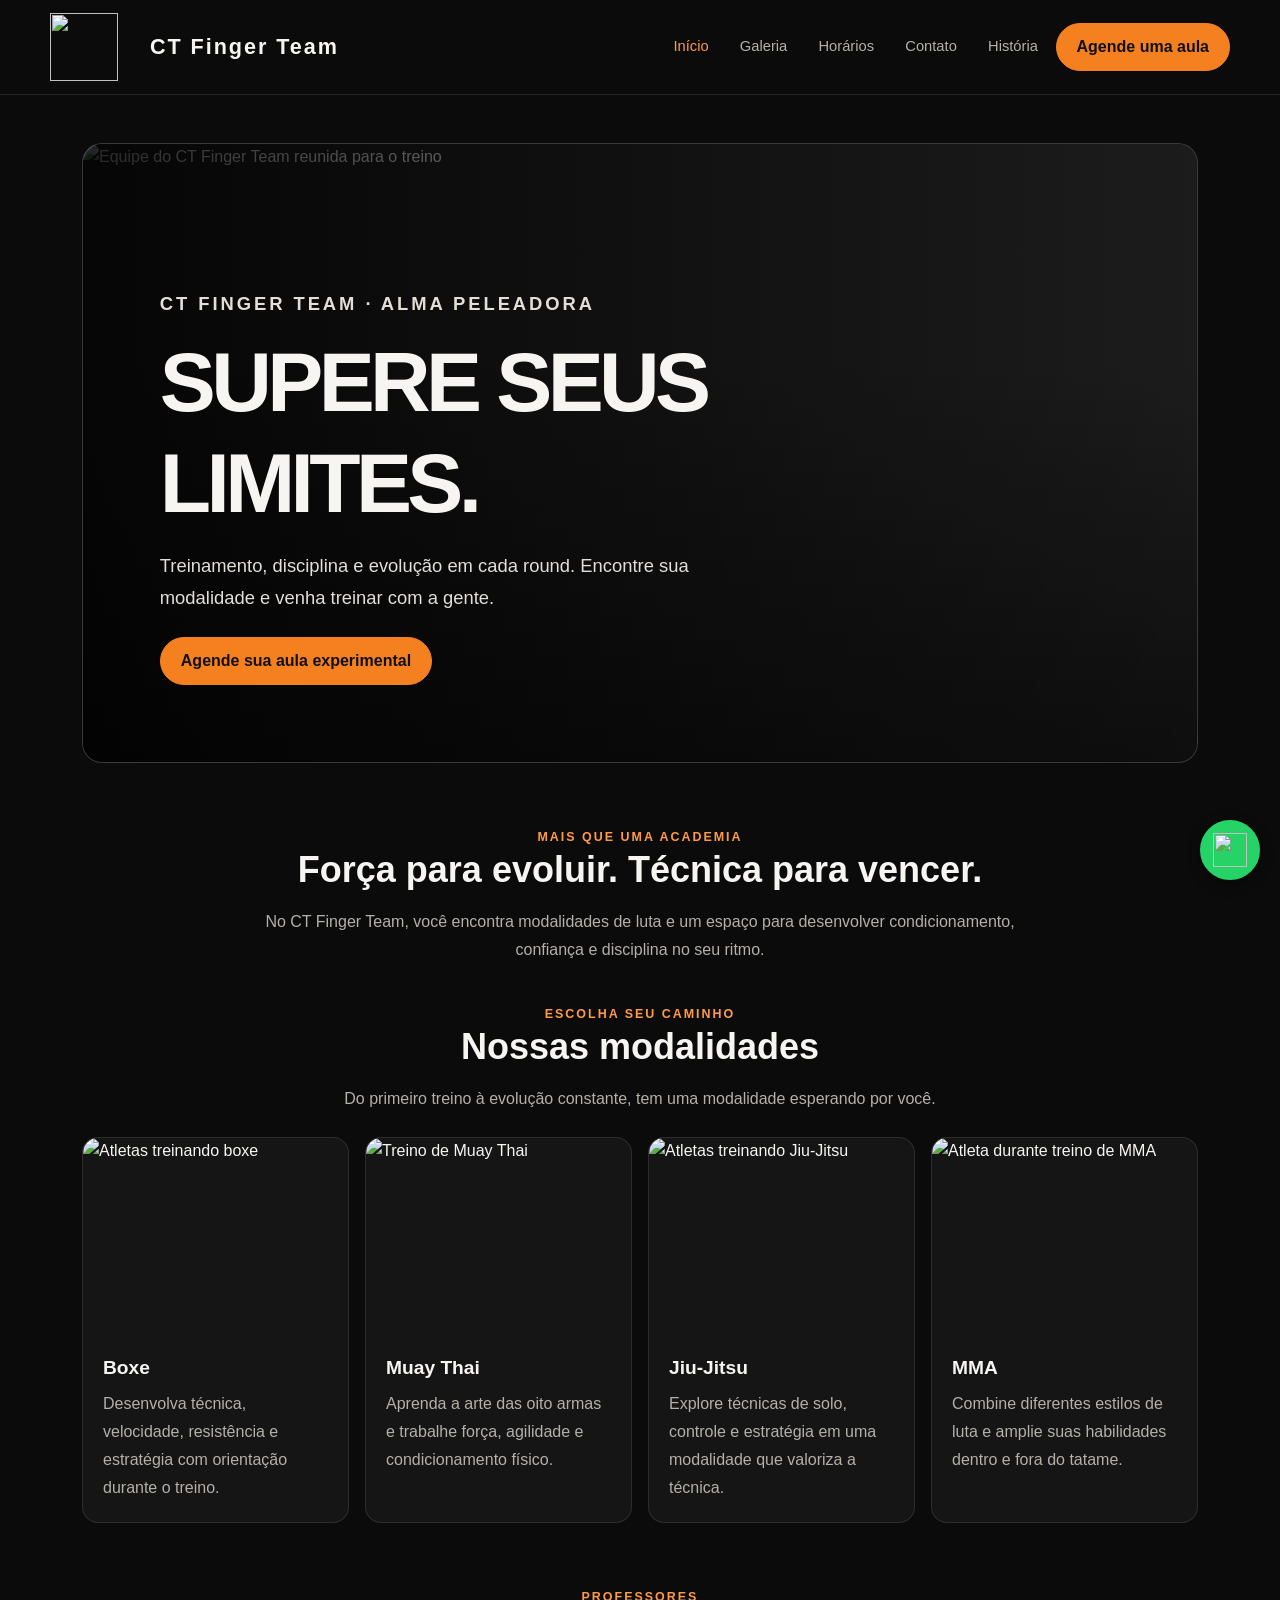
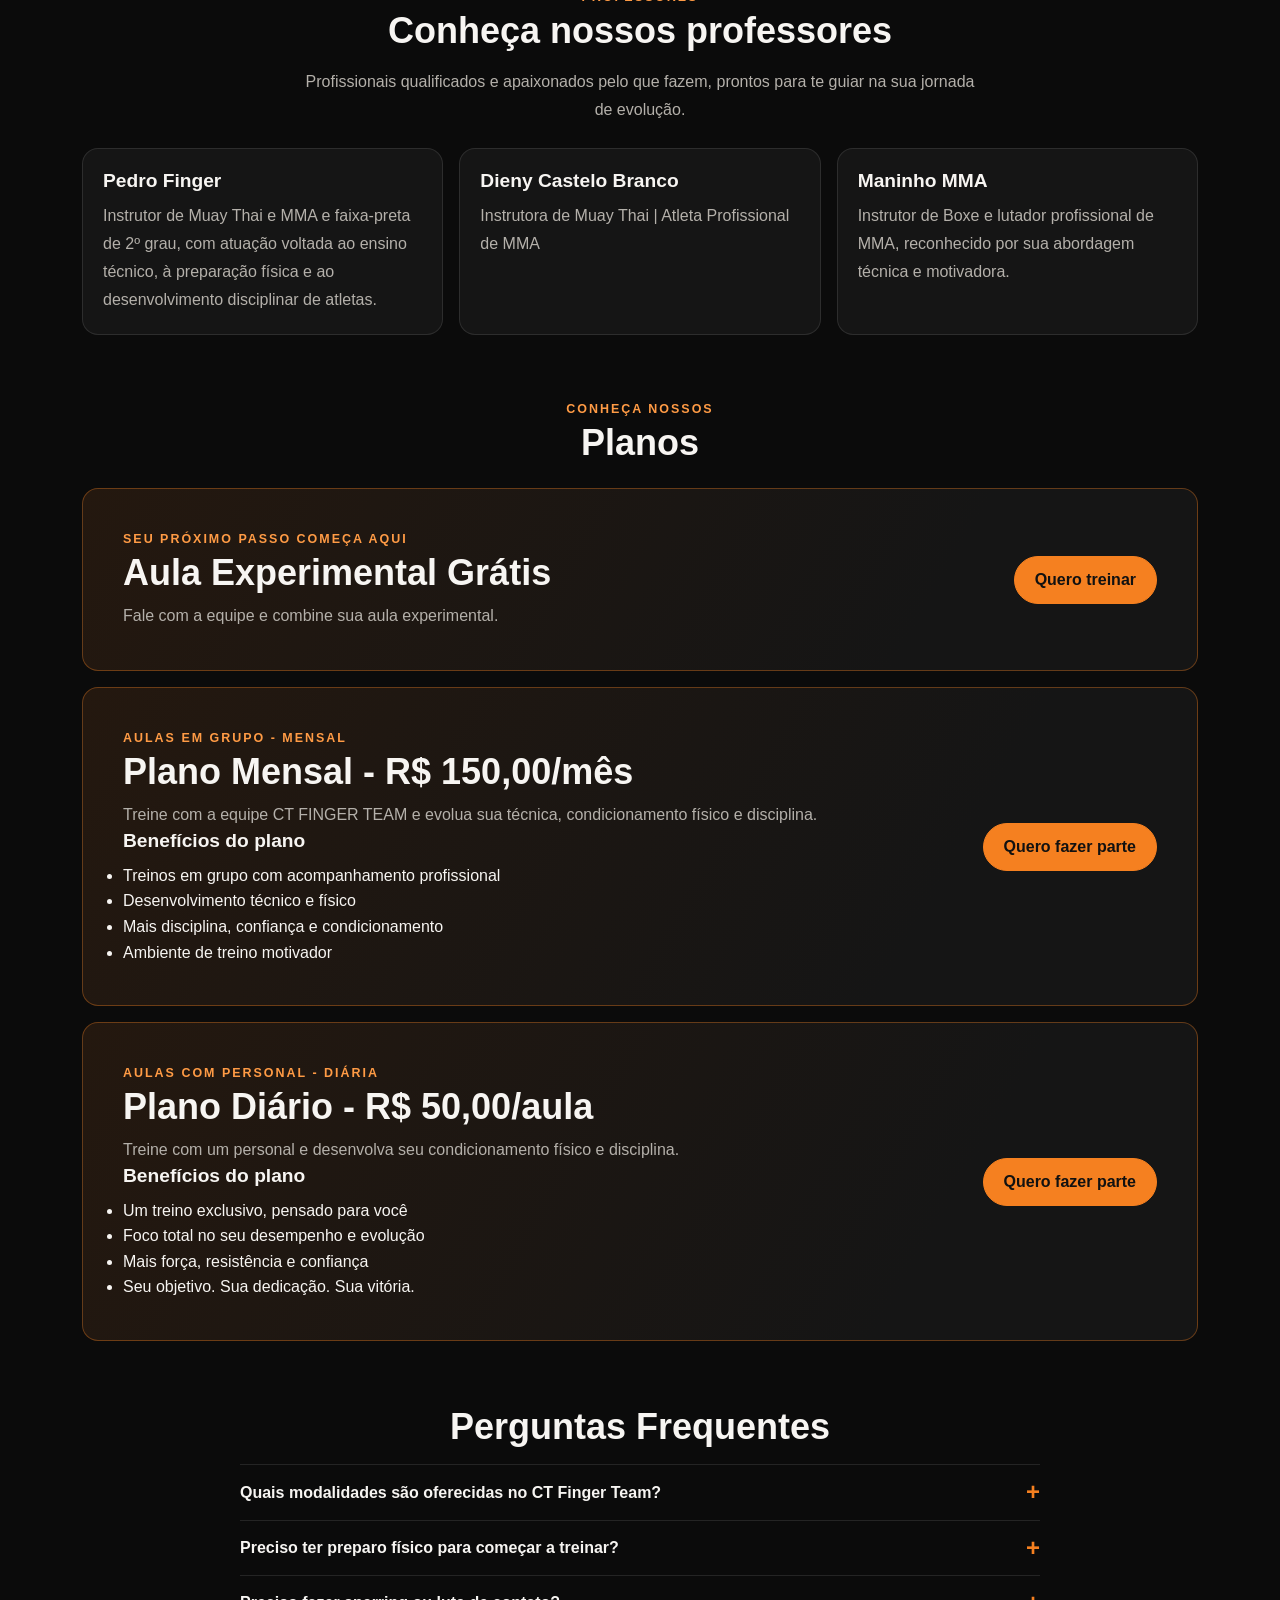
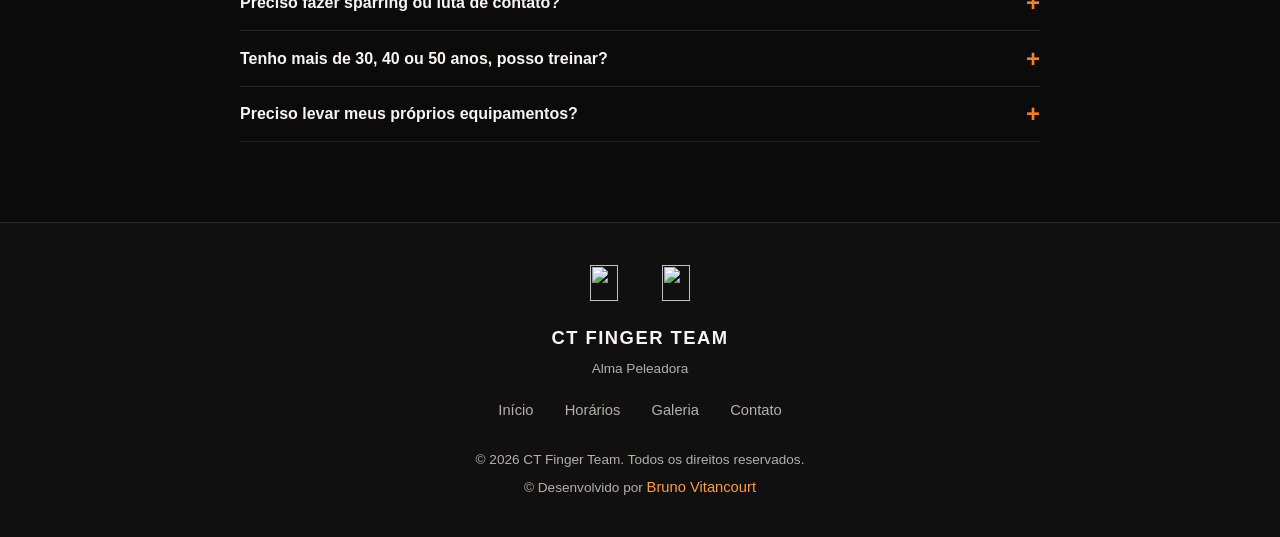
==== index.html @ 6da44959 "Add files via upload" ====
<!DOCTYPE html>
<html lang="pt-BR">
<head>
    <meta charset="UTF-8">
    <meta name="viewport" content="width=device-width, initial-scale=1.0">
    <meta name="description" content="Treine no CT Finger Team. Conheça nossas modalidades, horários e agende sua aula experimental.">
    <title>CT Finger Team | Alma Peleadora</title>
    <link rel="stylesheet" href="style.css">
    <link rel="icon" href="images/brasão_ct_finger-removebg-preview.png" type="image/png">
    <script src="script.js" defer></script>
</head>
<body>
    <header>
        <a class="header-logo" href="index.html" aria-label="CT Finger Team - Início">
            <img src="images/brasão_ct_finger-removebg-preview.png" alt="">
        </a>
        <h1>CT Finger Team</h1>
        <button class="menu-toggle" type="button" aria-expanded="false" aria-controls="menu-principal">
            <span></span>
            <span></span>
            <span></span>
            <span class="sr-only">Abrir menu</span>
        </button>
        <nav id="menu-principal" aria-label="Navegação principal">
            <ul>
                <li><a href="index.html" aria-current="page">Início</a></li>
                <li><a href="galeria.html">Galeria</a></li>
                <li><a href="horários.html">Horários</a></li>
                <li><a href="contatos.html">Contato</a></li>
                <li><a href="historia.html">História</a></li>
                <li><a class="button button--primary" href="horários.html#agendamento-experimental">Agende uma aula</a></li>
            </ul>
        </nav>
    </header>

    <main>
        <section class="hero" id="inicio" aria-labelledby="hero-title">
            <img src="images/fundo ct 2.jpg" alt="Equipe do CT Finger Team reunida para o treino">
            <div class="hero__content">
                <p class="eyebrow">CT Finger Team · Alma Peleadora</p>
                <h2 id="hero-title">Supere seus limites.</h2>
                <p>Treinamento, disciplina e evolução em cada round. Encontre sua modalidade e venha treinar com a gente.</p>
                <a class="button button--primary" href="horários.html#agendamento-experimental">Agende sua aula experimental</a>
            </div>
        </section>

        <section class="intro">
            <p class="eyebrow">Mais que uma academia</p>
            <h2>Força para evoluir. Técnica para vencer.</h2>
            <p>No CT Finger Team, você encontra modalidades de luta e um espaço para desenvolver condicionamento, confiança e disciplina no seu ritmo.</p>
        </section>

        <section aria-labelledby="modalidades-title">
            <div class="section-heading">
                <p class="eyebrow">Escolha seu caminho</p>
                <h2 id="modalidades-title">Nossas modalidades</h2>
                <p>Do primeiro treino à evolução constante, tem uma modalidade esperando por você.</p>
            </div>
            <div class="cards">
                <article class="card" id="boxe">
                    <img src="images/baixados (54).jpg" alt="Atletas treinando boxe">
                    <div class="card__content">
                        <h3>Boxe</h3>
                        <p>Desenvolva técnica, velocidade, resistência e estratégia com orientação durante o treino.</p>
                    </div>
                </article>
                <article class="card" id="muay-thai">
                    <img src="images/mtwai.jpg" alt="Treino de Muay Thai">
                    <div class="card__content">
                        <h3>Muay Thai</h3>
                        <p>Aprenda a arte das oito armas e trabalhe força, agilidade e condicionamento físico.</p>
                    </div>
                </article>
                <article class="card" id="jiu-jitsu">
                    <img src="images/jiujitsu.jpg" alt="Atletas treinando Jiu-Jitsu">
                    <div class="card__content">
                        <h3>Jiu-Jitsu</h3>
                        <p>Explore técnicas de solo, controle e estratégia em uma modalidade que valoriza a técnica.</p>
                    </div>
                </article>
                <article class="card" id="mma">
                    <img src="images/mma.jpg" alt="Atleta durante treino de MMA">
                    <div class="card__content">
                        <h3>MMA</h3>
                        <p>Combine diferentes estilos de luta e amplie suas habilidades dentro e fora do tatame.</p>
                    </div>
                </article>
            </div>
        </section>

           <section class="teachers-section" aria-labelledby="professores-title">
            <div class="section-heading">
                <p class="eyebrow">Professores</p>
                <h2 id="professores-title">Conheça nossos professores</h2>
                <p>Profissionais qualificados e apaixonados pelo que fazem, prontos para te guiar na sua jornada de evolução.</p>
            </div>
            <div class="cards">
                <article class="card" id="professor1">
                    <div class="card__content">
                        <h3>Pedro Finger</h3>
                        <p>Instrutor de Muay Thai e MMA e faixa-preta de 2º grau, com atuação voltada ao ensino técnico, à preparação física e ao desenvolvimento disciplinar de atletas.</p>
                    </div>
                </article>
                
                <article class="card" id="professor2">
                    <div class="card__content">
                        <h3>Dieny Castelo Branco</h3>
                        <p>Instrutora de Muay Thai | Atleta Profissional de MMA</p>
                    </div>
                </article>
                <article class="card" id="professor3">
                    <div class="card__content">
                        <h3>Maninho MMA</h3>
                        <p>Instrutor de Boxe e lutador profissional de MMA, reconhecido por sua abordagem técnica e motivadora.</p>
                    </div>
                </article>
            </div>
        </section>

 <section aria-labelledby="planos-title">
            <div class="section-heading">
                <p class="eyebrow">Conheça nossos</p>
                <h2 id="planos-title">Planos</h2>
            </div>
        <div class="plans-grid">
            <article class="cta-panel">
                <div>
                    <p class="eyebrow">Seu próximo passo começa aqui</p>
                    <h2>Aula Experimental Grátis</h2>
                    <p>Fale com a equipe e combine sua aula experimental.</p>
                </div>
                <a class="button button--primary" href="horários.html#agendamento-experimental">Quero treinar</a>
            </article>

            <article class="cta-panel">
                <div>
                    <p class="eyebrow">AULAS EM GRUPO - MENSAL</p>
                    <h2>Plano Mensal - R$ 150,00/mês</h2>
                    <p>
                        Treine com a equipe CT FINGER TEAM e evolua sua técnica,
                        condicionamento físico e disciplina.
                    </p>
                    <h3>Benefícios do plano</h3>
                    <ul>
                        <li>Treinos em grupo com acompanhamento profissional</li>
                        <li>Desenvolvimento técnico e físico</li>
                        <li>Mais disciplina, confiança e condicionamento</li>
                        <li>Ambiente de treino motivador</li>
                    </ul>
                </div>
                <a class="button button--primary" href="horários.html">Quero fazer parte</a>
            </article>

            <article class="cta-panel">
                <div>
                    <p class="eyebrow">AULAS COM PERSONAL - DIÁRIA</p>
                    <h2>Plano Diário - R$ 50,00/aula</h2>
                    <p>
                        Treine com um personal e desenvolva seu condicionamento físico e disciplina.
                    </p>
                    <h3>Benefícios do plano</h3>
                    <ul>
                        <li>Um treino exclusivo, pensado para você</li>
                        <li>Foco total no seu desempenho e evolução</li>
                        <li>Mais força, resistência e confiança</li>
                        <li>Seu objetivo. Sua dedicação. Sua vitória.</li>
                    </ul>
                </div>
                <a class="button button--primary" href="horários.html">Quero fazer parte</a>
            </article>
        </div>
</section>

<section class="faqs-section" aria-labelledby="faqs-title">
    <h2 id="faqs-title">Perguntas Frequentes</h2>
    <div class="faqs-list">
        <details>
            <summary>Quais modalidades são oferecidas no CT Finger Team?</summary>
            <p>Oferecemos Boxe, Muay Thai, Jiu-Jitsu e MMA, com treinos adaptados para todos os níveis de experiência.</p>
        </details>

        <details>
            <summary>Preciso ter preparo físico para começar a treinar?</summary>
            <p>Não é necessário ter preparo físico prévio. Nossos treinos são adaptados para todos os níveis de experiência, e nossos profissionais irão orientar você desde o início.</p>
        </details>

        <details>
            <summary>Preciso fazer sparring ou luta de contato?</summary>
            <p>Não, sparring é apenas uma parte do treino, e na maioria das instituições ele é totalmente opcional para iniciantes.</p>
        </details>

        <details>
            <summary>Tenho mais de 30, 40 ou 50 anos, posso treinar?</summary>
            <p>A idade não é barreira para começar a treinar lutas. O ritmo, a intensidade e os objetivos são adaptados conforme a fase da vida e o condicionamento de cada pessoa.</p>
        </details>

        <details>
            <summary>Preciso levar meus próprios equipamentos?</summary>
            <p>Não é necessário levar equipamentos, a academia fornece os equipamentos nas aulas iniciais.</p>
        </details>
    </div>
</section>

    </main>

    <footer>
        <div class="redes-sociais">
            <a href="https://wa.me/5554993515225" target="_blank" rel="noopener noreferrer" aria-label="Fale com o CT Finger Team pelo WhatsApp">
                <img src="images/whatsapp.png" alt="" class="icone-social">
            </a>
            <a href="https://www.instagram.com/ct_finger?utm_source=ig_web_button_share_sheet&vrfl=ZDNlZDc0MzIxNw==" target="_blank" rel="noopener noreferrer" aria-label="Acesse o Instagram do CT Finger Team">
                <img src="images/instagram.png" alt="" class="icone-social">
            </a>
        </div>
        <h2>CT FINGER TEAM</h2>
        <p>Alma Peleadora</p>
        <nav aria-label="Navegação do rodapé">
            <a href="index.html">Início</a>
            <a href="horários.html">Horários</a>
            <a href="galeria.html">Galeria</a>
            <a href="contatos.html">Contato</a>
        </nav>
        <p>&copy; 2026 CT Finger Team. Todos os direitos reservados.</p>
        <p>&copy; Desenvolvido por <a href="https://www.linkedin.com/in/bruno-vitancourt-160b5932a/" target="_blank" rel="noopener noreferrer">Bruno Vitancourt</a></p>
    </footer>
    <a class="whatsapp-float" href="https://wa.me/5554993515225" target="_blank" rel="noopener noreferrer" aria-label="Fale com o CT Finger Team pelo WhatsApp">
        <img src="images/whatsapp.png" alt="">
    </a>
</body>
</html>
---- style.css ----
* {
    box-sizing: border-box;
    margin: 0;
    padding: 0;
}

:root {
    color-scheme: dark;
    --orange: #f58020;
    --orange-light: #ff9b45;
    --white: #f7f5f2;
    --muted: #b4b0aa;
    --page-bg: #0b0b0b;
    --surface: #151515;
    --surface-light: #1d1d1d;
    --border: rgb(255 255 255 / 10%);
    --content-width: 1180px;
}

html {
    scroll-behavior: smooth;
    scroll-padding-top: 2rem;
}

body {
    min-width: 320px;
    min-height: 100vh;
    background: var(--page-bg);
    color: var(--white);
    font-family: Inter, "Segoe UI", Arial, sans-serif;
    line-height: 1.6;
}

a {
    color: inherit;
}

header {
    display: flex;
    flex-wrap: wrap;
    align-items: center;
    justify-content: space-between;
    gap: 1rem 2rem;
    padding: 0.8rem max(1.25rem, calc((100vw - var(--content-width)) / 2));
    border-bottom: 1px solid var(--border);
    background: rgb(11 11 11 / 94%);
}

header > .header-logo {
    display: flex;
    flex: 0 0 68px;
}

header > .header-logo img {
    width: 68px;
    height: 68px;
    object-fit: contain;
}

header > img[alt="fundo"],
header > img[alt="Imagem de fundo"] {
    display: none;
}

header h1 {
    flex: 1;
    color: var(--white);
    font-size: clamp(1rem, 2vw, 1.35rem);
    letter-spacing: 0.09em;
    text-align: left;
}

.menu-toggle,
.sr-only {
    position: absolute;
}

.menu-toggle {
    display: none;
}

.sr-only {
    width: 1px;
    height: 1px;
    overflow: hidden;
    clip: rect(0, 0, 0, 0);
    white-space: nowrap;
}

nav {
    display: flex;
    align-items: center;
    justify-content: flex-end;
    gap: 0.25rem;
}

nav ul {
    display: flex;
    flex-wrap: wrap;
    align-items: center;
    justify-content: center;
    gap: 0.25rem;
    list-style: none;
}

nav a,
footer a {
    display: inline-flex;
    align-items: center;
    justify-content: center;
    padding: 0.6rem 0.85rem;
    border-radius: 999px;
    color: var(--muted);
    font-size: 0.92rem;
    text-decoration: none;
    transition: color 0.2s ease, background-color 0.2s ease;
}

nav a:hover,
nav a:focus-visible,
footer a:hover,
footer a:focus-visible {
    background: var(--surface-light);
    color: var(--white);
}

nav a[aria-current="page"] {
    color: var(--orange-light);
}

main {
    width: min(100%, var(--content-width));
    margin: 0 auto;
    padding: clamp(1.25rem, 4vw, 3rem) clamp(1rem, 3vw, 2rem);
}

section {
    margin: 0 auto clamp(2rem, 5vw, 4rem);
}

.scroll-reveal {
    opacity: 0;
    transform: translateY(24px);
    transition: opacity 0.6s ease, transform 0.6s ease;
}

.scroll-reveal.is-visible {
    opacity: 1;
    transform: translateY(0);
}

h1,
h2,
h3,
h4 {
    line-height: 1.2;
}

h2 {
    margin-bottom: 1rem;
    color: var(--white);
    font-size: clamp(1.5rem, 3vw, 2.25rem);
}

h3 {
    margin-bottom: 0.65rem;
    color: var(--white);
    font-size: 1.2rem;
}

p {
    margin-bottom: 0.8rem;
    color: var(--muted);
    font-size: 1rem;
    line-height: 1.75;
}

.eyebrow {
    margin-bottom: 0.75rem;
    color: var(--orange-light);
    font-size: 0.78rem;
    font-weight: 800;
    letter-spacing: 0.16em;
    text-transform: uppercase;
}

.button,
button {
    display: inline-flex;
    min-height: 48px;
    align-items: center;
    justify-content: center;
    gap: 0.5rem;
    padding: 0.75rem 1.25rem;
    border: 1px solid var(--orange);
    border-radius: 999px;
    background: transparent;
    color: var(--white);
    font: inherit;
    font-weight: 700;
    line-height: 1.2;
    text-align: center;
    text-decoration: none;
    cursor: pointer;
    transition: transform 0.2s ease, background-color 0.2s ease, color 0.2s ease;
}

.button:hover,
button:hover {
    transform: translateY(-2px);
    background: var(--orange);
    color: #111;
}

.button:active,
button:active {
    transform: translateY(0);
}

.button:focus-visible,
button:focus-visible {
    outline: 3px solid var(--white);
    outline-offset: 3px;
}

.button--primary {
    border-color: var(--orange);
    background: var(--orange);
    color: #111;
}

.button--primary:hover {
    border-color: var(--orange-light);
    background: var(--orange-light);
}

.hero {
    position: relative;
    display: flex;
    min-height: clamp(420px, 55vw, 620px);
    align-items: flex-end;
    overflow: hidden;
    padding: clamp(1.5rem, 6vw, 5rem);
    border: 1px solid var(--border);
    border-radius: 1.25rem;
    background: #222;
}

.hero::before {
    position: absolute;
    inset: 0;
    z-index: 1;
    background: linear-gradient(90deg, rgb(0 0 0 / 84%), rgb(0 0 0 / 18%)),
        linear-gradient(0deg, rgb(0 0 0 / 50%), transparent 65%);
    content: "";
}

.hero > img {
    position: absolute;
    inset: 0;
    z-index: 0;
    width: 100%;
    height: 100%;
    object-fit: cover;
    object-position: center 10%;
}

.hero__content {
    position: relative;
    z-index: 2;
    width: min(100%, 650px);
}

.hero h2 {
    margin-bottom: 1rem;
    font-size: clamp(2.5rem, 7vw, 5.25rem);
    font-weight: 900;
    letter-spacing: -0.055em;
    text-align: left;
    text-transform: uppercase;
}

.hero p {
    max-width: 580px;
    color: #e2ded9;
    font-size: clamp(1rem, 2vw, 1.15rem);
}

.hero .button {
    margin-top: 0.6rem;
}

.intro {
    max-width: 780px;
    margin: 0 auto 2.5rem;
    text-align: center;
}

.intro p {
    margin: 0 auto;
}

.history-hero {
    position: relative;
    display: flex;
    min-height: clamp(360px, 42vw, 500px);
    align-items: flex-end;
    overflow: hidden;
    padding: clamp(1.5rem, 6vw, 4.5rem);
    border: 1px solid var(--border);
    border-radius: 1.25rem;
    background: var(--surface);
}

.history-hero::before {
    position: absolute;
    inset: 0;
    z-index: 1;
    background: linear-gradient(90deg, rgb(0 0 0 / 86%), rgb(0 0 0 / 22%)),
        linear-gradient(0deg, rgb(0 0 0 / 58%), transparent 70%);
    content: "";
}

.history-hero > img {
    position: absolute;
    inset: 0;
    z-index: 0;
    width: 100%;
    height: 100%;
    object-fit: cover;
    object-position: center;
}

.history-hero__content {
    position: relative;
    z-index: 2;
    max-width: 650px;
}

.history-hero h2 {
    margin-bottom: 1rem;
    font-size: clamp(2.2rem, 6vw, 4.8rem);
    letter-spacing: -0.05em;
    text-transform: uppercase;
}

.history-hero p:last-child {
    max-width: 560px;
    color: #e2ded9;
    font-size: 1.1rem;
}

.history-intro {
    margin-bottom: 2rem;
}

.history-grid {
    display: grid;
    grid-template-columns: 1fr;
    gap: 1rem;
}

.history-card {
    overflow: hidden;
    border: 1px solid var(--border);
    border-radius: 1rem;
    background: var(--surface);
}

.history-card--featured {
    display: grid;
    grid-template-columns: 0.9fr 1.1fr;
}

.history-card > img {
    width: 100%;
    height: 100%;
    min-height: 270px;
    object-fit: cover;
}

.history-card__content {
    padding: clamp(1.25rem, 3vw, 2rem);
}

.history-card h2 {
    font-size: clamp(1.35rem, 3vw, 2rem);
}

.history-card p:last-child {
    margin-bottom: 0;
}

.history-values {
    margin-top: 1rem;
}

.history-values__grid {
    display: grid;
    grid-template-columns: 1fr;
    gap: 1rem;
}

.history-value {
    padding: clamp(1.25rem, 3vw, 2rem);
    border: 1px solid var(--border);
    border-radius: 1rem;
    background: linear-gradient(145deg, var(--surface-light), var(--surface));
}

.history-value__number {
    display: block;
    margin-bottom: 1.25rem;
    color: var(--orange);
    font-size: 0.85rem;
    font-weight: 800;
    letter-spacing: 0.16em;
}

.history-value p {
    margin-bottom: 1rem;
}

.history-value ul {
    display: grid;
    gap: 0.45rem;
    padding-left: 1.15rem;
    color: var(--muted);
}

.history-value li::marker {
    color: var(--orange);
}

.history-value .button {
    margin-top: 0.5rem;
}

.section-heading {
    margin-bottom: 1.5rem;
    text-align: center;
}

.section-heading p {
    max-width: 680px;
    margin: 0 auto;
}

.cards {
    display: grid;
    grid-template-columns: repeat(4, minmax(0, 1fr));
    gap: 1rem;
}

.teachers-section .cards {
    grid-template-columns: repeat(auto-fit, minmax(min(100%, 240px), 1fr));
}

.card {
    overflow: hidden;
    border: 1px solid var(--border);
    border-radius: 1rem;
    background: var(--surface);
}

.card > img {
    display: block;
    width: 100%;
    aspect-ratio: 4 / 3;
    object-fit: cover;
}

.teachers-section .card > img {
    width: 100%;
    aspect-ratio: 3 / 4;
    object-fit: contain;
    object-position: center top;
}

.card__content {
    padding: 1.25rem;
}

.card p:last-child {
    margin-bottom: 0;
}

.benefits {
    display: grid;
    grid-template-columns: repeat(3, minmax(0, 1fr));
    gap: 1rem;
    margin-top: 1.25rem;
}

.benefit {
    padding: 1.25rem;
    border: 1px solid var(--border);
    border-radius: 0.85rem;
    background: #111;
}

.benefit__icon {
    display: block;
    margin-bottom: 0.5rem;
    font-size: 1.7rem;
}

.cta-panel {
    display: flex;
    align-items: center;
    justify-content: space-between;
    gap: 1.5rem;
    padding: clamp(1.5rem, 4vw, 2.5rem);
    border: 1px solid rgb(245 128 32 / 35%);
    border-radius: 1rem;
    background: linear-gradient(120deg, #24180f, #151515 75%);
}

.cta-panel h2 {
    margin-bottom: 0.5rem;
    text-align: left;
}

.cta-panel p {
    margin-bottom: 0;
}

.plans-grid {
    display: grid;
    gap: 1rem;
}

.schedule-grid,
.contact-grid {
    display: grid;
    grid-template-columns: repeat(2, minmax(0, 1fr));
    gap: 1rem;
}

.schedule-card,
.contact-card {
    padding: clamp(1.25rem, 3vw, 2rem);
    border: 1px solid var(--border);
    border-radius: 1rem;
    background: var(--surface);
}

.schedule-card h3 {
    color: var(--orange-light);
}

.schedule-card p {
    display: flex;
    justify-content: space-between;
    gap: 1rem;
    margin: 0;
    padding: 0.55rem 0;
    border-bottom: 1px solid var(--border);
}

.schedule-card p:last-of-type {
    border-bottom: 0;
}

.schedule-card strong {
    color: var(--white);
    font-weight: 600;
}

.gallery-grid {
    display: grid;
    grid-template-columns: repeat(6, minmax(0, 1fr));
    grid-auto-rows: clamp(4.5rem, 7vw, 7.5rem);
    gap: clamp(0.7rem, 1.4vw, 1.1rem);
}

.gallery-item {
    position: relative;
    display: block;
    min-width: 0;
    overflow: hidden;
    border: 1px solid var(--border);
    border-radius: 0.75rem;
    background: var(--surface);
    transition: transform 0.3s ease, box-shadow 0.3s ease;
}

.gallery-item:nth-child(1) {
    grid-column: 1 / span 3;
    grid-row: 1 / span 3;
}

.gallery-item:nth-child(2) {
    grid-column: 4 / span 2;
    grid-row: 1 / span 2;
}

.gallery-item:nth-child(3) {
    grid-column: 6;
    grid-row: 1 / span 2;
}

.gallery-item:nth-child(4) {
    grid-column: 4 / span 3;
    grid-row: 3 / span 2;
}

.gallery-item:nth-child(5) {
    grid-column: 1 / span 2;
    grid-row: 4 / span 3;
}

.gallery-item:nth-child(6) {
    grid-column: 3;
    grid-row: 4 / span 3;
}

.gallery-item:nth-child(7) {
    grid-column: 4 / span 2;
    grid-row: 5 / span 2;
}

.gallery-item:nth-child(8) {
    grid-column: 6;
    grid-row: 5 / span 2;
}

.gallery-item img {
    display: block;
    width: 100%;
    height: 100%;
    object-fit: cover;
    transition: transform 0.5s ease;
}

.gallery-item:focus-visible {
    z-index: 1;
    outline: 3px solid var(--orange-light);
    outline-offset: 3px;
}

@media (hover: hover) {
    .gallery-item:hover,
    .gallery-item:focus-visible {
        z-index: 1;
        transform: scale(1.035);
        box-shadow: 0 1rem 2.5rem rgb(0 0 0 / 45%);
    }

    .gallery-item:hover img,
    .gallery-item:focus-visible img {
        transform: scale(1.08);
    }
}

.gallery-lightbox {
    position: fixed;
    width: min(94vw, 1100px);
    max-width: none;
    max-height: 92vh;
    margin: auto;
    padding: 3.5rem 1rem 1rem;
    overflow: visible;
    border: 1px solid var(--border);
    border-radius: 1rem;
    background: #111;
    color: var(--white);
}

.gallery-lightbox::backdrop {
    background: rgb(0 0 0 / 88%);
    backdrop-filter: blur(6px);
}

.gallery-lightbox > img {
    display: block;
    width: 100%;
    max-height: calc(92vh - 5rem);
    border-radius: 0.5rem;
    object-fit: contain;
}

.gallery-lightbox__close {
    position: absolute;
    top: 0.65rem;
    right: 0.75rem;
    display: grid;
    width: 2.5rem;
    height: 2.5rem;
    place-items: center;
    border: 1px solid var(--border);
    border-radius: 50%;
    background: var(--surface-light);
    color: var(--white);
    cursor: pointer;
    font: inherit;
    font-size: 1.5rem;
    line-height: 1;
}

.gallery-lightbox__close:hover,
.gallery-lightbox__close:focus-visible {
    border-color: var(--orange);
    background: var(--orange);
    color: #111;
}

.gallery-lightbox__close:focus-visible {
    outline: 3px solid var(--white);
    outline-offset: 3px;
}

.contact-card address {
    color: var(--muted);
    font-style: normal;
    line-height: 1.8;
}

.contact-card .button {
    margin: 0.4rem 0.4rem 0 0;
}

.botao-whatsapp {
    border-color: #25d366;
    background: #25d366;
    color: #07150c;
}

.botao-whatsapp:hover,
.botao-whatsapp:focus-visible {
    border-color: #52e889;
    background: #52e889;
    color: #07150c;
}

.whatsapp-icon-link {
    width: 48px;
    height: 48px;
    padding: 0.7rem;
    border-radius: 50%;
}

.social-action-icon {
    display: block;
    width: 24px;
    height: 24px;
    object-fit: contain;
}

.whatsapp-float {
    position: fixed;
    right: max(1.25rem, env(safe-area-inset-right));
    bottom: max(1.25rem, env(safe-area-inset-bottom));
    z-index: 10;
    display: flex;
    width: 60px;
    height: 60px;
    align-items: center;
    justify-content: center;
    border: 2px solid #25d366;
    border-radius: 50%;
    background: #25d366;
    box-shadow: 0 4px 14px rgb(0 0 0 / 35%);
    transition: transform 0.2s ease, background-color 0.2s ease;
}

.whatsapp-float img {
    display: block;
    width: 34px;
    height: 34px;
    object-fit: contain;
}

.whatsapp-float:hover {
    transform: translateY(-3px);
    background: #52e889;
}

.whatsapp-float:focus-visible {
    outline: 3px solid var(--white);
    outline-offset: 3px;
}

.botao-instagram {
    border-color: #dd552e;
    background: #dd552e;
    color: var(--white);
}

.botao-instagram:hover,
.botao-instagram:focus-visible {
    border-color: #f2764e;
    background: #f2764e;
    color: #111;
}

footer {
    padding: 2rem max(1rem, calc((100vw - var(--content-width)) / 2));
    border-top: 1px solid var(--border);
    background: #101010;
    text-align: center;
}

.faqs-section {
    max-width: 800px;
    margin: 0 auto 2rem;
    text-align: left;
}

.faqs-section h2 {
    text-align: center;
}

.faqs-list details {
    padding: 0.9rem 0;
    border-bottom: 1px solid var(--border);
}

.faqs-list details:first-child {
    border-top: 1px solid var(--border);
}

.faqs-list summary {
    display: flex;
    align-items: center;
    justify-content: space-between;
    gap: 1rem;
    list-style: none;
    color: var(--white);
    font-weight: 700;
    cursor: pointer;
}

.faqs-list summary::-webkit-details-marker {
    display: none;
}

.faqs-list summary::after {
    flex: 0 0 auto;
    color: var(--orange);
    content: "+";
    font-size: 1.5rem;
    line-height: 1;
    transition: transform 0.25s ease;
}

.faqs-list details[open] summary::after {
    transform: rotate(45deg);
}

.faqs-list details p {
    margin: 0.75rem 0 0;
    text-align: left;
}

@keyframes faq-answer-in {
    from {
        opacity: 0;
        transform: translateY(-0.4rem);
    }

    to {
        opacity: 1;
        transform: translateY(0);
    }
}

.faqs-list details[open] p {
    animation: faq-answer-in 0.3s ease both;
}

.redes-sociais {
    display: flex;
    justify-content: center;
    gap: 1rem;
    margin-bottom: 1rem;
}

.redes-sociais a {
    display: inline-flex;
    width: 56px;
    height: 56px;
    align-items: center;
    justify-content: center;
    border-radius: 50%;
    transition: transform 0.2s ease;
}

.redes-sociais a:hover,
.redes-sociais a:focus-visible {
    transform: translateY(-3px);
}

.redes-sociais a:focus-visible {
    outline: 3px solid var(--orange-light);
    outline-offset: 3px;
}

.icone-social {
    display: block;
    width: 100%;
    height: 100%;
    object-fit: contain;
}

footer h2 {
    margin-bottom: 0.5rem;
    font-size: 1.15rem;
    letter-spacing: 0.08em;
}

footer nav {
    justify-content: center;
    margin: 0.5rem 0 1rem;
}

footer p {
    margin: 0.25rem 0;
    font-size: 0.85rem;
    text-align: center;
}

footer p a {
    display: inline;
    padding: 0;
    color: var(--orange-light);
}

@media (max-width: 800px) {
    header {
        justify-content: space-between;
    }

    header h1 {
        flex: 1;
        text-align: left;
    }

    header nav {
        flex-basis: 100%;
        justify-content: center;
    }

    .cards {
        grid-template-columns: repeat(2, minmax(0, 1fr));
    }

    main img {
        max-width: 100%;
    }

    .hero {
        display: block;
        min-height: 0;
        padding: 0 0 1.5rem;
    }

    .hero::before {
        display: none;
    }

    .hero > img {
        position: static;
        height: auto;
        object-fit: contain;
    }

    .hero__content {
        padding: 1.5rem;
    }

    .history-hero {
        min-height: 0;
        padding: 0;
    }

    .history-hero::before {
        display: none;
    }

    .history-hero > img {
        position: static;
        height: auto;
        max-height: 360px;
        object-fit: cover;
    }

    .history-hero__content {
        order: 2;
        padding: 1.5rem;
    }

    .history-grid,
    .history-card--featured {
        grid-template-columns: 1fr;
    }

    .gallery-grid {
        grid-template-columns: repeat(4, minmax(0, 1fr));
        grid-auto-rows: clamp(5rem, 14vw, 8rem);
    }

    .gallery-item:nth-child(1) {
        grid-column: 1 / span 3;
        grid-row: 1 / span 3;
    }

    .gallery-item:nth-child(2) {
        grid-column: 4;
        grid-row: 1 / span 2;
    }

    .gallery-item:nth-child(3) {
        grid-column: 4;
        grid-row: 3 / span 2;
    }

    .gallery-item:nth-child(4) {
        grid-column: 1 / span 2;
        grid-row: 4 / span 2;
    }

    .gallery-item:nth-child(5) {
        grid-column: 3 / span 2;
        grid-row: 5 / span 2;
    }

    .gallery-item:nth-child(6) {
        grid-column: 1;
        grid-row: 6 / span 2;
    }

    .gallery-item:nth-child(7) {
        grid-column: 2;
        grid-row: 6 / span 2;
    }

    .gallery-item:nth-child(8) {
        grid-column: 3 / span 2;
        grid-row: 7 / span 2;
    }

    .gallery-item img {
        object-fit: cover;
    }
}

@media (max-width: 560px) {
    header {
        position: relative;
        gap: 0.5rem;
        padding: 0.75rem 1rem;
    }

    .menu-toggle {
        position: relative;
        z-index: 3;
        display: inline-flex;
        width: 48px;
        height: 48px;
        flex: 0 0 48px;
        flex-direction: column;
        align-items: center;
        justify-content: center;
        gap: 5px;
        padding: 0;
        border: 1px solid var(--border);
        border-radius: 0.65rem;
        background: var(--surface);
    }

    .menu-toggle span:not(.sr-only) {
        display: block;
        width: 22px;
        height: 2px;
        border-radius: 2px;
        background: var(--white);
        transition: transform 0.2s ease, opacity 0.2s ease;
    }

    .menu-toggle[aria-expanded="true"] span:nth-child(1) {
        transform: translateY(7px) rotate(45deg);
    }

    .menu-toggle[aria-expanded="true"] span:nth-child(2) {
        opacity: 0;
    }

    .menu-toggle[aria-expanded="true"] span:nth-child(3) {
        transform: translateY(-7px) rotate(-45deg);
    }

    header nav {
        display: none;
        position: absolute;
        top: 100%;
        right: 1rem;
        left: 1rem;
        z-index: 5;
        width: auto;
        padding: 0.5rem;
        border: 1px solid var(--border);
        border-radius: 0.85rem;
        background: rgb(21 21 21 / 98%);
        box-shadow: 0 1rem 2rem rgb(0 0 0 / 45%);
    }

    header nav.is-open {
        display: block;
    }

    header nav ul {
        display: grid;
        gap: 0.25rem;
        width: 100%;
    }

    header nav a {
        width: 100%;
        min-height: 44px;
    }

    header nav li:last-child .button {
        margin-top: 0.25rem;
    }

    header > .header-logo {
        flex-basis: 52px;
    }

    header > .header-logo img {
        width: 52px;
        height: 52px;
    }

    nav ul {
        gap: 0.1rem;
    }

    nav a {
        padding: 0.5rem 0.6rem;
        font-size: 0.85rem;
    }

    .cards,
    .benefits,
    .schedule-grid,
    .contact-grid,
    .history-values__grid {
        grid-template-columns: 1fr;
    }

    .card__content,
    .schedule-card,
    .contact-card {
        padding: 1rem;
    }

    .schedule-card p {
        align-items: flex-start;
        flex-direction: column;
        gap: 0.15rem;
    }

    .cta-panel .button {
        width: 100%;
    }

    .gallery-grid {
        grid-template-columns: repeat(2, minmax(0, 1fr));
        grid-auto-rows: clamp(6.5rem, 42vw, 12rem);
        gap: 0.75rem;
    }

    .gallery-item:nth-child(1) {
        grid-column: 1 / span 2;
        grid-row: 1 / span 2;
    }

    .gallery-item:nth-child(2) {
        grid-column: 1;
        grid-row: 3;
    }

    .gallery-item:nth-child(3) {
        grid-column: 2;
        grid-row: 3;
    }

    .gallery-item:nth-child(4) {
        grid-column: 1 / span 2;
        grid-row: 4;
    }

    .gallery-item:nth-child(5) {
        grid-column: 1;
        grid-row: 5 / span 2;
    }

    .gallery-item:nth-child(6) {
        grid-column: 2;
        grid-row: 5;
    }

    .gallery-item:nth-child(7) {
        grid-column: 2;
        grid-row: 6;
    }

    .gallery-item:nth-child(8) {
        grid-column: 1 / span 2;
        grid-row: 7;
    }

    .gallery-lightbox {
        width: 96vw;
        padding: 3.25rem 0.65rem 0.65rem;
    }

    .cta-panel {
        align-items: flex-start;
        flex-direction: column;
    }

    .whatsapp-float {
        right: max(1rem, env(safe-area-inset-right));
        bottom: max(1rem, env(safe-area-inset-bottom));
        width: 54px;
        height: 54px;
    }

    .whatsapp-float img {
        width: 30px;
        height: 30px;
    }
}

@media (prefers-reduced-motion: reduce) {
    *,
    *::before,
    *::after {
        scroll-behavior: auto !important;
        transition-duration: 0.01ms !important;
    }

    .scroll-reveal {
        opacity: 1;
        transform: none;
    }

    .faqs-list details[open] p {
        animation: none;
    }
}


/* Campos do formulário de agendamento */
#form-agendamento {
    display: grid;
    gap: 0.75rem;
}

#form-agendamento label,
.horarios-container > label {
    color: var(--white);
    font-weight: 700;
}

#form-agendamento select {
    width: 100%;
    min-height: 48px;
    padding: 0.75rem;
    border: 1px solid var(--border);
    border-radius: 0.65rem;
    background: var(--surface-light);
    color: var(--white);
    font: inherit;
}

/* Área dos horários */
.horarios-container {
    margin-top: 1.5rem;
}

.horarios-disponiveis {
    display: grid;
    grid-template-columns: repeat(3, minmax(0, 1fr));
    gap: 0.75rem;
    margin-top: 1rem;
}

.horario-btn {
    width: 100%;
    min-height: 48px;
    padding: 0.75rem;
    border: 1px solid var(--orange);
    border-radius: 0.65rem;
    background: var(--surface);
    color: var(--white);
    cursor: pointer;
}

.horario-btn:hover,
.horario-btn.selecionado {
    background: var(--orange);
    color: #111;
}

@media (max-width: 560px) {
    .horarios-disponiveis {
        grid-template-columns: repeat(2, minmax(0, 1fr));
    }
}


/* FORMULÁRIO DE AGENDAMENTO */

#dados-aluno {
    max-width: 600px;
    margin: 40px auto;
    padding: 30px;
}

#form-agendamento {
    display: flex;
    flex-direction: column;
    gap: 20px;
}

.form-group {
    display: flex;
    flex-direction: column;
    gap: 8px;
}

.form-group label {
    font-weight: bold;
    color: #fff;
}

.form-group input {
    width: 100%;
    padding: 12px;
    border: 1px solid #555;
    border-radius: 6px;
    background-color: #222;
    color: #fff;
    font-size: 16px;
    box-sizing: border-box;
}

.form-group input:focus {
    outline: 2px solid darkorange;
    border-color: darkorange;
}

#form-agendamento button {
    cursor: pointer;
    border: none;
}

/* Requisitos: estilizar o novo formulário e a lista aproveitando os cartões e botões existentes. */
.agendamento-form {
    display: grid;
    gap: 1rem;
    margin-top: 1rem;
}

.agendamento-form .form-group {
    gap: 0.4rem;
}

.agendamento-form label {
    color: var(--white);
    font-weight: 700;
}

.agendamento-form input,
.agendamento-form select {
    width: 100%;
    min-height: 48px;
    padding: 0.7rem 0.8rem;
    border: 1px solid var(--border);
    border-radius: 0.65rem;
    background: var(--surface-light);
    color: var(--white);
    font: inherit;
}

.agendamento-form input:focus-visible,
.agendamento-form select:focus-visible {
    outline: 3px solid var(--orange-light);
    outline-offset: 2px;
}

.agendamento-form__actions,
.agendamento-item__actions {
    display: flex;
    flex-wrap: wrap;
    gap: 0.6rem;
}

.agendamento-form__actions [hidden] {
    display: none;
}

.agendamento-form__actions .button,
.agendamento-item__actions .button {
    margin: 0;
}

.agendamento-cancel {
    border-color: var(--border);
}

.agendamento-status {
    min-height: 1.5rem;
    margin: 0.75rem 0 0;
    color: var(--orange-light);
    font-size: 0.9rem;
}

.agendamento-vazio {
    margin: 1rem 0 0;
}

.agendamento-list {
    display: grid;
    gap: 0.75rem;
    margin-top: 1rem;
    list-style: none;
}

.agendamento-item {
    padding: 1rem;
    border: 1px solid var(--border);
    border-radius: 0.85rem;
    background: var(--surface-light);
}

.agendamento-item h4 {
    margin-bottom: 0.35rem;
    color: var(--white);
    font-size: 1.05rem;
}

.agendamento-item p {
    margin-bottom: 0.25rem;
    font-size: 0.92rem;
}

.agendamento-item__actions {
    margin-top: 0.75rem;
}

.agendamento-item__actions .button {
    min-height: 40px;
    padding: 0.55rem 0.9rem;
}

.agendamento-item__actions .agendamento-delete {
    border-color: #d75c50;
}

.agendamento-item__actions .agendamento-delete:hover {
    border-color: #ed786c;
    background: #d75c50;
    color: var(--white);
}
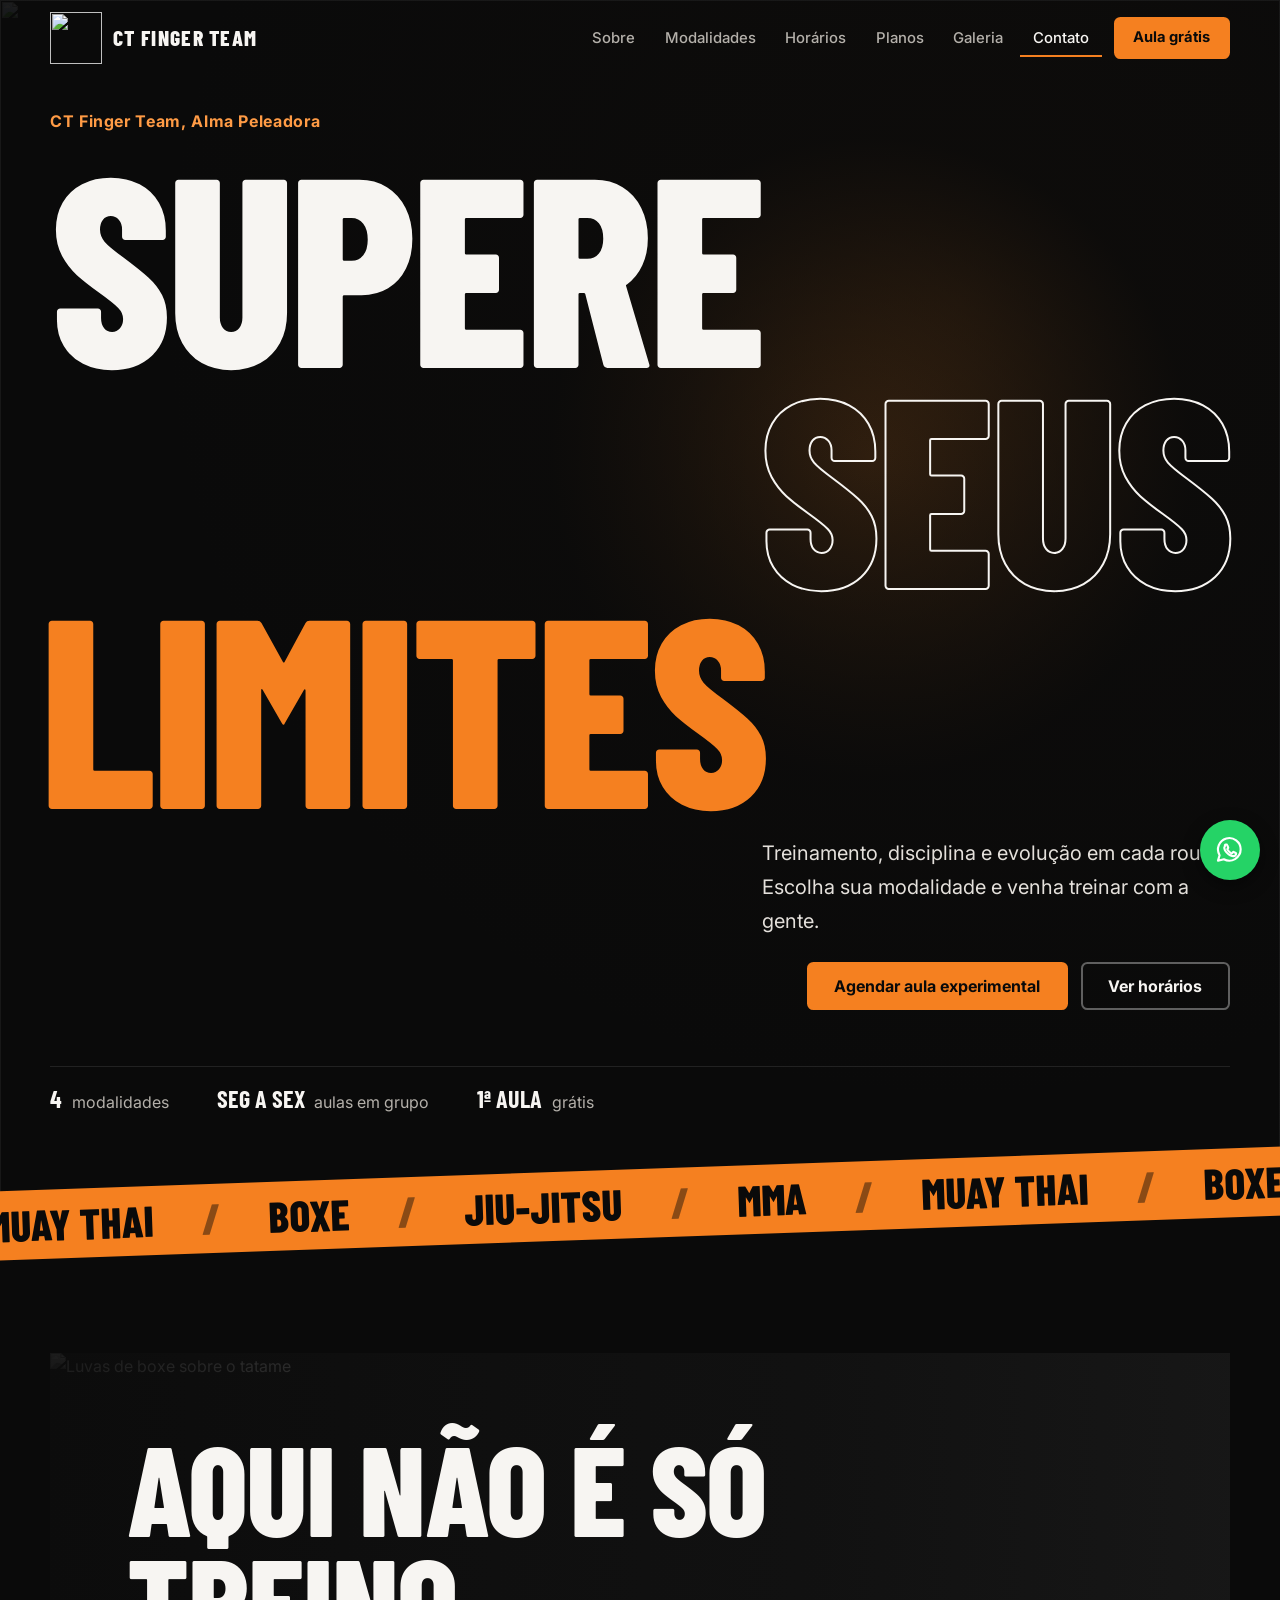
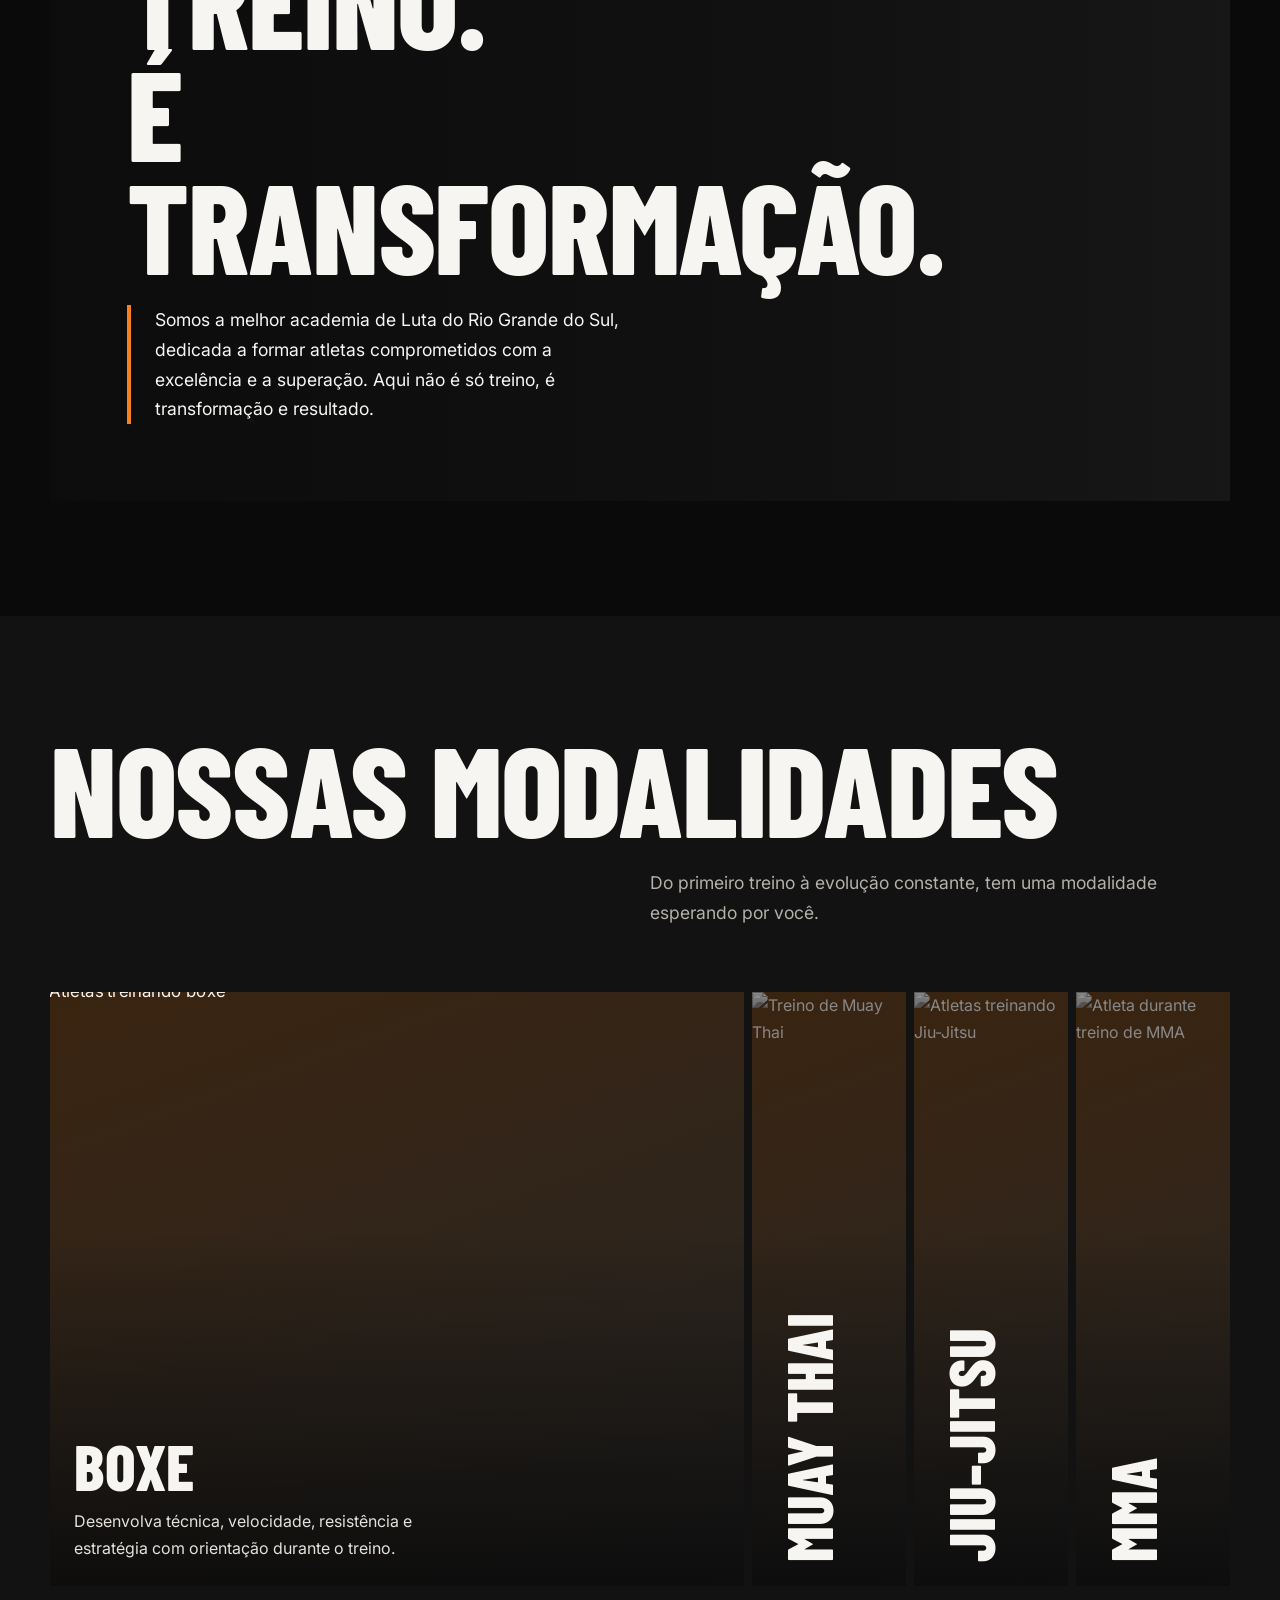
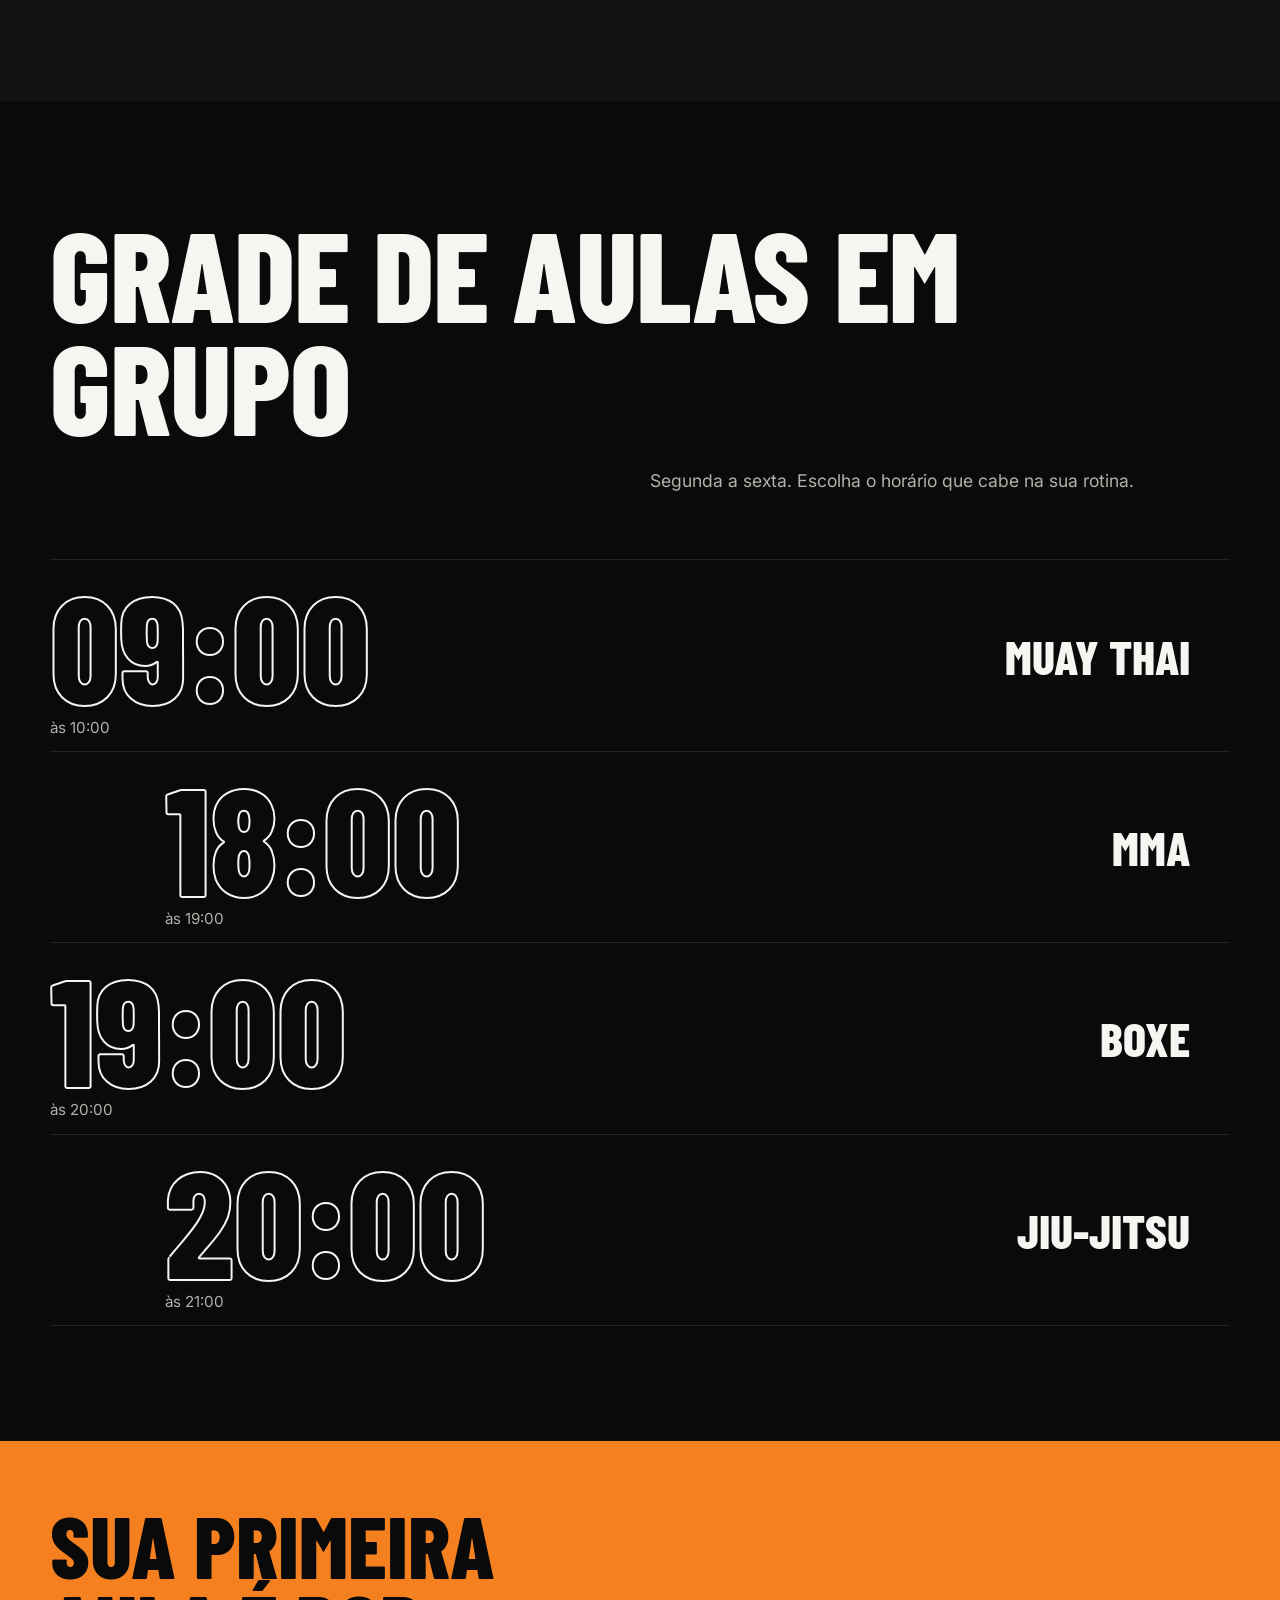
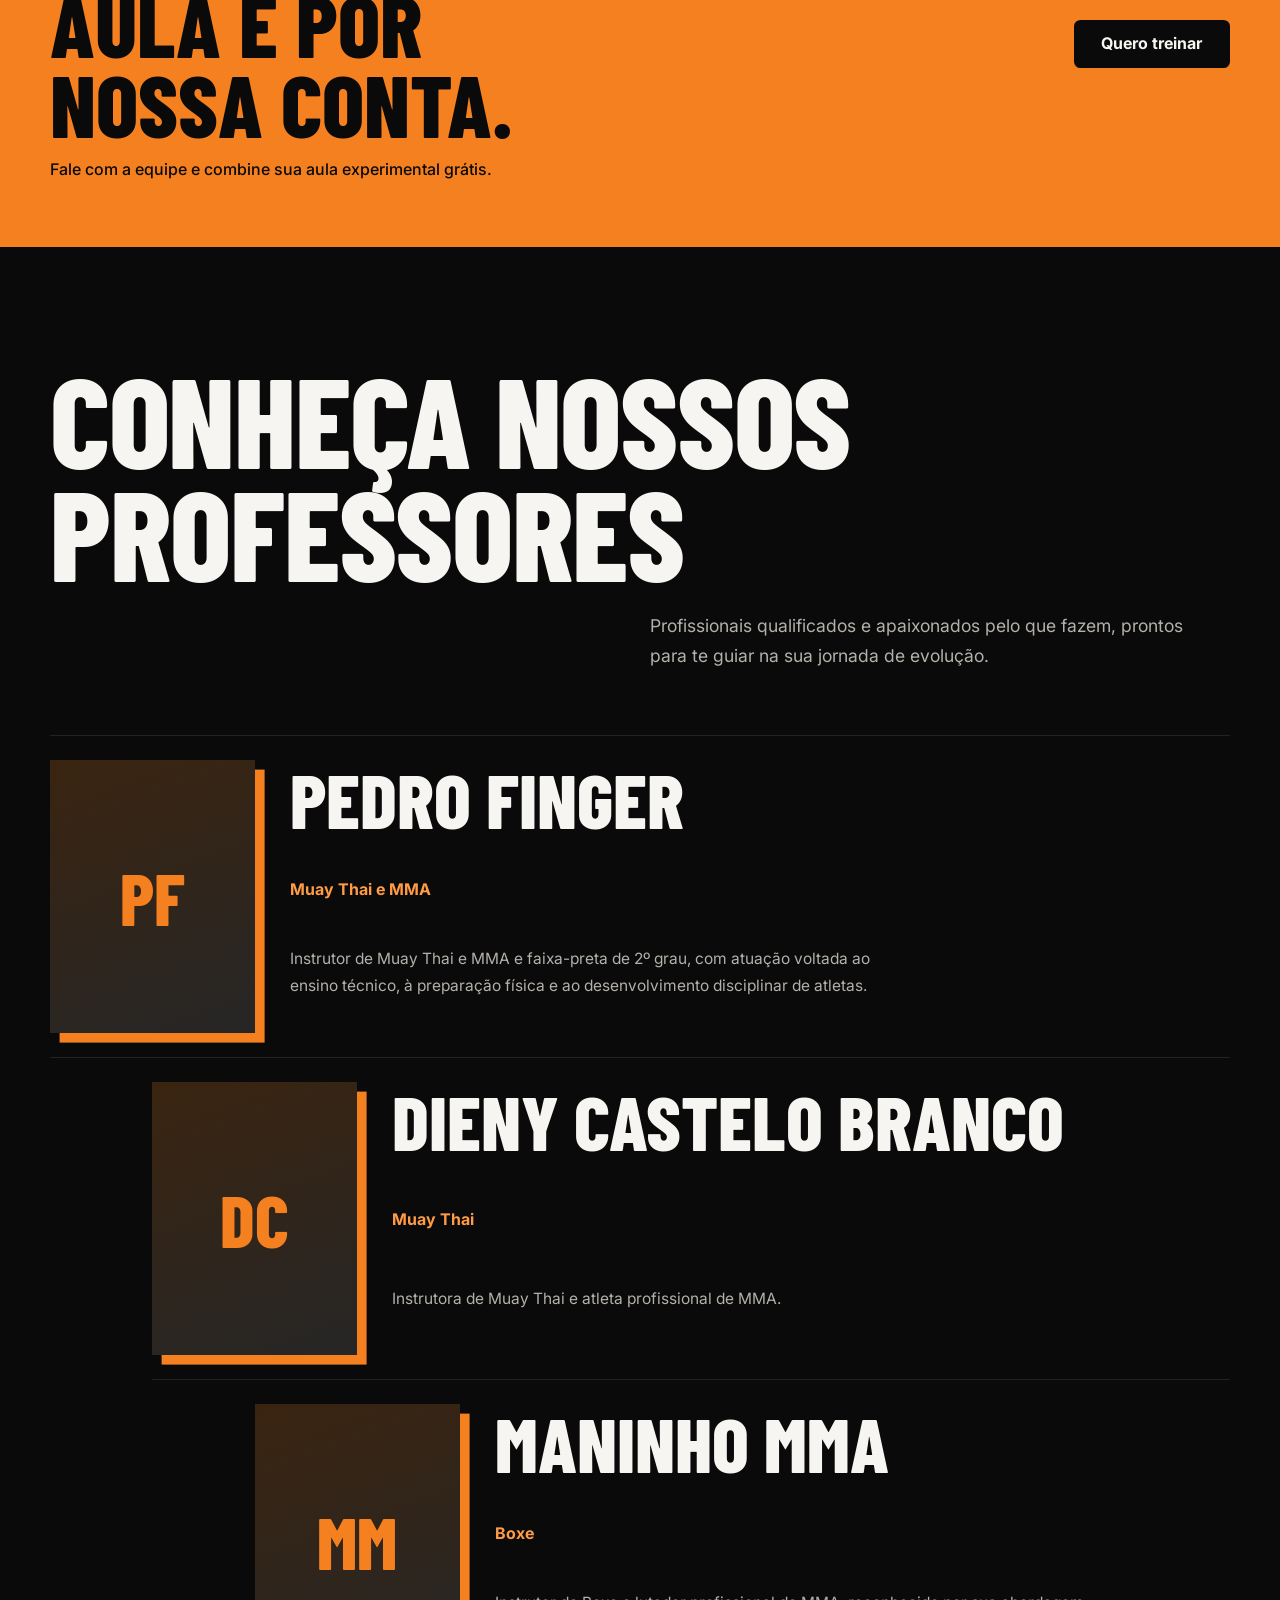
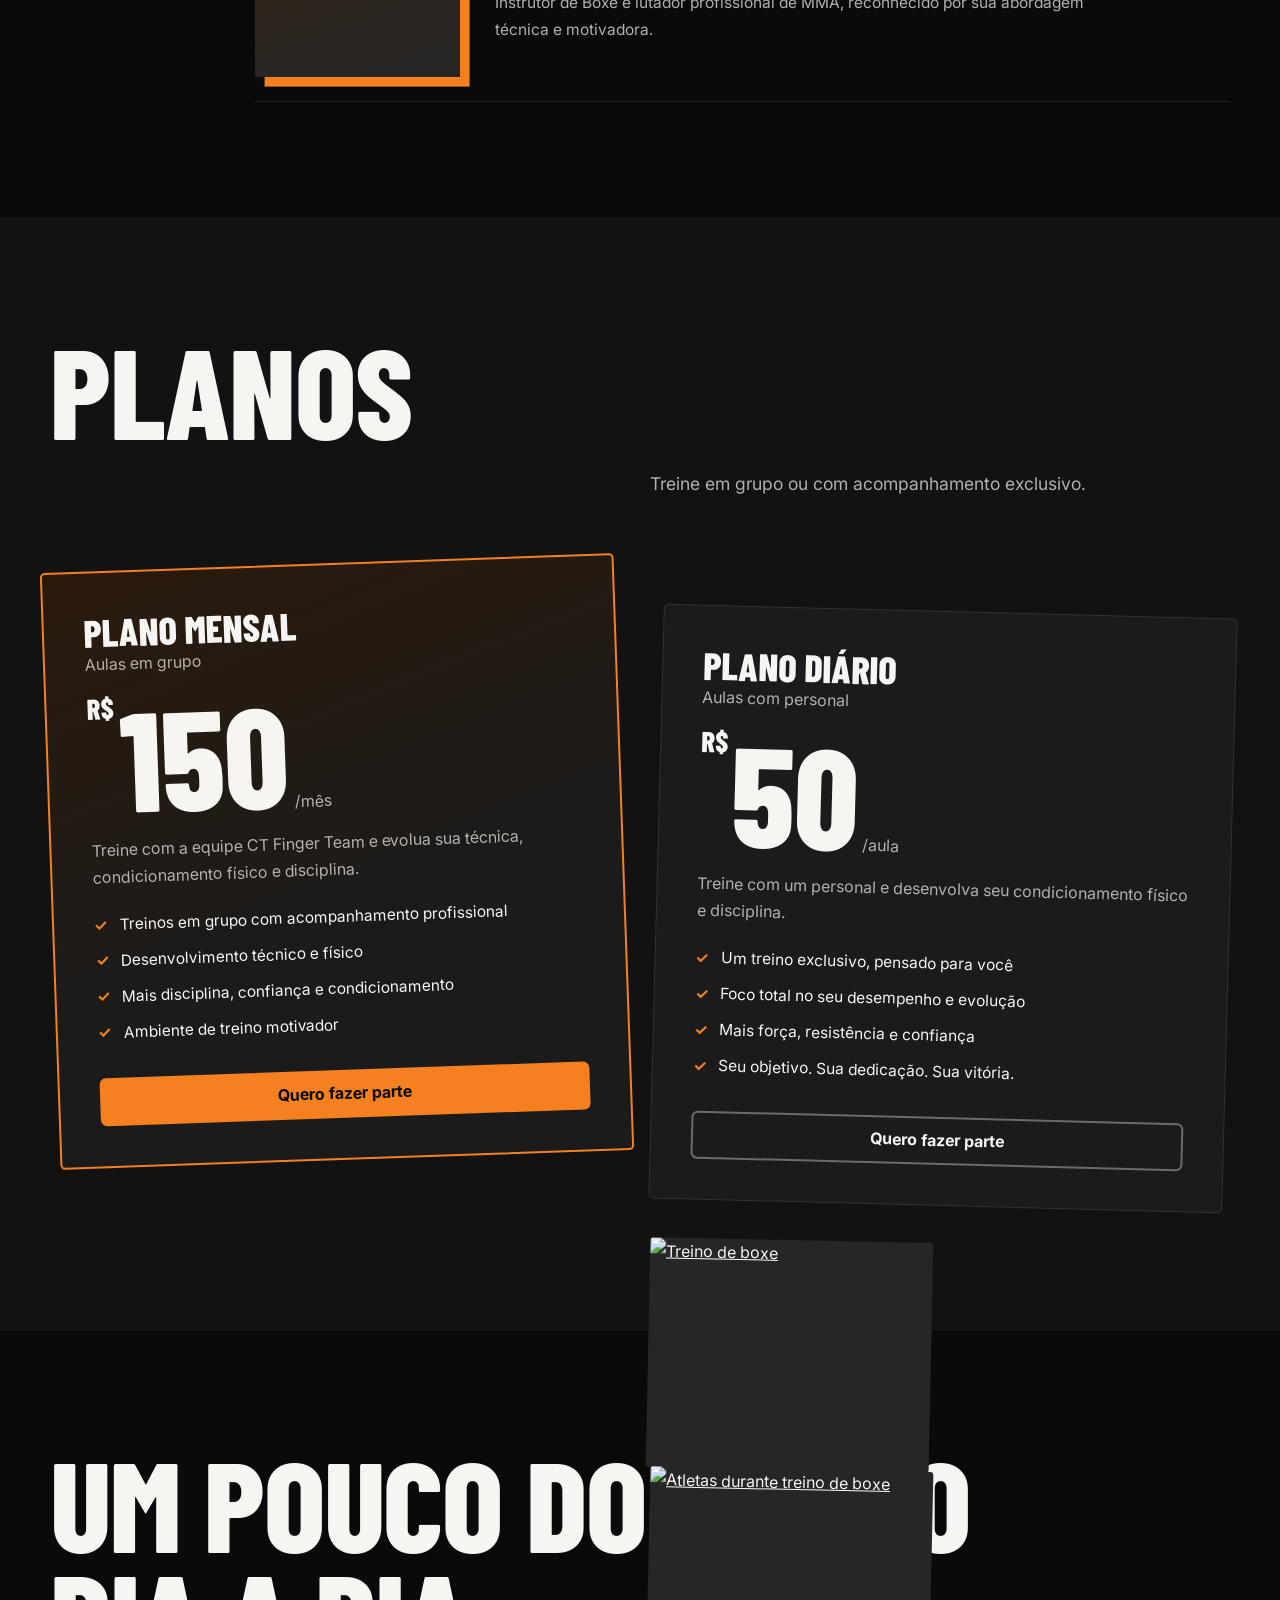
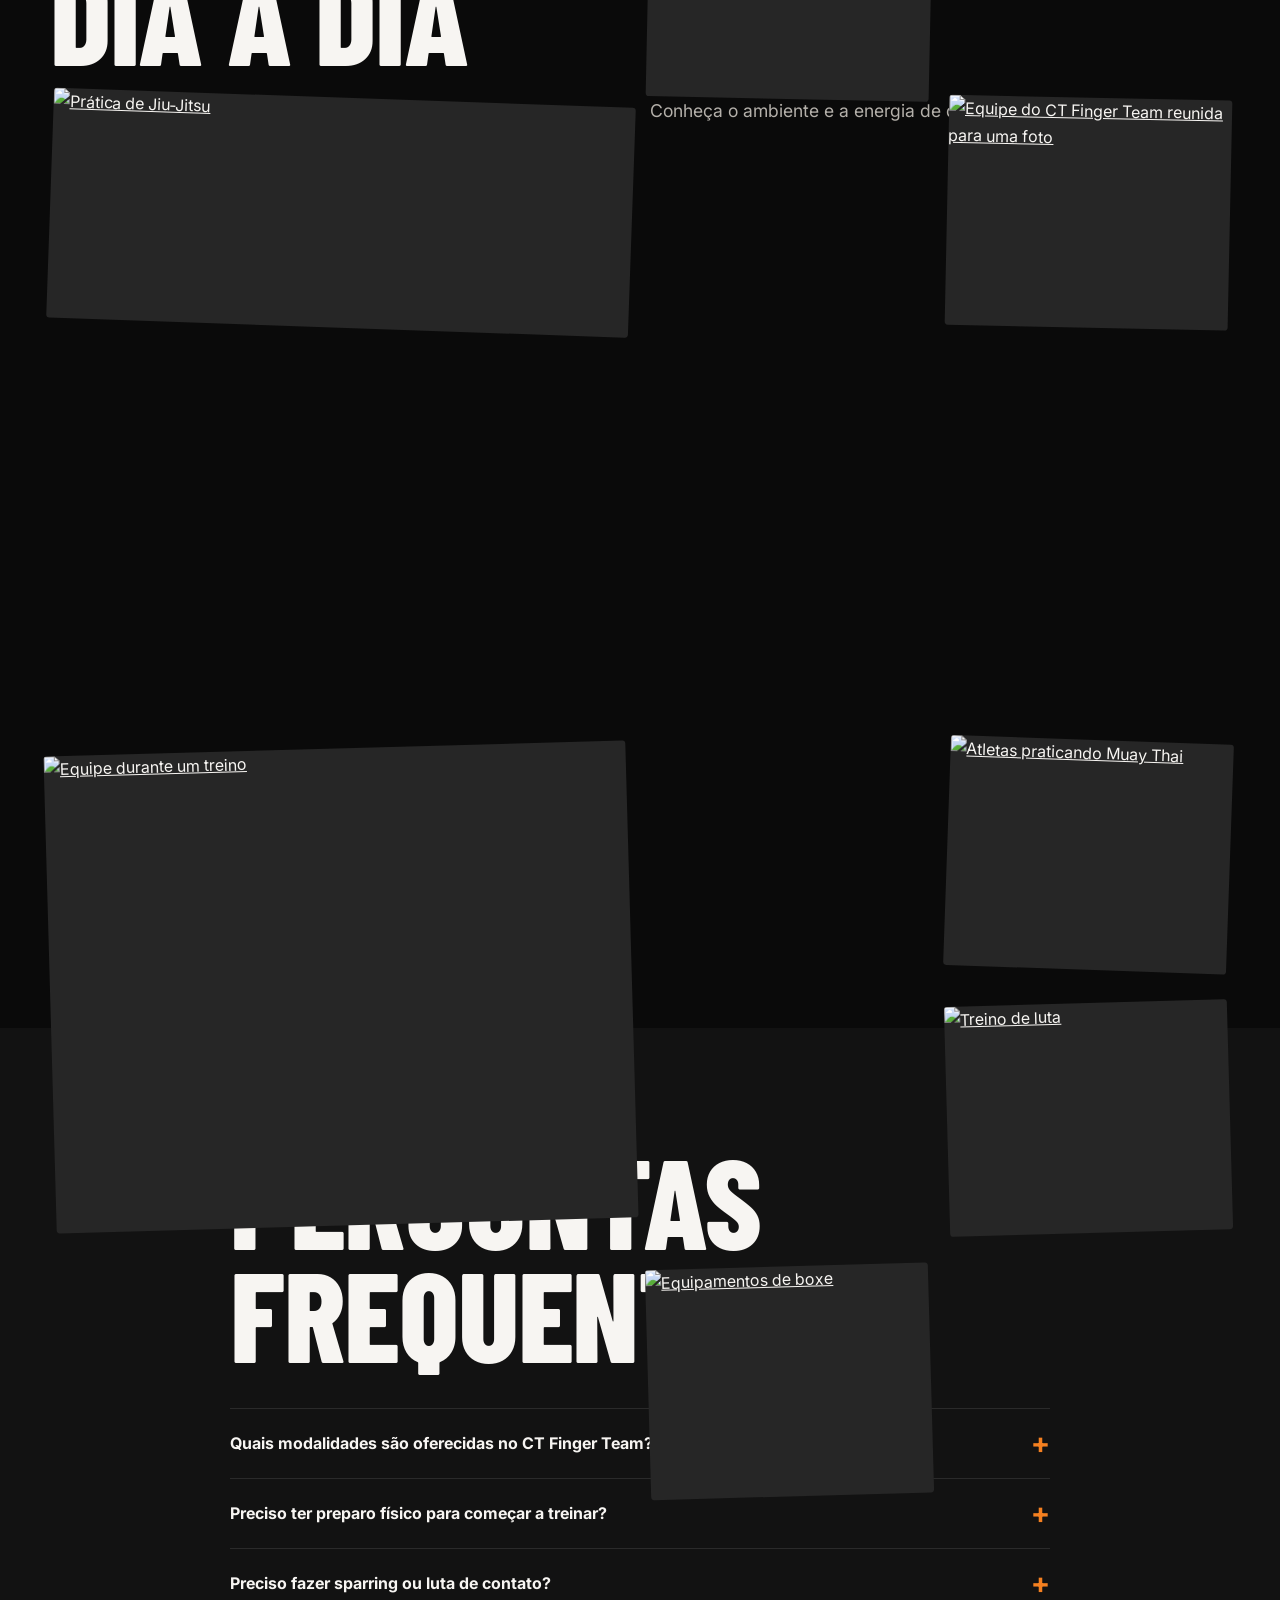
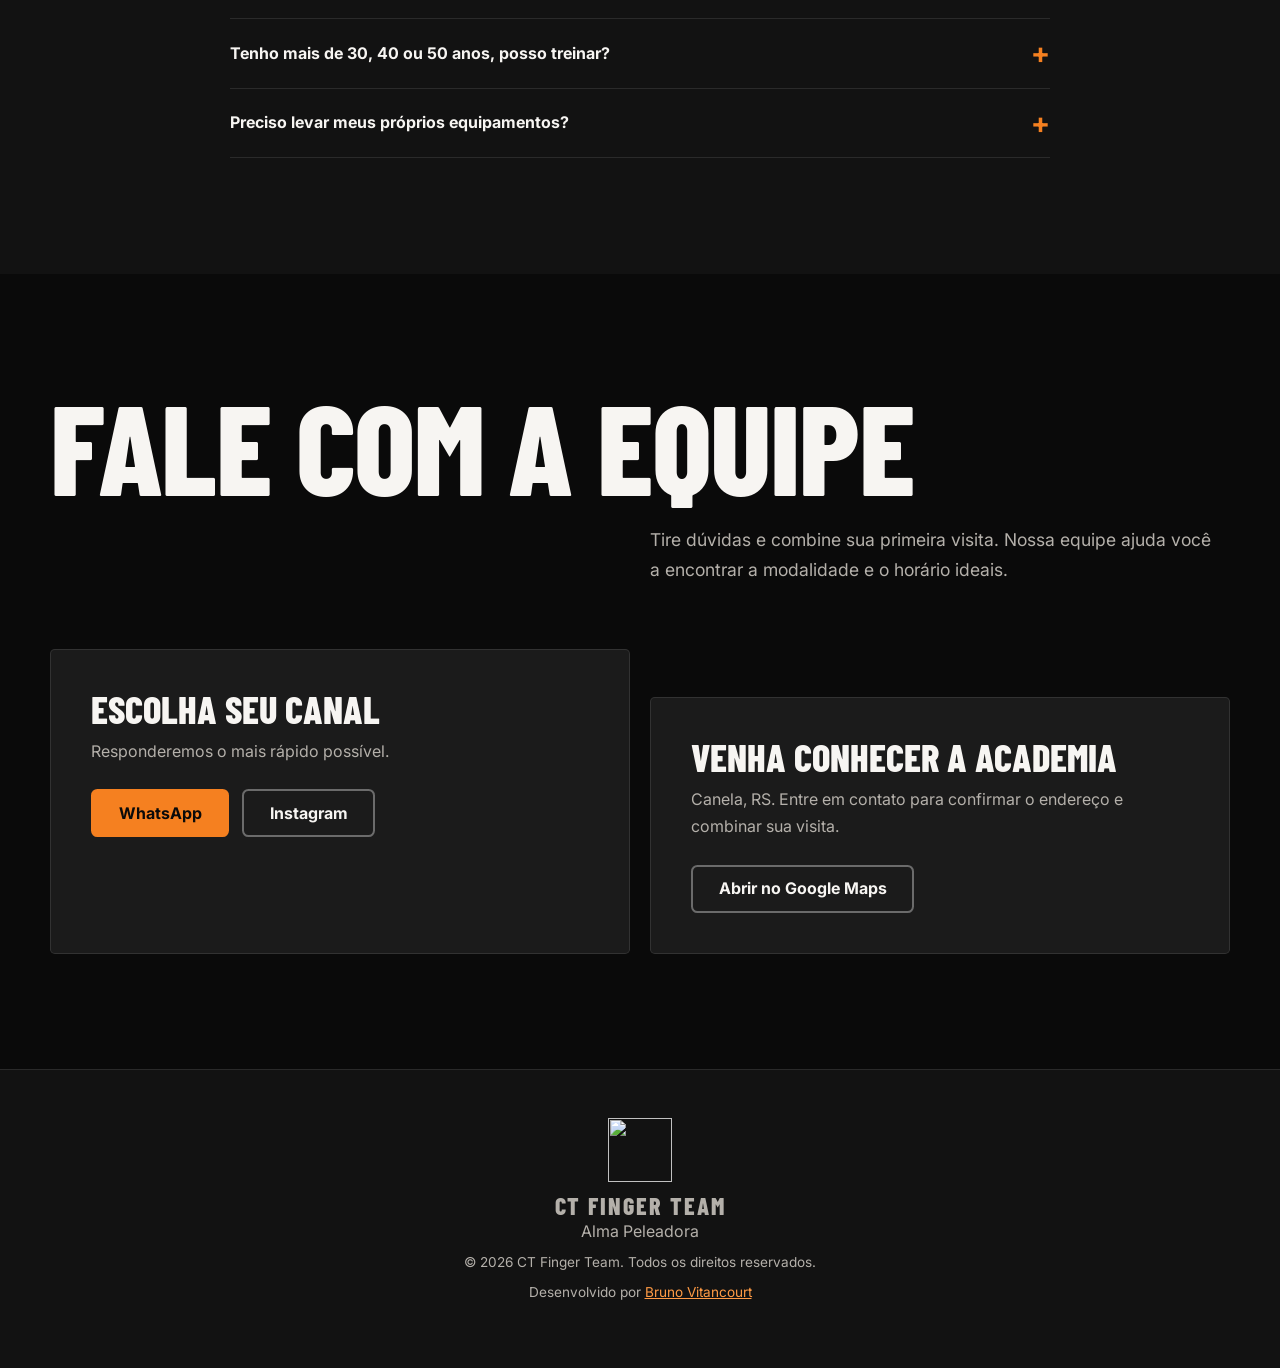
==== commit 02c3ce43: "Add files via upload" ====
--- a/index.html
+++ b/index.html
@@ -1,230 +1,263 @@
-<!DOCTYPE html>
-<html lang="pt-BR">
-<head>
-    <meta charset="UTF-8">
-    <meta name="viewport" content="width=device-width, initial-scale=1.0">
-    <meta name="description" content="Treine no CT Finger Team. Conheça nossas modalidades, horários e agende sua aula experimental.">
-    <title>CT Finger Team | Alma Peleadora</title>
-    <link rel="stylesheet" href="style.css">
-    <link rel="icon" href="images/brasão_ct_finger-removebg-preview.png" type="image/png">
-    <script src="script.js" defer></script>
-</head>
-<body>
-    <header>
-        <a class="header-logo" href="index.html" aria-label="CT Finger Team - Início">
-            <img src="images/brasão_ct_finger-removebg-preview.png" alt="">
-        </a>
-        <h1>CT Finger Team</h1>
-        <button class="menu-toggle" type="button" aria-expanded="false" aria-controls="menu-principal">
-            <span></span>
-            <span></span>
-            <span></span>
-            <span class="sr-only">Abrir menu</span>
-        </button>
-        <nav id="menu-principal" aria-label="Navegação principal">
-            <ul>
-                <li><a href="index.html" aria-current="page">Início</a></li>
-                <li><a href="galeria.html">Galeria</a></li>
-                <li><a href="horários.html">Horários</a></li>
-                <li><a href="contatos.html">Contato</a></li>
-                <li><a href="historia.html">História</a></li>
-                <li><a class="button button--primary" href="horários.html#agendamento-experimental">Agende uma aula</a></li>
-            </ul>
-        </nav>
-    </header>
-
-    <main>
-        <section class="hero" id="inicio" aria-labelledby="hero-title">
-            <img src="images/fundo ct 2.jpg" alt="Equipe do CT Finger Team reunida para o treino">
-            <div class="hero__content">
-                <p class="eyebrow">CT Finger Team · Alma Peleadora</p>
-                <h2 id="hero-title">Supere seus limites.</h2>
-                <p>Treinamento, disciplina e evolução em cada round. Encontre sua modalidade e venha treinar com a gente.</p>
-                <a class="button button--primary" href="horários.html#agendamento-experimental">Agende sua aula experimental</a>
-            </div>
-        </section>
-
-        <section class="intro">
-            <p class="eyebrow">Mais que uma academia</p>
-            <h2>Força para evoluir. Técnica para vencer.</h2>
-            <p>No CT Finger Team, você encontra modalidades de luta e um espaço para desenvolver condicionamento, confiança e disciplina no seu ritmo.</p>
-        </section>
-
-        <section aria-labelledby="modalidades-title">
-            <div class="section-heading">
-                <p class="eyebrow">Escolha seu caminho</p>
-                <h2 id="modalidades-title">Nossas modalidades</h2>
-                <p>Do primeiro treino à evolução constante, tem uma modalidade esperando por você.</p>
-            </div>
-            <div class="cards">
-                <article class="card" id="boxe">
-                    <img src="images/baixados (54).jpg" alt="Atletas treinando boxe">
-                    <div class="card__content">
-                        <h3>Boxe</h3>
-                        <p>Desenvolva técnica, velocidade, resistência e estratégia com orientação durante o treino.</p>
-                    </div>
-                </article>
-                <article class="card" id="muay-thai">
-                    <img src="images/mtwai.jpg" alt="Treino de Muay Thai">
-                    <div class="card__content">
-                        <h3>Muay Thai</h3>
-                        <p>Aprenda a arte das oito armas e trabalhe força, agilidade e condicionamento físico.</p>
-                    </div>
-                </article>
-                <article class="card" id="jiu-jitsu">
-                    <img src="images/jiujitsu.jpg" alt="Atletas treinando Jiu-Jitsu">
-                    <div class="card__content">
-                        <h3>Jiu-Jitsu</h3>
-                        <p>Explore técnicas de solo, controle e estratégia em uma modalidade que valoriza a técnica.</p>
-                    </div>
-                </article>
-                <article class="card" id="mma">
-                    <img src="images/mma.jpg" alt="Atleta durante treino de MMA">
-                    <div class="card__content">
-                        <h3>MMA</h3>
-                        <p>Combine diferentes estilos de luta e amplie suas habilidades dentro e fora do tatame.</p>
-                    </div>
-                </article>
-            </div>
-        </section>
-
-           <section class="teachers-section" aria-labelledby="professores-title">
-            <div class="section-heading">
-                <p class="eyebrow">Professores</p>
-                <h2 id="professores-title">Conheça nossos professores</h2>
-                <p>Profissionais qualificados e apaixonados pelo que fazem, prontos para te guiar na sua jornada de evolução.</p>
-            </div>
-            <div class="cards">
-                <article class="card" id="professor1">
-                    <div class="card__content">
-                        <h3>Pedro Finger</h3>
-                        <p>Instrutor de Muay Thai e MMA e faixa-preta de 2º grau, com atuação voltada ao ensino técnico, à preparação física e ao desenvolvimento disciplinar de atletas.</p>
-                    </div>
-                </article>
-                
-                <article class="card" id="professor2">
-                    <div class="card__content">
-                        <h3>Dieny Castelo Branco</h3>
-                        <p>Instrutora de Muay Thai | Atleta Profissional de MMA</p>
-                    </div>
-                </article>
-                <article class="card" id="professor3">
-                    <div class="card__content">
-                        <h3>Maninho MMA</h3>
-                        <p>Instrutor de Boxe e lutador profissional de MMA, reconhecido por sua abordagem técnica e motivadora.</p>
-                    </div>
-                </article>
-            </div>
-        </section>
-
- <section aria-labelledby="planos-title">
-            <div class="section-heading">
-                <p class="eyebrow">Conheça nossos</p>
-                <h2 id="planos-title">Planos</h2>
-            </div>
-        <div class="plans-grid">
-            <article class="cta-panel">
-                <div>
-                    <p class="eyebrow">Seu próximo passo começa aqui</p>
-                    <h2>Aula Experimental Grátis</h2>
-                    <p>Fale com a equipe e combine sua aula experimental.</p>
-                </div>
-                <a class="button button--primary" href="horários.html#agendamento-experimental">Quero treinar</a>
-            </article>
-
-            <article class="cta-panel">
-                <div>
-                    <p class="eyebrow">AULAS EM GRUPO - MENSAL</p>
-                    <h2>Plano Mensal - R$ 150,00/mês</h2>
-                    <p>
-                        Treine com a equipe CT FINGER TEAM e evolua sua técnica,
-                        condicionamento físico e disciplina.
-                    </p>
-                    <h3>Benefícios do plano</h3>
-                    <ul>
-                        <li>Treinos em grupo com acompanhamento profissional</li>
-                        <li>Desenvolvimento técnico e físico</li>
-                        <li>Mais disciplina, confiança e condicionamento</li>
-                        <li>Ambiente de treino motivador</li>
-                    </ul>
-                </div>
-                <a class="button button--primary" href="horários.html">Quero fazer parte</a>
-            </article>
-
-            <article class="cta-panel">
-                <div>
-                    <p class="eyebrow">AULAS COM PERSONAL - DIÁRIA</p>
-                    <h2>Plano Diário - R$ 50,00/aula</h2>
-                    <p>
-                        Treine com um personal e desenvolva seu condicionamento físico e disciplina.
-                    </p>
-                    <h3>Benefícios do plano</h3>
-                    <ul>
-                        <li>Um treino exclusivo, pensado para você</li>
-                        <li>Foco total no seu desempenho e evolução</li>
-                        <li>Mais força, resistência e confiança</li>
-                        <li>Seu objetivo. Sua dedicação. Sua vitória.</li>
-                    </ul>
-                </div>
-                <a class="button button--primary" href="horários.html">Quero fazer parte</a>
-            </article>
-        </div>
-</section>
-
-<section class="faqs-section" aria-labelledby="faqs-title">
-    <h2 id="faqs-title">Perguntas Frequentes</h2>
-    <div class="faqs-list">
-        <details>
-            <summary>Quais modalidades são oferecidas no CT Finger Team?</summary>
-            <p>Oferecemos Boxe, Muay Thai, Jiu-Jitsu e MMA, com treinos adaptados para todos os níveis de experiência.</p>
-        </details>
-
-        <details>
-            <summary>Preciso ter preparo físico para começar a treinar?</summary>
-            <p>Não é necessário ter preparo físico prévio. Nossos treinos são adaptados para todos os níveis de experiência, e nossos profissionais irão orientar você desde o início.</p>
-        </details>
-
-        <details>
-            <summary>Preciso fazer sparring ou luta de contato?</summary>
-            <p>Não, sparring é apenas uma parte do treino, e na maioria das instituições ele é totalmente opcional para iniciantes.</p>
-        </details>
-
-        <details>
-            <summary>Tenho mais de 30, 40 ou 50 anos, posso treinar?</summary>
-            <p>A idade não é barreira para começar a treinar lutas. O ritmo, a intensidade e os objetivos são adaptados conforme a fase da vida e o condicionamento de cada pessoa.</p>
-        </details>
-
-        <details>
-            <summary>Preciso levar meus próprios equipamentos?</summary>
-            <p>Não é necessário levar equipamentos, a academia fornece os equipamentos nas aulas iniciais.</p>
-        </details>
-    </div>
-</section>
-
-    </main>
-
-    <footer>
-        <div class="redes-sociais">
-            <a href="https://wa.me/5554993515225" target="_blank" rel="noopener noreferrer" aria-label="Fale com o CT Finger Team pelo WhatsApp">
-                <img src="images/whatsapp.png" alt="" class="icone-social">
-            </a>
-            <a href="https://www.instagram.com/ct_finger?utm_source=ig_web_button_share_sheet&vrfl=ZDNlZDc0MzIxNw==" target="_blank" rel="noopener noreferrer" aria-label="Acesse o Instagram do CT Finger Team">
-                <img src="images/instagram.png" alt="" class="icone-social">
-            </a>
-        </div>
-        <h2>CT FINGER TEAM</h2>
-        <p>Alma Peleadora</p>
-        <nav aria-label="Navegação do rodapé">
-            <a href="index.html">Início</a>
-            <a href="horários.html">Horários</a>
-            <a href="galeria.html">Galeria</a>
-            <a href="contatos.html">Contato</a>
-        </nav>
-        <p>&copy; 2026 CT Finger Team. Todos os direitos reservados.</p>
-        <p>&copy; Desenvolvido por <a href="https://www.linkedin.com/in/bruno-vitancourt-160b5932a/" target="_blank" rel="noopener noreferrer">Bruno Vitancourt</a></p>
-    </footer>
-    <a class="whatsapp-float" href="https://wa.me/5554993515225" target="_blank" rel="noopener noreferrer" aria-label="Fale com o CT Finger Team pelo WhatsApp">
-        <img src="images/whatsapp.png" alt="">
-    </a>
-</body>
-</html>
+<!DOCTYPE html>
+<html lang="pt-BR">
+<head>
+    <meta charset="UTF-8">
+    <meta name="viewport" content="width=device-width, initial-scale=1.0, viewport-fit=cover">
+    <title>CT Finger Team | Alma Peleadora</title>
+    <meta name="description" content="CT Finger Team: Muay Thai, Boxe, Jiu-Jitsu e MMA. Conheça os horários, os planos e agende sua aula experimental grátis.">
+    <meta name="theme-color" content="#0a0a0a">
+    <meta property="og:type" content="website">
+    <meta property="og:title" content="CT Finger Team | Alma Peleadora">
+    <meta property="og:description" content="Muay Thai, Boxe, Jiu-Jitsu e MMA. Agende sua aula experimental grátis.">
+    <meta property="og:image" content="assets/image/foto equipe teste.jpeg">
+    <link rel="icon" href="assets/image/brasão_ct_finger-removebg-preview.png" type="image/png">
+    <link rel="preconnect" href="https://fonts.googleapis.com">
+    <link rel="preconnect" href="https://fonts.gstatic.com" crossorigin>
+    <link href="https://fonts.googleapis.com/css2?family=Barlow+Condensed:wght@600;700;800&family=Inter:wght@400;500;700&display=swap" rel="stylesheet">
+    <link rel="stylesheet" href="style.css">
+    <script src="script.js" defer></script>
+</head>
+<body>
+    <header class="site-header">
+        <div class="wrap site-header__inner">
+            <a class="brand" href="#inicio" aria-label="CT Finger Team, voltar ao início">
+                <img src="assets/image/brasão_ct_finger-removebg-preview.png" alt="" width="52" height="52">
+                <span>CT Finger Team</span>
+            </a>
+            <button class="menu-toggle" type="button" aria-expanded="false" aria-controls="menu-principal" aria-label="Abrir menu">
+                <span></span><span></span><span></span>
+            </button>
+            <nav id="menu-principal" aria-label="Navegação principal">
+                <ul>
+                    <li><a href="#sobre">Sobre</a></li>
+                    <li><a href="#modalidades">Modalidades</a></li>
+                    <li><a href="#horarios">Horários</a></li>
+                    <li><a href="#planos">Planos</a></li>
+                    <li><a href="#galeria">Galeria</a></li>
+                    <li><a href="#contato">Contato</a></li>
+                    <li><a class="btn btn--primary btn--sm" href="https://wa.me/5554993515225" data-wa="Olá! Quero agendar minha aula experimental no CT Finger Team." target="_blank" rel="noopener noreferrer">Aula grátis</a></li>
+                </ul>
+            </nav>
+        </div>
+    </header>
+
+    <main>
+        <section class="hero" id="inicio" aria-labelledby="hero-title">
+            <img class="hero__bg" src="assets/image/foto equipe teste.jpeg" alt="" fetchpriority="high">
+            <div class="wrap hero__content">
+                <p class="hero__tag">CT Finger Team, Alma Peleadora</p>
+                <h1 id="hero-title"><span>Supere</span><span>seus</span><span>limites</span></h1>
+                <p class="hero__text">Treinamento, disciplina e evolução em cada round. Escolha sua modalidade e venha treinar com a gente.</p>
+                <div class="hero__actions">
+                    <a class="btn btn--primary" href="https://wa.me/5554993515225" data-wa="Olá! Quero agendar minha aula experimental no CT Finger Team." target="_blank" rel="noopener noreferrer">Agendar aula experimental</a>
+                    <a class="btn btn--ghost" href="#horarios">Ver horários</a>
+                </div>
+            </div>
+            <ul class="wrap hero__facts" aria-label="Resumo">
+                <li><strong>4</strong> modalidades</li>
+                <li><strong>Seg a sex</strong> aulas em grupo</li>
+                <li><strong>1ª aula</strong> grátis</li>
+            </ul>
+        </section>
+
+        <div class="marquee" aria-hidden="true"><div class="marquee__track"><span>Muay Thai</span><span>Boxe</span><span>Jiu-Jitsu</span><span>MMA</span><span>Muay Thai</span><span>Boxe</span><span>Jiu-Jitsu</span><span>MMA</span></div></div>
+
+        <section class="section" id="sobre" aria-labelledby="sobre-title">
+            <div class="wrap about">
+                <img class="about__image" src="assets/image/fundo de treino.jpg" alt="Luvas de boxe sobre o tatame" loading="lazy">
+                <div class="about__content">
+                    <h2 class="title" id="sobre-title">Aqui não é só treino.<br>É transformação.</h2>
+                    <p class="lead">Somos a melhor academia de Luta do Rio Grande do Sul, dedicada a formar atletas comprometidos com a excelência e a superação. Aqui não é só treino, é transformação e resultado.</p>
+                </div>
+            </div>
+        </section>
+
+        <section class="section section--alt" id="modalidades" aria-labelledby="modalidades-title">
+            <div class="wrap">
+                <h2 class="title" id="modalidades-title">Nossas modalidades</h2>
+                <p class="lead">Do primeiro treino à evolução constante, tem uma modalidade esperando por você.</p>
+                <div class="grid grid--4">
+                    <article class="card">
+                        <div class="card__media"><img src="assets/image/Boxe treino.jpg" alt="Atletas treinando boxe" loading="lazy"></div>
+                        <div class="card__body"><h3>Boxe</h3><p>Desenvolva técnica, velocidade, resistência e estratégia com orientação durante o treino.</p></div>
+                    </article>
+                    <article class="card">
+                        <div class="card__media"><img src="assets/image/muay thai treino (2).jpg" alt="Treino de Muay Thai" loading="lazy"></div>
+                        <div class="card__body"><h3>Muay Thai</h3><p>Aprenda a arte das oito armas e trabalhe força, agilidade e condicionamento físico.</p></div>
+                    </article>
+                    <article class="card">
+                        <div class="card__media"><img src="assets/image/jiu jitsu treino.jpg" alt="Atletas treinando Jiu-Jitsu" loading="lazy"></div>
+                        <div class="card__body"><h3>Jiu-Jitsu</h3><p>Explore técnicas de solo, controle e estratégia em uma modalidade que valoriza a técnica.</p></div>
+                    </article>
+                    <article class="card">
+                        <div class="card__media"><img src="assets/image/MMA treino.jpg" alt="Atleta durante treino de MMA" loading="lazy"></div>
+                        <div class="card__body"><h3>MMA</h3><p>Combine diferentes estilos de luta e amplie suas habilidades dentro e fora do tatame.</p></div>
+                    </article>
+                </div>
+            </div>
+        </section>
+
+        <section class="section" id="horarios" aria-labelledby="horarios-title">
+            <div class="wrap">
+                <h2 class="title" id="horarios-title">Grade de aulas em grupo</h2>
+                <p class="lead">Segunda a sexta. Escolha o horário que cabe na sua rotina.</p>
+                <ul class="schedule">
+                    <li data-start="09:00" data-end="10:00"><span class="schedule__time">09:00<small>às 10:00</small></span><span class="schedule__name">Muay Thai</span></li>
+                    <li data-start="18:00" data-end="19:00"><span class="schedule__time">18:00<small>às 19:00</small></span><span class="schedule__name">MMA</span></li>
+                    <li data-start="19:00" data-end="20:00"><span class="schedule__time">19:00<small>às 20:00</small></span><span class="schedule__name">Boxe</span></li>
+                    <li data-start="20:00" data-end="21:00"><span class="schedule__time">20:00<small>às 21:00</small></span><span class="schedule__name">Jiu-Jitsu</span></li>
+                </ul>
+            </div>
+        </section>
+
+        <section class="band" aria-labelledby="band-title">
+            <div class="wrap band__inner">
+                <div>
+                    <h2 id="band-title">Sua primeira aula é por nossa conta.</h2>
+                    <p>Fale com a equipe e combine sua aula experimental grátis.</p>
+                </div>
+                <a class="btn btn--dark" href="https://wa.me/5554993515225" data-wa="Olá! Quero agendar minha aula experimental no CT Finger Team." target="_blank" rel="noopener noreferrer">Quero treinar</a>
+            </div>
+        </section>
+
+        <section class="section" id="professores" aria-labelledby="professores-title">
+            <div class="wrap">
+                <h2 class="title" id="professores-title">Conheça nossos professores</h2>
+                <p class="lead">Profissionais qualificados e apaixonados pelo que fazem, prontos para te guiar na sua jornada de evolução.</p>
+                <div class="grid grid--3">
+                    <article class="teacher">
+                        <figure class="teacher__photo"><span aria-hidden="true">PF</span><img src="assets/image/Pedro.jpeg" alt="Pedro Finger, instrutor de Muay Thai e MMA" loading="lazy"></figure>
+                        <h3>Pedro Finger</h3>
+                        <p class="teacher__role">Muay Thai e MMA</p>
+                        <p>Instrutor de Muay Thai e MMA e faixa-preta de 2º grau, com atuação voltada ao ensino técnico, à preparação física e ao desenvolvimento disciplinar de atletas.</p>
+                    </article>
+                    <article class="teacher">
+                        <figure class="teacher__photo"><span aria-hidden="true">DC</span><img src="assets/image/Dieny.jpeg" alt="Dieny Castelo Branco, instrutora de Muay Thai" loading="lazy"></figure>
+                        <h3>Dieny Castelo Branco</h3>
+                        <p class="teacher__role">Muay Thai</p>
+                        <p>Instrutora de Muay Thai e atleta profissional de MMA.</p>
+                    </article>
+                    <article class="teacher">
+                        <figure class="teacher__photo"><span aria-hidden="true">MM</span><img src="assets/image/Maninho.jpeg" alt="Maninho MMA, instrutor de Boxe" loading="lazy"></figure>
+                        <h3>Maninho MMA</h3>
+                        <p class="teacher__role">Boxe</p>
+                        <p>Instrutor de Boxe e lutador profissional de MMA, reconhecido por sua abordagem técnica e motivadora.</p>
+                    </article>
+                </div>
+            </div>
+        </section>
+
+        <section class="section section--alt" id="planos" aria-labelledby="planos-title">
+            <div class="wrap">
+                <h2 class="title" id="planos-title">Planos</h2>
+                <p class="lead">Treine em grupo ou com acompanhamento exclusivo.</p>
+                <div class="plans">
+                    <article class="plan plan--featured">
+                        <h3>Plano mensal</h3>
+                        <p class="plan__kind">Aulas em grupo</p>
+                        <p class="plan__price"><span>R$</span>150<small>/mês</small></p>
+                        <p>Treine com a equipe CT Finger Team e evolua sua técnica, condicionamento físico e disciplina.</p>
+                        <ul>
+                            <li>Treinos em grupo com acompanhamento profissional</li>
+                            <li>Desenvolvimento técnico e físico</li>
+                            <li>Mais disciplina, confiança e condicionamento</li>
+                            <li>Ambiente de treino motivador</li>
+                        </ul>
+                        <a class="btn btn--primary" href="https://wa.me/5554993515225" data-wa="Olá! Tenho interesse no Plano Mensal (aulas em grupo) do CT Finger Team." target="_blank" rel="noopener noreferrer">Quero fazer parte</a>
+                    </article>
+                    <article class="plan">
+                        <h3>Plano diário</h3>
+                        <p class="plan__kind">Aulas com personal</p>
+                        <p class="plan__price"><span>R$</span>50<small>/aula</small></p>
+                        <p>Treine com um personal e desenvolva seu condicionamento físico e disciplina.</p>
+                        <ul>
+                            <li>Um treino exclusivo, pensado para você</li>
+                            <li>Foco total no seu desempenho e evolução</li>
+                            <li>Mais força, resistência e confiança</li>
+                            <li>Seu objetivo. Sua dedicação. Sua vitória.</li>
+                        </ul>
+                        <a class="btn btn--ghost" href="https://wa.me/5554993515225" data-wa="Olá! Tenho interesse no Plano Diário (aula com personal) do CT Finger Team." target="_blank" rel="noopener noreferrer">Quero fazer parte</a>
+                    </article>
+                </div>
+            </div>
+        </section>
+
+        <section class="section" id="galeria" aria-labelledby="galeria-title">
+            <div class="wrap">
+                <h2 class="title" id="galeria-title">Um pouco do nosso dia a dia</h2>
+                <p class="lead">Conheça o ambiente e a energia de quem treina no CT Finger Team.</p>
+                <div class="gallery">
+                    <a class="gallery__item gallery__item--big" href="assets/image/equipe.jpeg"><img src="assets/image/equipe.jpeg" alt="Equipe durante um treino" loading="lazy"></a>
+                    <a class="gallery__item" href="assets/image/Boxe brirck (1).jpeg"><img src="assets/image/Boxe brirck (1).jpeg" alt="Treino de boxe" loading="lazy"></a>
+                    <a class="gallery__item" href="assets/image/Dener.jpeg"><img src="assets/image/Dener.jpeg" alt="Atletas praticando Muay Thai" loading="lazy"></a>
+                    <a class="gallery__item" href="assets/image/Donato.jpeg"><img src="assets/image/Donato.jpeg" alt="Atletas durante treino de boxe" loading="lazy"></a>
+                    <a class="gallery__item" href="assets/image/Dieny luta.jpeg"><img src="assets/image/Dieny luta.jpeg" alt="Treino de luta" loading="lazy"></a>
+                    <a class="gallery__item gallery__item--wide" href="assets/image/celso.jpeg"><img src="assets/image/celso.jpeg" alt="Prática de Jiu-Jitsu" loading="lazy"></a>
+                    <a class="gallery__item" href="assets/image/Boxe brirck (5).jpeg"><img src="assets/image/Boxe brirck (5).jpeg" alt="Equipamentos de boxe" loading="lazy"></a>
+                    <a class="gallery__item" href="assets/image/foto equipe teste.jpeg"><img src="assets/image/foto equipe teste.jpeg" alt="Equipe do CT Finger Team reunida para uma foto" loading="lazy"></a>
+                </div>
+                <dialog class="lightbox" id="lightbox" aria-label="Foto ampliada">
+                    <button class="lightbox__btn lightbox__close" type="button" aria-label="Fechar">&times;</button>
+                    <button class="lightbox__btn lightbox__prev" type="button" aria-label="Foto anterior">&#8249;</button>
+                    <img alt="">
+                    <button class="lightbox__btn lightbox__next" type="button" aria-label="Próxima foto">&#8250;</button>
+                </dialog>
+            </div>
+        </section>
+
+        <section class="section section--alt" id="faq" aria-labelledby="faq-title">
+            <div class="wrap wrap--narrow">
+                <h2 class="title" id="faq-title">Perguntas frequentes</h2>
+                <div class="faq">
+                    <details><summary>Quais modalidades são oferecidas no CT Finger Team?</summary><p>Oferecemos Boxe, Muay Thai, Jiu-Jitsu e MMA, com treinos adaptados para todos os níveis de experiência.</p></details>
+                    <details><summary>Preciso ter preparo físico para começar a treinar?</summary><p>Não é necessário ter preparo físico prévio. Nossos treinos são adaptados para todos os níveis de experiência, e nossos profissionais irão orientar você desde o início.</p></details>
+                    <details><summary>Preciso fazer sparring ou luta de contato?</summary><p>Não. O sparring é apenas uma parte do treino, ele é totalmente opcional para iniciantes.</p></details>
+                    <details><summary>Tenho mais de 30, 40 ou 50 anos, posso treinar?</summary><p>A idade não é barreira para começar a treinar lutas. O ritmo, a intensidade e os objetivos são adaptados conforme a fase da vida e o condicionamento de cada pessoa.</p></details>
+                    <details><summary>Preciso levar meus próprios equipamentos?</summary><p>Não é necessário. A academia fornece os equipamentos nas aulas iniciais.</p></details>
+                </div>
+            </div>
+        </section>
+
+        <section class="section" id="contato" aria-labelledby="contato-title">
+            <div class="wrap">
+                <h2 class="title" id="contato-title">Fale com a equipe</h2>
+                <p class="lead">Tire dúvidas e combine sua primeira visita. Nossa equipe ajuda você a encontrar a modalidade e o horário ideais.</p>
+                <div class="grid grid--2">
+                    <article class="contact">
+                        <h3>Escolha seu canal</h3>
+                        <p>Responderemos o mais rápido possível.</p>
+                        <div class="contact__actions">
+                            <a class="btn btn--primary" href="https://wa.me/5554993515225" target="_blank" rel="noopener noreferrer">WhatsApp</a>
+                            <a class="btn btn--ghost" href="https://www.instagram.com/ct_finger/" target="_blank" rel="noopener noreferrer">Instagram</a>
+                        </div>
+                    </article>
+                    <article class="contact">
+                        <h3>Venha conhecer a academia</h3>
+                        <p>Canela, RS. Entre em contato para confirmar o endereço e combinar sua visita.</p>
+                        <div class="contact__actions">
+                            <a class="btn btn--ghost" href="https://www.google.com/maps/search/?api=1&amp;query=CT+Finger+Team+Canela+RS" target="_blank" rel="noopener noreferrer">Abrir no Google Maps</a>
+                        </div>
+                    </article>
+                </div>
+            </div>
+        </section>
+    </main>
+
+    <footer class="site-footer">
+        <div class="wrap">
+            <img src="assets/image/brasão_ct_finger-removebg-preview.png" alt="" width="64" height="64">
+            <p class="site-footer__name">CT Finger Team</p>
+            <p>Alma Peleadora</p>
+            <p class="site-footer__small">&copy; 2026 CT Finger Team. Todos os direitos reservados.</p>
+            <p class="site-footer__small">Desenvolvido por <a href="https://www.linkedin.com/in/bruno-vitancourt-160b5932a/" target="_blank" rel="noopener noreferrer">Bruno Vitancourt</a></p>
+        </div>
+    </footer>
+
+    <a class="whatsapp-float" href="https://wa.me/5554993515225" target="_blank" rel="noopener noreferrer" aria-label="Fale com o CT Finger Team pelo WhatsApp">
+        <svg viewBox="0 0 24 24" aria-hidden="true" focusable="false">
+            <path d="M20 11.5a8.5 8.5 0 0 1-12.6 7.4L3 20l1.2-4.1A8.5 8.5 0 1 1 20 11.5Z"></path>
+            <path d="M8.2 8.4c.2-.5.4-.5.7-.5h.5c.2 0 .4.1.5.4l.7 1.6c.1.2.1.4 0 .6l-.5.6c-.2.2-.1.4 0 .6a6.6 6.6 0 0 0 2.9 2.8c.2.1.4.1.5-.1l.7-.8c.2-.2.4-.2.6-.1l1.5.7c.2.1.3.3.3.5 0 .4-.2 1.1-.6 1.4-.4.4-1 .6-1.6.5-.6 0-1.4-.3-2.3-.7-1.1-.5-2.1-1.4-2.9-2.3-.8-.9-1.3-1.9-1.4-2.6-.2-.7 0-1.4.4-1.9Z"></path>
+        </svg>
+    </a>
+</body>
+</html>
--- a/style.css
+++ b/style.css
@@ -1,1469 +1,428 @@
-* {
-    box-sizing: border-box;
-    margin: 0;
-    padding: 0;
-}
-
-:root {
-    color-scheme: dark;
-    --orange: #f58020;
-    --orange-light: #ff9b45;
-    --white: #f7f5f2;
-    --muted: #b4b0aa;
-    --page-bg: #0b0b0b;
-    --surface: #151515;
-    --surface-light: #1d1d1d;
-    --border: rgb(255 255 255 / 10%);
-    --content-width: 1180px;
-}
-
-html {
-    scroll-behavior: smooth;
-    scroll-padding-top: 2rem;
-}
-
-body {
-    min-width: 320px;
-    min-height: 100vh;
-    background: var(--page-bg);
-    color: var(--white);
-    font-family: Inter, "Segoe UI", Arial, sans-serif;
-    line-height: 1.6;
-}
-
-a {
-    color: inherit;
-}
-
-header {
-    display: flex;
-    flex-wrap: wrap;
-    align-items: center;
-    justify-content: space-between;
-    gap: 1rem 2rem;
-    padding: 0.8rem max(1.25rem, calc((100vw - var(--content-width)) / 2));
-    border-bottom: 1px solid var(--border);
-    background: rgb(11 11 11 / 94%);
-}
-
-header > .header-logo {
-    display: flex;
-    flex: 0 0 68px;
-}
-
-header > .header-logo img {
-    width: 68px;
-    height: 68px;
-    object-fit: contain;
-}
-
-header > img[alt="fundo"],
-header > img[alt="Imagem de fundo"] {
-    display: none;
-}
-
-header h1 {
-    flex: 1;
-    color: var(--white);
-    font-size: clamp(1rem, 2vw, 1.35rem);
-    letter-spacing: 0.09em;
-    text-align: left;
-}
-
-.menu-toggle,
-.sr-only {
-    position: absolute;
-}
-
-.menu-toggle {
-    display: none;
-}
-
-.sr-only {
-    width: 1px;
-    height: 1px;
-    overflow: hidden;
-    clip: rect(0, 0, 0, 0);
-    white-space: nowrap;
-}
-
-nav {
-    display: flex;
-    align-items: center;
-    justify-content: flex-end;
-    gap: 0.25rem;
-}
-
-nav ul {
-    display: flex;
-    flex-wrap: wrap;
-    align-items: center;
-    justify-content: center;
-    gap: 0.25rem;
-    list-style: none;
-}
-
-nav a,
-footer a {
-    display: inline-flex;
-    align-items: center;
-    justify-content: center;
-    padding: 0.6rem 0.85rem;
-    border-radius: 999px;
-    color: var(--muted);
-    font-size: 0.92rem;
-    text-decoration: none;
-    transition: color 0.2s ease, background-color 0.2s ease;
-}
-
-nav a:hover,
-nav a:focus-visible,
-footer a:hover,
-footer a:focus-visible {
-    background: var(--surface-light);
-    color: var(--white);
-}
-
-nav a[aria-current="page"] {
-    color: var(--orange-light);
-}
-
-main {
-    width: min(100%, var(--content-width));
-    margin: 0 auto;
-    padding: clamp(1.25rem, 4vw, 3rem) clamp(1rem, 3vw, 2rem);
-}
-
-section {
-    margin: 0 auto clamp(2rem, 5vw, 4rem);
-}
-
-.scroll-reveal {
-    opacity: 0;
-    transform: translateY(24px);
-    transition: opacity 0.6s ease, transform 0.6s ease;
-}
-
-.scroll-reveal.is-visible {
-    opacity: 1;
-    transform: translateY(0);
-}
-
-h1,
-h2,
-h3,
-h4 {
-    line-height: 1.2;
-}
-
-h2 {
-    margin-bottom: 1rem;
-    color: var(--white);
-    font-size: clamp(1.5rem, 3vw, 2.25rem);
-}
-
-h3 {
-    margin-bottom: 0.65rem;
-    color: var(--white);
-    font-size: 1.2rem;
-}
-
-p {
-    margin-bottom: 0.8rem;
-    color: var(--muted);
-    font-size: 1rem;
-    line-height: 1.75;
-}
-
-.eyebrow {
-    margin-bottom: 0.75rem;
-    color: var(--orange-light);
-    font-size: 0.78rem;
-    font-weight: 800;
-    letter-spacing: 0.16em;
-    text-transform: uppercase;
-}
-
-.button,
-button {
-    display: inline-flex;
-    min-height: 48px;
-    align-items: center;
-    justify-content: center;
-    gap: 0.5rem;
-    padding: 0.75rem 1.25rem;
-    border: 1px solid var(--orange);
-    border-radius: 999px;
-    background: transparent;
-    color: var(--white);
-    font: inherit;
-    font-weight: 700;
-    line-height: 1.2;
-    text-align: center;
-    text-decoration: none;
-    cursor: pointer;
-    transition: transform 0.2s ease, background-color 0.2s ease, color 0.2s ease;
-}
-
-.button:hover,
-button:hover {
-    transform: translateY(-2px);
-    background: var(--orange);
-    color: #111;
-}
-
-.button:active,
-button:active {
-    transform: translateY(0);
-}
-
-.button:focus-visible,
-button:focus-visible {
-    outline: 3px solid var(--white);
-    outline-offset: 3px;
-}
-
-.button--primary {
-    border-color: var(--orange);
-    background: var(--orange);
-    color: #111;
-}
-
-.button--primary:hover {
-    border-color: var(--orange-light);
-    background: var(--orange-light);
-}
-
-.hero {
-    position: relative;
-    display: flex;
-    min-height: clamp(420px, 55vw, 620px);
-    align-items: flex-end;
-    overflow: hidden;
-    padding: clamp(1.5rem, 6vw, 5rem);
-    border: 1px solid var(--border);
-    border-radius: 1.25rem;
-    background: #222;
-}
-
-.hero::before {
-    position: absolute;
-    inset: 0;
-    z-index: 1;
-    background: linear-gradient(90deg, rgb(0 0 0 / 84%), rgb(0 0 0 / 18%)),
-        linear-gradient(0deg, rgb(0 0 0 / 50%), transparent 65%);
-    content: "";
-}
-
-.hero > img {
-    position: absolute;
-    inset: 0;
-    z-index: 0;
-    width: 100%;
-    height: 100%;
-    object-fit: cover;
-    object-position: center 10%;
-}
-
-.hero__content {
-    position: relative;
-    z-index: 2;
-    width: min(100%, 650px);
-}
-
-.hero h2 {
-    margin-bottom: 1rem;
-    font-size: clamp(2.5rem, 7vw, 5.25rem);
-    font-weight: 900;
-    letter-spacing: -0.055em;
-    text-align: left;
-    text-transform: uppercase;
-}
-
-.hero p {
-    max-width: 580px;
-    color: #e2ded9;
-    font-size: clamp(1rem, 2vw, 1.15rem);
-}
-
-.hero .button {
-    margin-top: 0.6rem;
-}
-
-.intro {
-    max-width: 780px;
-    margin: 0 auto 2.5rem;
-    text-align: center;
-}
-
-.intro p {
-    margin: 0 auto;
-}
-
-.history-hero {
-    position: relative;
-    display: flex;
-    min-height: clamp(360px, 42vw, 500px);
-    align-items: flex-end;
-    overflow: hidden;
-    padding: clamp(1.5rem, 6vw, 4.5rem);
-    border: 1px solid var(--border);
-    border-radius: 1.25rem;
-    background: var(--surface);
-}
-
-.history-hero::before {
-    position: absolute;
-    inset: 0;
-    z-index: 1;
-    background: linear-gradient(90deg, rgb(0 0 0 / 86%), rgb(0 0 0 / 22%)),
-        linear-gradient(0deg, rgb(0 0 0 / 58%), transparent 70%);
-    content: "";
-}
-
-.history-hero > img {
-    position: absolute;
-    inset: 0;
-    z-index: 0;
-    width: 100%;
-    height: 100%;
-    object-fit: cover;
-    object-position: center;
-}
-
-.history-hero__content {
-    position: relative;
-    z-index: 2;
-    max-width: 650px;
-}
-
-.history-hero h2 {
-    margin-bottom: 1rem;
-    font-size: clamp(2.2rem, 6vw, 4.8rem);
-    letter-spacing: -0.05em;
-    text-transform: uppercase;
-}
-
-.history-hero p:last-child {
-    max-width: 560px;
-    color: #e2ded9;
-    font-size: 1.1rem;
-}
-
-.history-intro {
-    margin-bottom: 2rem;
-}
-
-.history-grid {
-    display: grid;
-    grid-template-columns: 1fr;
-    gap: 1rem;
-}
-
-.history-card {
-    overflow: hidden;
-    border: 1px solid var(--border);
-    border-radius: 1rem;
-    background: var(--surface);
-}
-
-.history-card--featured {
-    display: grid;
-    grid-template-columns: 0.9fr 1.1fr;
-}
-
-.history-card > img {
-    width: 100%;
-    height: 100%;
-    min-height: 270px;
-    object-fit: cover;
-}
-
-.history-card__content {
-    padding: clamp(1.25rem, 3vw, 2rem);
-}
-
-.history-card h2 {
-    font-size: clamp(1.35rem, 3vw, 2rem);
-}
-
-.history-card p:last-child {
-    margin-bottom: 0;
-}
-
-.history-values {
-    margin-top: 1rem;
-}
-
-.history-values__grid {
-    display: grid;
-    grid-template-columns: 1fr;
-    gap: 1rem;
-}
-
-.history-value {
-    padding: clamp(1.25rem, 3vw, 2rem);
-    border: 1px solid var(--border);
-    border-radius: 1rem;
-    background: linear-gradient(145deg, var(--surface-light), var(--surface));
-}
-
-.history-value__number {
-    display: block;
-    margin-bottom: 1.25rem;
-    color: var(--orange);
-    font-size: 0.85rem;
-    font-weight: 800;
-    letter-spacing: 0.16em;
-}
-
-.history-value p {
-    margin-bottom: 1rem;
-}
-
-.history-value ul {
-    display: grid;
-    gap: 0.45rem;
-    padding-left: 1.15rem;
-    color: var(--muted);
-}
-
-.history-value li::marker {
-    color: var(--orange);
-}
-
-.history-value .button {
-    margin-top: 0.5rem;
-}
-
-.section-heading {
-    margin-bottom: 1.5rem;
-    text-align: center;
-}
-
-.section-heading p {
-    max-width: 680px;
-    margin: 0 auto;
-}
-
-.cards {
-    display: grid;
-    grid-template-columns: repeat(4, minmax(0, 1fr));
-    gap: 1rem;
-}
-
-.teachers-section .cards {
-    grid-template-columns: repeat(auto-fit, minmax(min(100%, 240px), 1fr));
-}
-
-.card {
-    overflow: hidden;
-    border: 1px solid var(--border);
-    border-radius: 1rem;
-    background: var(--surface);
-}
-
-.card > img {
-    display: block;
-    width: 100%;
-    aspect-ratio: 4 / 3;
-    object-fit: cover;
-}
-
-.teachers-section .card > img {
-    width: 100%;
-    aspect-ratio: 3 / 4;
-    object-fit: contain;
-    object-position: center top;
-}
-
-.card__content {
-    padding: 1.25rem;
-}
-
-.card p:last-child {
-    margin-bottom: 0;
-}
-
-.benefits {
-    display: grid;
-    grid-template-columns: repeat(3, minmax(0, 1fr));
-    gap: 1rem;
-    margin-top: 1.25rem;
-}
-
-.benefit {
-    padding: 1.25rem;
-    border: 1px solid var(--border);
-    border-radius: 0.85rem;
-    background: #111;
-}
-
-.benefit__icon {
-    display: block;
-    margin-bottom: 0.5rem;
-    font-size: 1.7rem;
-}
-
-.cta-panel {
-    display: flex;
-    align-items: center;
-    justify-content: space-between;
-    gap: 1.5rem;
-    padding: clamp(1.5rem, 4vw, 2.5rem);
-    border: 1px solid rgb(245 128 32 / 35%);
-    border-radius: 1rem;
-    background: linear-gradient(120deg, #24180f, #151515 75%);
-}
-
-.cta-panel h2 {
-    margin-bottom: 0.5rem;
-    text-align: left;
-}
-
-.cta-panel p {
-    margin-bottom: 0;
-}
-
-.plans-grid {
-    display: grid;
-    gap: 1rem;
-}
-
-.schedule-grid,
-.contact-grid {
-    display: grid;
-    grid-template-columns: repeat(2, minmax(0, 1fr));
-    gap: 1rem;
-}
-
-.schedule-card,
-.contact-card {
-    padding: clamp(1.25rem, 3vw, 2rem);
-    border: 1px solid var(--border);
-    border-radius: 1rem;
-    background: var(--surface);
-}
-
-.schedule-card h3 {
-    color: var(--orange-light);
-}
-
-.schedule-card p {
-    display: flex;
-    justify-content: space-between;
-    gap: 1rem;
-    margin: 0;
-    padding: 0.55rem 0;
-    border-bottom: 1px solid var(--border);
-}
-
-.schedule-card p:last-of-type {
-    border-bottom: 0;
-}
-
-.schedule-card strong {
-    color: var(--white);
-    font-weight: 600;
-}
-
-.gallery-grid {
-    display: grid;
-    grid-template-columns: repeat(6, minmax(0, 1fr));
-    grid-auto-rows: clamp(4.5rem, 7vw, 7.5rem);
-    gap: clamp(0.7rem, 1.4vw, 1.1rem);
-}
-
-.gallery-item {
-    position: relative;
-    display: block;
-    min-width: 0;
-    overflow: hidden;
-    border: 1px solid var(--border);
-    border-radius: 0.75rem;
-    background: var(--surface);
-    transition: transform 0.3s ease, box-shadow 0.3s ease;
-}
-
-.gallery-item:nth-child(1) {
-    grid-column: 1 / span 3;
-    grid-row: 1 / span 3;
-}
-
-.gallery-item:nth-child(2) {
-    grid-column: 4 / span 2;
-    grid-row: 1 / span 2;
-}
-
-.gallery-item:nth-child(3) {
-    grid-column: 6;
-    grid-row: 1 / span 2;
-}
-
-.gallery-item:nth-child(4) {
-    grid-column: 4 / span 3;
-    grid-row: 3 / span 2;
-}
-
-.gallery-item:nth-child(5) {
-    grid-column: 1 / span 2;
-    grid-row: 4 / span 3;
-}
-
-.gallery-item:nth-child(6) {
-    grid-column: 3;
-    grid-row: 4 / span 3;
-}
-
-.gallery-item:nth-child(7) {
-    grid-column: 4 / span 2;
-    grid-row: 5 / span 2;
-}
-
-.gallery-item:nth-child(8) {
-    grid-column: 6;
-    grid-row: 5 / span 2;
-}
-
-.gallery-item img {
-    display: block;
-    width: 100%;
-    height: 100%;
-    object-fit: cover;
-    transition: transform 0.5s ease;
-}
-
-.gallery-item:focus-visible {
-    z-index: 1;
-    outline: 3px solid var(--orange-light);
-    outline-offset: 3px;
-}
-
-@media (hover: hover) {
-    .gallery-item:hover,
-    .gallery-item:focus-visible {
-        z-index: 1;
-        transform: scale(1.035);
-        box-shadow: 0 1rem 2.5rem rgb(0 0 0 / 45%);
-    }
-
-    .gallery-item:hover img,
-    .gallery-item:focus-visible img {
-        transform: scale(1.08);
-    }
-}
-
-.gallery-lightbox {
-    position: fixed;
-    width: min(94vw, 1100px);
-    max-width: none;
-    max-height: 92vh;
-    margin: auto;
-    padding: 3.5rem 1rem 1rem;
-    overflow: visible;
-    border: 1px solid var(--border);
-    border-radius: 1rem;
-    background: #111;
-    color: var(--white);
-}
-
-.gallery-lightbox::backdrop {
-    background: rgb(0 0 0 / 88%);
-    backdrop-filter: blur(6px);
-}
-
-.gallery-lightbox > img {
-    display: block;
-    width: 100%;
-    max-height: calc(92vh - 5rem);
-    border-radius: 0.5rem;
-    object-fit: contain;
-}
-
-.gallery-lightbox__close {
-    position: absolute;
-    top: 0.65rem;
-    right: 0.75rem;
-    display: grid;
-    width: 2.5rem;
-    height: 2.5rem;
-    place-items: center;
-    border: 1px solid var(--border);
-    border-radius: 50%;
-    background: var(--surface-light);
-    color: var(--white);
-    cursor: pointer;
-    font: inherit;
-    font-size: 1.5rem;
-    line-height: 1;
-}
-
-.gallery-lightbox__close:hover,
-.gallery-lightbox__close:focus-visible {
-    border-color: var(--orange);
-    background: var(--orange);
-    color: #111;
-}
-
-.gallery-lightbox__close:focus-visible {
-    outline: 3px solid var(--white);
-    outline-offset: 3px;
-}
-
-.contact-card address {
-    color: var(--muted);
-    font-style: normal;
-    line-height: 1.8;
-}
-
-.contact-card .button {
-    margin: 0.4rem 0.4rem 0 0;
-}
-
-.botao-whatsapp {
-    border-color: #25d366;
-    background: #25d366;
-    color: #07150c;
-}
-
-.botao-whatsapp:hover,
-.botao-whatsapp:focus-visible {
-    border-color: #52e889;
-    background: #52e889;
-    color: #07150c;
-}
-
-.whatsapp-icon-link {
-    width: 48px;
-    height: 48px;
-    padding: 0.7rem;
-    border-radius: 50%;
-}
-
-.social-action-icon {
-    display: block;
-    width: 24px;
-    height: 24px;
-    object-fit: contain;
-}
-
-.whatsapp-float {
-    position: fixed;
-    right: max(1.25rem, env(safe-area-inset-right));
-    bottom: max(1.25rem, env(safe-area-inset-bottom));
-    z-index: 10;
-    display: flex;
-    width: 60px;
-    height: 60px;
-    align-items: center;
-    justify-content: center;
-    border: 2px solid #25d366;
-    border-radius: 50%;
-    background: #25d366;
-    box-shadow: 0 4px 14px rgb(0 0 0 / 35%);
-    transition: transform 0.2s ease, background-color 0.2s ease;
-}
-
-.whatsapp-float img {
-    display: block;
-    width: 34px;
-    height: 34px;
-    object-fit: contain;
-}
-
-.whatsapp-float:hover {
-    transform: translateY(-3px);
-    background: #52e889;
-}
-
-.whatsapp-float:focus-visible {
-    outline: 3px solid var(--white);
-    outline-offset: 3px;
-}
-
-.botao-instagram {
-    border-color: #dd552e;
-    background: #dd552e;
-    color: var(--white);
-}
-
-.botao-instagram:hover,
-.botao-instagram:focus-visible {
-    border-color: #f2764e;
-    background: #f2764e;
-    color: #111;
-}
-
-footer {
-    padding: 2rem max(1rem, calc((100vw - var(--content-width)) / 2));
-    border-top: 1px solid var(--border);
-    background: #101010;
-    text-align: center;
-}
-
-.faqs-section {
-    max-width: 800px;
-    margin: 0 auto 2rem;
-    text-align: left;
-}
-
-.faqs-section h2 {
-    text-align: center;
-}
-
-.faqs-list details {
-    padding: 0.9rem 0;
-    border-bottom: 1px solid var(--border);
-}
-
-.faqs-list details:first-child {
-    border-top: 1px solid var(--border);
-}
-
-.faqs-list summary {
-    display: flex;
-    align-items: center;
-    justify-content: space-between;
-    gap: 1rem;
-    list-style: none;
-    color: var(--white);
-    font-weight: 700;
-    cursor: pointer;
-}
-
-.faqs-list summary::-webkit-details-marker {
-    display: none;
-}
-
-.faqs-list summary::after {
-    flex: 0 0 auto;
-    color: var(--orange);
-    content: "+";
-    font-size: 1.5rem;
-    line-height: 1;
-    transition: transform 0.25s ease;
-}
-
-.faqs-list details[open] summary::after {
-    transform: rotate(45deg);
-}
-
-.faqs-list details p {
-    margin: 0.75rem 0 0;
-    text-align: left;
-}
-
-@keyframes faq-answer-in {
-    from {
-        opacity: 0;
-        transform: translateY(-0.4rem);
-    }
-
-    to {
-        opacity: 1;
-        transform: translateY(0);
-    }
-}
-
-.faqs-list details[open] p {
-    animation: faq-answer-in 0.3s ease both;
-}
-
-.redes-sociais {
-    display: flex;
-    justify-content: center;
-    gap: 1rem;
-    margin-bottom: 1rem;
-}
-
-.redes-sociais a {
-    display: inline-flex;
-    width: 56px;
-    height: 56px;
-    align-items: center;
-    justify-content: center;
-    border-radius: 50%;
-    transition: transform 0.2s ease;
-}
-
-.redes-sociais a:hover,
-.redes-sociais a:focus-visible {
-    transform: translateY(-3px);
-}
-
-.redes-sociais a:focus-visible {
-    outline: 3px solid var(--orange-light);
-    outline-offset: 3px;
-}
-
-.icone-social {
-    display: block;
-    width: 100%;
-    height: 100%;
-    object-fit: contain;
-}
-
-footer h2 {
-    margin-bottom: 0.5rem;
-    font-size: 1.15rem;
-    letter-spacing: 0.08em;
-}
-
-footer nav {
-    justify-content: center;
-    margin: 0.5rem 0 1rem;
-}
-
-footer p {
-    margin: 0.25rem 0;
-    font-size: 0.85rem;
-    text-align: center;
-}
-
-footer p a {
-    display: inline;
-    padding: 0;
-    color: var(--orange-light);
-}
-
-@media (max-width: 800px) {
-    header {
-        justify-content: space-between;
-    }
-
-    header h1 {
-        flex: 1;
-        text-align: left;
-    }
-
-    header nav {
-        flex-basis: 100%;
-        justify-content: center;
-    }
-
-    .cards {
-        grid-template-columns: repeat(2, minmax(0, 1fr));
-    }
-
-    main img {
-        max-width: 100%;
-    }
-
-    .hero {
-        display: block;
-        min-height: 0;
-        padding: 0 0 1.5rem;
-    }
-
-    .hero::before {
-        display: none;
-    }
-
-    .hero > img {
-        position: static;
-        height: auto;
-        object-fit: contain;
-    }
-
-    .hero__content {
-        padding: 1.5rem;
-    }
-
-    .history-hero {
-        min-height: 0;
-        padding: 0;
-    }
-
-    .history-hero::before {
-        display: none;
-    }
-
-    .history-hero > img {
-        position: static;
-        height: auto;
-        max-height: 360px;
-        object-fit: cover;
-    }
-
-    .history-hero__content {
-        order: 2;
-        padding: 1.5rem;
-    }
-
-    .history-grid,
-    .history-card--featured {
-        grid-template-columns: 1fr;
-    }
-
-    .gallery-grid {
-        grid-template-columns: repeat(4, minmax(0, 1fr));
-        grid-auto-rows: clamp(5rem, 14vw, 8rem);
-    }
-
-    .gallery-item:nth-child(1) {
-        grid-column: 1 / span 3;
-        grid-row: 1 / span 3;
-    }
-
-    .gallery-item:nth-child(2) {
-        grid-column: 4;
-        grid-row: 1 / span 2;
-    }
-
-    .gallery-item:nth-child(3) {
-        grid-column: 4;
-        grid-row: 3 / span 2;
-    }
-
-    .gallery-item:nth-child(4) {
-        grid-column: 1 / span 2;
-        grid-row: 4 / span 2;
-    }
-
-    .gallery-item:nth-child(5) {
-        grid-column: 3 / span 2;
-        grid-row: 5 / span 2;
-    }
-
-    .gallery-item:nth-child(6) {
-        grid-column: 1;
-        grid-row: 6 / span 2;
-    }
-
-    .gallery-item:nth-child(7) {
-        grid-column: 2;
-        grid-row: 6 / span 2;
-    }
-
-    .gallery-item:nth-child(8) {
-        grid-column: 3 / span 2;
-        grid-row: 7 / span 2;
-    }
-
-    .gallery-item img {
-        object-fit: cover;
-    }
-}
-
-@media (max-width: 560px) {
-    header {
-        position: relative;
-        gap: 0.5rem;
-        padding: 0.75rem 1rem;
-    }
-
-    .menu-toggle {
-        position: relative;
-        z-index: 3;
-        display: inline-flex;
-        width: 48px;
-        height: 48px;
-        flex: 0 0 48px;
-        flex-direction: column;
-        align-items: center;
-        justify-content: center;
-        gap: 5px;
-        padding: 0;
-        border: 1px solid var(--border);
-        border-radius: 0.65rem;
-        background: var(--surface);
-    }
-
-    .menu-toggle span:not(.sr-only) {
-        display: block;
-        width: 22px;
-        height: 2px;
-        border-radius: 2px;
-        background: var(--white);
-        transition: transform 0.2s ease, opacity 0.2s ease;
-    }
-
-    .menu-toggle[aria-expanded="true"] span:nth-child(1) {
-        transform: translateY(7px) rotate(45deg);
-    }
-
-    .menu-toggle[aria-expanded="true"] span:nth-child(2) {
-        opacity: 0;
-    }
-
-    .menu-toggle[aria-expanded="true"] span:nth-child(3) {
-        transform: translateY(-7px) rotate(-45deg);
-    }
-
-    header nav {
-        display: none;
-        position: absolute;
-        top: 100%;
-        right: 1rem;
-        left: 1rem;
-        z-index: 5;
-        width: auto;
-        padding: 0.5rem;
-        border: 1px solid var(--border);
-        border-radius: 0.85rem;
-        background: rgb(21 21 21 / 98%);
-        box-shadow: 0 1rem 2rem rgb(0 0 0 / 45%);
-    }
-
-    header nav.is-open {
-        display: block;
-    }
-
-    header nav ul {
-        display: grid;
-        gap: 0.25rem;
-        width: 100%;
-    }
-
-    header nav a {
-        width: 100%;
-        min-height: 44px;
-    }
-
-    header nav li:last-child .button {
-        margin-top: 0.25rem;
-    }
-
-    header > .header-logo {
-        flex-basis: 52px;
-    }
-
-    header > .header-logo img {
-        width: 52px;
-        height: 52px;
-    }
-
-    nav ul {
-        gap: 0.1rem;
-    }
-
-    nav a {
-        padding: 0.5rem 0.6rem;
-        font-size: 0.85rem;
-    }
-
-    .cards,
-    .benefits,
-    .schedule-grid,
-    .contact-grid,
-    .history-values__grid {
-        grid-template-columns: 1fr;
-    }
-
-    .card__content,
-    .schedule-card,
-    .contact-card {
-        padding: 1rem;
-    }
-
-    .schedule-card p {
-        align-items: flex-start;
-        flex-direction: column;
-        gap: 0.15rem;
-    }
-
-    .cta-panel .button {
-        width: 100%;
-    }
-
-    .gallery-grid {
-        grid-template-columns: repeat(2, minmax(0, 1fr));
-        grid-auto-rows: clamp(6.5rem, 42vw, 12rem);
-        gap: 0.75rem;
-    }
-
-    .gallery-item:nth-child(1) {
-        grid-column: 1 / span 2;
-        grid-row: 1 / span 2;
-    }
-
-    .gallery-item:nth-child(2) {
-        grid-column: 1;
-        grid-row: 3;
-    }
-
-    .gallery-item:nth-child(3) {
-        grid-column: 2;
-        grid-row: 3;
-    }
-
-    .gallery-item:nth-child(4) {
-        grid-column: 1 / span 2;
-        grid-row: 4;
-    }
-
-    .gallery-item:nth-child(5) {
-        grid-column: 1;
-        grid-row: 5 / span 2;
-    }
-
-    .gallery-item:nth-child(6) {
-        grid-column: 2;
-        grid-row: 5;
-    }
-
-    .gallery-item:nth-child(7) {
-        grid-column: 2;
-        grid-row: 6;
-    }
-
-    .gallery-item:nth-child(8) {
-        grid-column: 1 / span 2;
-        grid-row: 7;
-    }
-
-    .gallery-lightbox {
-        width: 96vw;
-        padding: 3.25rem 0.65rem 0.65rem;
-    }
-
-    .cta-panel {
-        align-items: flex-start;
-        flex-direction: column;
-    }
-
-    .whatsapp-float {
-        right: max(1rem, env(safe-area-inset-right));
-        bottom: max(1rem, env(safe-area-inset-bottom));
-        width: 54px;
-        height: 54px;
-    }
-
-    .whatsapp-float img {
-        width: 30px;
-        height: 30px;
-    }
-}
-
-@media (prefers-reduced-motion: reduce) {
-    *,
-    *::before,
-    *::after {
-        scroll-behavior: auto !important;
-        transition-duration: 0.01ms !important;
-    }
-
-    .scroll-reveal {
-        opacity: 1;
-        transform: none;
-    }
-
-    .faqs-list details[open] p {
-        animation: none;
-    }
-}
-
-
-/* Campos do formulário de agendamento */
-#form-agendamento {
-    display: grid;
-    gap: 0.75rem;
-}
-
-#form-agendamento label,
-.horarios-container > label {
-    color: var(--white);
-    font-weight: 700;
-}
-
-#form-agendamento select {
-    width: 100%;
-    min-height: 48px;
-    padding: 0.75rem;
-    border: 1px solid var(--border);
-    border-radius: 0.65rem;
-    background: var(--surface-light);
-    color: var(--white);
-    font: inherit;
-}
-
-/* Área dos horários */
-.horarios-container {
-    margin-top: 1.5rem;
-}
-
-.horarios-disponiveis {
-    display: grid;
-    grid-template-columns: repeat(3, minmax(0, 1fr));
-    gap: 0.75rem;
-    margin-top: 1rem;
-}
-
-.horario-btn {
-    width: 100%;
-    min-height: 48px;
-    padding: 0.75rem;
-    border: 1px solid var(--orange);
-    border-radius: 0.65rem;
-    background: var(--surface);
-    color: var(--white);
-    cursor: pointer;
-}
-
-.horario-btn:hover,
-.horario-btn.selecionado {
-    background: var(--orange);
-    color: #111;
-}
-
-@media (max-width: 560px) {
-    .horarios-disponiveis {
-        grid-template-columns: repeat(2, minmax(0, 1fr));
-    }
-}
-
-
-/* FORMULÁRIO DE AGENDAMENTO */
-
-#dados-aluno {
-    max-width: 600px;
-    margin: 40px auto;
-    padding: 30px;
-}
-
-#form-agendamento {
-    display: flex;
-    flex-direction: column;
-    gap: 20px;
-}
-
-.form-group {
-    display: flex;
-    flex-direction: column;
-    gap: 8px;
-}
-
-.form-group label {
-    font-weight: bold;
-    color: #fff;
-}
-
-.form-group input {
-    width: 100%;
-    padding: 12px;
-    border: 1px solid #555;
-    border-radius: 6px;
-    background-color: #222;
-    color: #fff;
-    font-size: 16px;
-    box-sizing: border-box;
-}
-
-.form-group input:focus {
-    outline: 2px solid darkorange;
-    border-color: darkorange;
-}
-
-#form-agendamento button {
-    cursor: pointer;
-    border: none;
-}
-
-/* Requisitos: estilizar o novo formulário e a lista aproveitando os cartões e botões existentes. */
-.agendamento-form {
-    display: grid;
-    gap: 1rem;
-    margin-top: 1rem;
-}
-
-.agendamento-form .form-group {
-    gap: 0.4rem;
-}
-
-.agendamento-form label {
-    color: var(--white);
-    font-weight: 700;
-}
-
-.agendamento-form input,
-.agendamento-form select {
-    width: 100%;
-    min-height: 48px;
-    padding: 0.7rem 0.8rem;
-    border: 1px solid var(--border);
-    border-radius: 0.65rem;
-    background: var(--surface-light);
-    color: var(--white);
-    font: inherit;
-}
-
-.agendamento-form input:focus-visible,
-.agendamento-form select:focus-visible {
-    outline: 3px solid var(--orange-light);
-    outline-offset: 2px;
-}
-
-.agendamento-form__actions,
-.agendamento-item__actions {
-    display: flex;
-    flex-wrap: wrap;
-    gap: 0.6rem;
-}
-
-.agendamento-form__actions [hidden] {
-    display: none;
-}
-
-.agendamento-form__actions .button,
-.agendamento-item__actions .button {
-    margin: 0;
-}
-
-.agendamento-cancel {
-    border-color: var(--border);
-}
-
-.agendamento-status {
-    min-height: 1.5rem;
-    margin: 0.75rem 0 0;
-    color: var(--orange-light);
-    font-size: 0.9rem;
-}
-
-.agendamento-vazio {
-    margin: 1rem 0 0;
-}
-
-.agendamento-list {
-    display: grid;
-    gap: 0.75rem;
-    margin-top: 1rem;
-    list-style: none;
-}
-
-.agendamento-item {
-    padding: 1rem;
-    border: 1px solid var(--border);
-    border-radius: 0.85rem;
-    background: var(--surface-light);
-}
-
-.agendamento-item h4 {
-    margin-bottom: 0.35rem;
-    color: var(--white);
-    font-size: 1.05rem;
-}
-
-.agendamento-item p {
-    margin-bottom: 0.25rem;
-    font-size: 0.92rem;
-}
-
-.agendamento-item__actions {
-    margin-top: 0.75rem;
-}
-
-.agendamento-item__actions .button {
-    min-height: 40px;
-    padding: 0.55rem 0.9rem;
-}
-
-.agendamento-item__actions .agendamento-delete {
-    border-color: #d75c50;
-}
-
-.agendamento-item__actions .agendamento-delete:hover {
-    border-color: #ed786c;
-    background: #d75c50;
-    color: var(--white);
-}
+:root {
+    color-scheme: dark;
+    --orange: #f58020;
+    --orange-light: #ff9b45;
+    --black: #0a0a0a;
+    --gray-900: #121212;
+    --gray-800: #1b1b1b;
+    --gray-700: #262626;
+    --white: #f7f5f2;
+    --muted: #b4b0aa;
+    --border: rgb(255 255 255 / 10%);
+
+    --font-display: "Barlow Condensed", "Arial Narrow", Impact, sans-serif;
+    --font-body: Inter, "Segoe UI", Arial, sans-serif;
+
+    --wrap: 1180px;
+    --header-h: 76px;
+    --radius: 0.3rem;
+    --ease: cubic-bezier(0.2, 0.7, 0.2, 1);
+}
+
+/* 2. BASE */
+*, *::before, *::after { box-sizing: border-box; }
+
+html { scroll-behavior: smooth; scroll-padding-top: var(--header-h); }
+
+body {
+    min-width: 320px;
+    margin: 0;
+    background: var(--black);
+    color: var(--white);
+    font: 400 1rem/1.7 var(--font-body);
+    -webkit-font-smoothing: antialiased;
+}
+
+h1, h2, h3, p, ul { margin: 0; }
+ul { padding: 0; list-style: none; }
+img { display: block; max-width: 100%; }
+a { color: inherit; }
+:focus-visible { outline: 3px solid var(--orange-light); outline-offset: 3px; }
+
+h1, h2, h3 {
+    font-family: var(--font-display);
+    font-weight: 800;
+    line-height: 1;
+    text-transform: uppercase;
+}
+
+/* 3. LAYOUT */
+.wrap { width: min(100% - 2.5rem, var(--wrap)); margin-inline: auto; }
+.wrap--narrow { width: min(100% - 2.5rem, 820px); }
+
+.section { padding-block: clamp(4rem, 9vw, 7.5rem); }
+.section--alt { background: var(--gray-900); }
+
+.title { font-size: clamp(3rem, 10vw, 8.5rem); line-height: 0.88; letter-spacing: -0.01em; }
+.lead { max-width: 52ch; color: var(--muted); font-size: 1.1rem; }
+
+/* Cada seção: título enorme à esquerda, texto deslocado à direita, conteúdo embaixo (grade de 12 colunas) */
+.section > .wrap:not(.about) { display: grid; grid-template-columns: repeat(12, minmax(0, 1fr)); column-gap: 1.25rem; }
+.section > .wrap:not(.about) > * { grid-column: 1 / -1; }
+.section > .wrap:not(.about) > .title { grid-column: 1 / 12; }
+.section > .wrap:not(.about) > .lead { grid-column: 7 / 13; margin: 1.5rem 0 clamp(2.5rem, 5vw, 4rem); }
+
+.grid { display: grid; gap: 1.25rem; }
+.grid--4 { grid-template-columns: repeat(4, minmax(0, 1fr)); }
+.grid--3 { grid-template-columns: repeat(3, minmax(0, 1fr)); }
+.grid--2 { grid-template-columns: repeat(2, minmax(0, 1fr)); }
+
+/* 4. BOTÕES */
+.btn {
+    display: inline-flex;
+    min-height: 48px;
+    align-items: center;
+    justify-content: center;
+    padding: 0.7rem 1.6rem;
+    border: 2px solid var(--orange);
+    border-radius: 0.4rem;
+    background: transparent;
+    color: var(--white);
+    font: 700 1rem/1.2 var(--font-body);
+    text-decoration: none;
+    cursor: pointer;
+    transform: translate(var(--tx, 0px), var(--ty, 0px));
+    transition: background-color 0.2s, color 0.2s, transform 0.25s var(--ease);
+}
+.btn:hover { background: var(--orange); color: var(--black); }
+.btn--primary { background: var(--orange); color: var(--black); }
+.btn--primary:hover { background: var(--orange-light); border-color: var(--orange-light); }
+.btn--ghost { border-color: rgb(255 255 255 / 35%); }
+.btn--ghost:hover { border-color: var(--orange); }
+.btn--dark { border-color: var(--black); background: var(--black); color: var(--white); }
+.btn--dark:hover { background: var(--white); border-color: var(--white); color: var(--black); }
+.btn--sm { min-height: 42px; padding: 0.45rem 1.1rem; font-size: 0.92rem; }
+
+/* 5. HEADER */
+.site-header {
+    position: fixed;
+    inset: 0 0 auto;
+    z-index: 20;
+    padding-top: env(safe-area-inset-top, 0px);
+    transition: background-color 0.3s, box-shadow 0.3s;
+}
+.site-header__inner {
+    display: flex;
+    height: var(--header-h);
+    align-items: center;
+    justify-content: space-between;
+    gap: 1.5rem;
+    transition: height 0.3s var(--ease);
+}
+.site-header.is-scrolled {
+    background: rgb(10 10 10 / 88%);
+    backdrop-filter: blur(10px);
+    box-shadow: 0 1px 0 var(--border);
+}
+.site-header.is-scrolled .site-header__inner { height: 62px; }
+
+.brand {
+    display: flex;
+    align-items: center;
+    gap: 0.7rem;
+    font: 800 1.35rem/1 var(--font-display);
+    letter-spacing: 0.06em;
+    text-decoration: none;
+    text-transform: uppercase;
+}
+.brand img { width: 52px; height: 52px; object-fit: contain; }
+
+#menu-principal ul { display: flex; align-items: center; gap: 0.25rem; }
+#menu-principal a:not(.btn) {
+    padding: 0.5rem 0.8rem;
+    border-bottom: 2px solid transparent;
+    color: var(--muted);
+    font-size: 0.93rem;
+    font-weight: 500;
+    text-decoration: none;
+    transition: color 0.2s, border-color 0.2s;
+}
+#menu-principal a:not(.btn):hover,
+#menu-principal a[aria-current="true"] { border-color: var(--orange); color: var(--white); }
+#menu-principal .btn { margin-left: 0.5rem; }
+
+.menu-toggle { display: none; }
+
+/* 6. HERO — tipografia gigante em 3 linhas deslocadas; o mouse (ou o dedo) é uma lanterna que revela a foto */
+.hero {
+    --mx: 68%;
+    --my: 38%;
+    position: relative;
+    display: flex;
+    min-height: 100svh;
+    flex-direction: column;
+    justify-content: flex-end;
+    overflow: hidden;
+    padding-top: calc(var(--header-h) + 2rem);
+    background: radial-gradient(circle at 75% 25%, #3a2410, var(--black) 60%);
+    clip-path: polygon(0 0, 100% 0, 100% calc(100% - 3rem), 0 100%);
+}
+.hero::before {
+    position: absolute;
+    inset: 0;
+    z-index: 1;
+    background: radial-gradient(circle 20rem at var(--mx) var(--my), rgb(10 10 10 / 0%), rgb(10 10 10 / 92%));
+    content: "";
+}
+.hero__bg { position: absolute; inset: 0; width: 100%; height: 100%; object-fit: cover; object-position: center 20%; }
+.hero__content, .hero__facts { position: relative; z-index: 2; }
+
+.hero__tag { margin-bottom: 1rem; color: var(--orange-light); font-weight: 700; letter-spacing: 0.04em; }
+.hero h1 { display: flex; flex-direction: column; font-size: clamp(5rem, 21vw, 17rem); line-height: 0.82; letter-spacing: -0.02em; }
+.hero h1 span { display: block; width: fit-content; cursor: crosshair; transition: transform 0.3s var(--ease); }
+.hero h1 span:nth-child(2) { align-self: flex-end; color: transparent; -webkit-text-stroke: 2px var(--white); }
+.hero h1 span:nth-child(3) { margin-left: -0.04em; color: var(--orange); }
+.hero h1 span:hover { transform: skewX(-8deg); }
+.hero h1 span.hit { animation: hit 0.45s linear; }
+.hero__text { max-width: 36ch; margin: 1.5rem 0 0 auto; color: #e4e0db; font-size: clamp(1.05rem, 2vw, 1.25rem); }
+.hero__actions { display: flex; flex-wrap: wrap; justify-content: flex-end; gap: 0.8rem; margin-top: 1.5rem; }
+
+.hero__facts { display: flex; flex-wrap: wrap; gap: 0.5rem 3rem; margin-top: clamp(2rem, 5vw, 3.5rem); padding: 1.25rem 0 5.5rem; border-top: 1px solid var(--border); color: var(--muted); }
+.hero__facts strong { margin-right: 0.35rem; color: var(--white); font: 700 1.5rem/1 var(--font-display); text-transform: uppercase; }
+
+/* 7. SEÇÕES */
+.marquee { position: relative; z-index: 3; margin: -2.2rem -3vw 0; padding: 0.8rem 0; overflow: hidden; background: var(--orange); color: var(--black); white-space: nowrap; transform: rotate(-2deg); }
+.marquee__track { display: flex; width: max-content; animation: marquee 24s linear infinite; }
+.marquee:hover .marquee__track { animation-play-state: paused; }
+.marquee span { padding: 0 1.5rem; font: 800 clamp(1.7rem, 4vw, 2.7rem)/1 var(--font-display); text-transform: uppercase; }
+.marquee span::after { margin-left: 3rem; content: "/"; opacity: 0.45; }
+
+.about .lead { max-width: 46ch; margin: 1.5rem 0 0; padding-left: 1.5rem; border-left: 4px solid var(--orange); color: var(--white); }
+
+.schedule { border-top: 1px solid var(--border); }
+.schedule li { position: relative; display: grid; grid-template-columns: 1fr auto auto; align-items: center; gap: 1.5rem; padding: 1rem 1rem 1rem 0; overflow: hidden; border-bottom: 1px solid var(--border); isolation: isolate; transition: color 0.3s; }
+.schedule li:nth-child(even) { padding-left: clamp(0rem, 9vw, 8rem); }
+.schedule li::before { position: absolute; inset: 0; z-index: -1; background: var(--orange); content: ""; transform: scaleX(0); transform-origin: left; transition: transform 0.5s var(--ease); }
+.schedule li:hover { color: var(--black); }
+.schedule li:hover::before { transform: scaleX(1); }
+.schedule__time { display: block; color: transparent; font: 800 clamp(3.6rem, 12vw, 9.5rem)/0.9 var(--font-display); -webkit-text-stroke: 2px var(--white); transition: color 0.3s; }
+.schedule li:hover .schedule__time { color: var(--black); -webkit-text-stroke-color: var(--black); }
+.schedule__time small { display: block; margin-top: 0.4rem; color: var(--muted); font: 400 0.95rem/1 var(--font-body); -webkit-text-stroke: 0; }
+.schedule li:hover small { color: var(--black); }
+.schedule__name { font: 800 clamp(1.6rem, 4vw, 3rem)/1 var(--font-display); text-align: right; text-transform: uppercase; }
+.schedule__live { display: inline-flex; align-items: center; gap: 0.5rem; padding: 0.35rem 0.8rem; border-radius: 99px; background: var(--orange); color: var(--black); font-size: 0.8rem; font-weight: 700; }
+.schedule li:hover .schedule__live { background: var(--black); color: var(--orange); }
+.schedule__live::before { width: 8px; height: 8px; border-radius: 50%; background: currentColor; animation: pulse 1.2s ease-in-out infinite; content: ""; }
+
+.band { padding-block: clamp(2.5rem, 6vw, 4rem); background: var(--orange); color: var(--black); }
+.band__inner { display: flex; flex-wrap: wrap; align-items: center; justify-content: space-between; gap: 1.5rem; }
+.band h2 { max-width: 14ch; font-size: clamp(2.4rem, 7vw, 5.5rem); line-height: 0.9; }
+.band p { margin-top: 0.8rem; font-weight: 500; }
+
+.about {
+    position: relative;
+    display: flex;
+    min-height: clamp(30rem, 55vw, 42rem);
+    align-items: center;
+    overflow: hidden;
+    isolation: isolate;
+    padding: clamp(2rem, 6vw, 5rem);
+    background: var(--gray-800);
+}
+.about::before {
+    position: absolute;
+    z-index: -1;
+    inset: 0;
+    background: linear-gradient(90deg, rgb(10 10 10 / 88%), rgb(10 10 10 / 58%) 65%, rgb(10 10 10 / 25%));
+    content: "";
+    transition: opacity 0.5s var(--ease);
+}
+.about__image { position: absolute; z-index: -2; inset: 0; width: 100%; height: 100%; object-fit: cover; object-position: center 55%; filter: grayscale(1) brightness(0.65); transition: filter 0.5s var(--ease); }
+.about:hover::before, .about:focus-within::before { opacity: 0.45; }
+.about:hover .about__image, .about:focus-within .about__image { filter: grayscale(0) brightness(1); }
+.about__content { position: relative; z-index: 1; width: 100%; min-width: 0; max-width: 720px; }
+
+/* 8. COMPONENTES */
+/* Modalidades: faixas verticais; a faixa ativa se expande (classe .is-active, controlada no JS) */
+.grid--4 { display: flex; height: clamp(30rem, 66vh, 40rem); gap: 0.5rem; }
+.card { position: relative; flex: 1 1 0; min-width: 0; overflow: hidden; border-radius: 0; background: linear-gradient(160deg, #3a2410, var(--gray-700)); cursor: pointer; transition: flex 0.7s var(--ease); }
+.card.is-active { flex: 4.5 1 0; }
+.card::after { position: absolute; inset: 0; background: linear-gradient(0deg, rgb(10 10 10 / 88%), transparent 60%); content: ""; }
+.card__media { position: absolute; inset: 0; }
+.card__media img { width: 100%; height: 100%; object-fit: cover; filter: grayscale(1) brightness(0.55); transition: filter 0.6s, transform 0.9s var(--ease); }
+.card.is-active .card__media img { filter: none; transform: scale(1.05); }
+.card__body { position: absolute; inset: auto 0 0; z-index: 2; padding: 1.5rem; }
+.card h3 { margin: 0; font-size: clamp(2.4rem, 5vw, 4.6rem); writing-mode: vertical-rl; transform: rotate(180deg); }
+.card.is-active h3 { writing-mode: horizontal-tb; transform: none; }
+.card p { max-width: 34ch; max-height: 0; overflow: hidden; color: #e4e0db; opacity: 0; transition: opacity 0.4s 0.25s, max-height 0.5s; }
+.card.is-active p { max-height: 9rem; margin-top: 0.6rem; opacity: 1; }
+
+/* Professores: linhas em escada, nomes gigantes */
+.grid--3 { display: block; }
+.teacher { display: grid; grid-template-columns: auto minmax(0, 1fr); column-gap: 2.2rem; padding: 1.5rem 0; border-bottom: 1px solid var(--border); transition: transform 0.5s var(--ease); }
+.teacher:first-child { border-top: 1px solid var(--border); }
+.teacher:nth-child(2) { margin-left: clamp(0rem, 8vw, 7rem); }
+.teacher:nth-child(3) { margin-left: clamp(0rem, 16vw, 14rem); }
+.teacher:hover { transform: translateX(1rem); }
+.teacher__photo { position: relative; grid-row: span 3; width: clamp(6.5rem, 16vw, 13rem); aspect-ratio: 3 / 4; margin: 0; background: linear-gradient(160deg, #3a2410, var(--gray-700)); box-shadow: 0.6rem 0.6rem 0 var(--orange); }
+.teacher__photo span { position: absolute; inset: 0; display: grid; place-items: center; color: var(--orange); font: 800 clamp(2.5rem, 6vw, 4.5rem)/1 var(--font-display); }
+.teacher__photo img { position: absolute; inset: 0; width: 100%; height: 100%; object-fit: cover; object-position: center top; filter: grayscale(1); transition: filter 0.5s; }
+.teacher:hover .teacher__photo img { filter: none; }
+.teacher h3 { font-size: clamp(2.4rem, 6vw, 5rem); }
+.teacher__role { margin: 0.3rem 0 0.6rem; color: var(--orange-light); font-weight: 700; }
+.teacher p:last-child { max-width: 60ch; color: var(--muted); font-size: 0.97rem; }
+
+/* Planos: cartões inclinados que se alinham ao passar o mouse */
+.plans { display: grid; grid-template-columns: repeat(2, minmax(0, 1fr)); align-items: start; gap: 2rem; padding-bottom: 3.5rem; }
+.plan { display: flex; flex-direction: column; padding: clamp(1.5rem, 4vw, 2.5rem); border: 1px solid var(--border); border-radius: var(--radius); background: var(--gray-800); transition: transform 0.5s var(--ease); }
+.plan--featured { border: 2px solid var(--orange); background: linear-gradient(160deg, #2b1a0c, var(--gray-800) 60%); transform: rotate(-2deg); }
+.plan:not(.plan--featured) { transform: translateY(3rem) rotate(1.5deg); }
+.plan:hover { transform: none; }
+.plan h3 { font-size: 2.4rem; }
+.plan__kind { color: var(--muted); }
+.plan__price { margin: 1rem 0; font: 800 clamp(5rem, 11vw, 9rem)/0.9 var(--font-display); }
+.plan__price span { margin-right: 0.3rem; font-size: 1.8rem; vertical-align: top; }
+.plan__price small { margin-left: 0.3rem; color: var(--muted); font: 400 1rem/1 var(--font-body); }
+.plan > p:not([class]) { color: var(--muted); }
+.plan ul { display: grid; flex: 1; gap: 0.6rem; margin: 1.25rem 0 2rem; }
+.plan li { position: relative; padding-left: 1.6rem; font-size: 0.97rem; }
+.plan li::before { position: absolute; left: 0; color: var(--orange); content: "\2713"; font-weight: 700; }
+
+.contact { padding: clamp(1.5rem, 4vw, 2.5rem); border: 1px solid var(--border); border-radius: var(--radius); background: var(--gray-800); }
+.contact:nth-child(2) { margin-top: 3rem; }
+.contact h3 { margin-bottom: 0.6rem; font-size: 2.4rem; }
+.contact p { color: var(--muted); }
+.contact__actions { display: flex; flex-wrap: wrap; gap: 0.8rem; margin-top: 1.5rem; }
+
+/* 9. GALERIA — colagem: fotos inclinadas que flutuam no scroll (--py vem do JS) e se endireitam no hover */
+.gallery { position: relative; display: grid; grid-auto-flow: dense; grid-auto-rows: clamp(9rem, 18vw, 15rem); grid-template-columns: repeat(4, minmax(0, 1fr)); gap: 1rem; }
+.gallery__item { --r: -1.6deg; position: relative; overflow: hidden; border-radius: 0.2rem; background: var(--gray-700); rotate: var(--r); translate: 0 var(--py, 0px); transition: rotate 0.5s var(--ease), scale 0.5s var(--ease); }
+.gallery__item:nth-child(even) { --r: 1.2deg; }
+.gallery__item:nth-child(3n) { --r: 2deg; }
+.gallery__item--big { grid-column: span 2; grid-row: span 2; }
+.gallery__item--wide { grid-column: span 2; }
+.gallery__item img { width: 100%; height: 100%; object-fit: cover; }
+.gallery__item:hover { --r: 0deg; z-index: 2; scale: 1.05; }
+
+.lightbox { position: fixed; width: min(94vw, 1100px); max-height: 92vh; margin: auto; padding: 3.5rem 1rem 1rem; overflow: visible; border: 1px solid var(--border); border-radius: var(--radius); background: var(--gray-900); color: var(--white); }
+.lightbox::backdrop { background: rgb(0 0 0 / 88%); backdrop-filter: blur(6px); }
+.lightbox > img { width: 100%; max-height: calc(92vh - 5rem); border-radius: 0.5rem; object-fit: contain; }
+.lightbox__btn { position: absolute; display: grid; width: 44px; height: 44px; place-items: center; border: 1px solid var(--border); border-radius: 50%; background: var(--gray-700); color: var(--white); font-size: 1.7rem; line-height: 1; cursor: pointer; }
+.lightbox__btn:hover { border-color: var(--orange); background: var(--orange); color: var(--black); }
+.lightbox__close { top: 0.7rem; right: 0.8rem; }
+.lightbox__prev, .lightbox__next { top: 50%; z-index: 1; }
+.lightbox__prev { left: 1.5rem; }
+.lightbox__next { right: 1.5rem; }
+
+/* 10. FAQ */
+.faq { margin-top: 2.5rem; border-top: 1px solid var(--border); }
+.faq details { border-bottom: 1px solid var(--border); }
+.faq summary { display: flex; align-items: center; justify-content: space-between; gap: 1rem; padding: 1.25rem 0; font-weight: 700; list-style: none; cursor: pointer; }
+.faq summary::-webkit-details-marker { display: none; }
+.faq summary::after { color: var(--orange); content: "+"; font-size: 1.8rem; line-height: 1; transition: transform 0.25s var(--ease); }
+.faq details[open] summary::after { transform: rotate(45deg); }
+.faq details p { padding-bottom: 1.25rem; color: var(--muted); animation: fade-down 0.3s var(--ease); }
+
+/* 11. RODAPÉ + WHATSAPP FLUTUANTE */
+.site-footer { padding: 3rem 0 4rem; border-top: 1px solid var(--border); background: var(--gray-900); text-align: center; }
+.site-footer img { margin: 0 auto 0.75rem; }
+.site-footer__name { font: 800 1.5rem/1 var(--font-display); letter-spacing: 0.08em; text-transform: uppercase; }
+.site-footer p { color: var(--muted); }
+.site-footer__small { margin-top: 0.4rem; font-size: 0.85rem; }
+.site-footer__small a { color: var(--orange-light); }
+
+.whatsapp-float {
+    position: fixed;
+    right: max(1.25rem, env(safe-area-inset-right));
+    bottom: max(1.25rem, env(safe-area-inset-bottom));
+    z-index: 15;
+    display: grid;
+    width: 60px;
+    height: 60px;
+    place-items: center;
+    border-radius: 50%;
+    background: #25d366;
+    box-shadow: 0 6px 18px rgb(0 0 0 / 45%);
+    transition: transform 0.2s var(--ease);
+}
+.whatsapp-float:hover { transform: translateY(-3px) scale(1.05); }
+.whatsapp-float svg { width: 32px; height: 32px; fill: none; stroke: white; stroke-linecap: round; stroke-linejoin: round; stroke-width: 1.6; }
+
+/* 12. RESPONSIVO — tablet (≤980px) e celular (≤700px) */
+@media (max-width: 980px) {
+
+    .menu-toggle { position: relative; z-index: 2; display: flex; width: 48px; height: 48px; flex-direction: column; align-items: center; justify-content: center; gap: 5px; padding: 0; border: 1px solid var(--border); border-radius: 0.6rem; background: rgb(10 10 10 / 70%); cursor: pointer; }
+    .menu-toggle span { width: 22px; height: 2px; border-radius: 2px; background: var(--white); transition: transform 0.25s var(--ease), opacity 0.2s; }
+    .menu-toggle[aria-expanded="true"] span:nth-child(1) { transform: translateY(7px) rotate(45deg); }
+    .menu-toggle[aria-expanded="true"] span:nth-child(2) { opacity: 0; }
+    .menu-toggle[aria-expanded="true"] span:nth-child(3) { transform: translateY(-7px) rotate(-45deg); }
+
+    #menu-principal {
+        position: absolute;
+        top: 100%;
+        right: 1rem;
+        left: 1rem;
+        padding: 0.75rem;
+        border: 1px solid var(--border);
+        border-radius: var(--radius);
+        background: rgb(18 18 18 / 98%);
+        box-shadow: 0 1.5rem 3rem rgb(0 0 0 / 55%);
+        visibility: hidden;
+        opacity: 0;
+        transform: translateY(-0.5rem);
+        transition: opacity 0.2s, transform 0.25s var(--ease), visibility 0.25s;
+    }
+    #menu-principal.is-open { visibility: visible; opacity: 1; transform: none; }
+    #menu-principal ul { flex-direction: column; align-items: stretch; }
+    #menu-principal a:not(.btn) { display: block; padding: 0.9rem 0.8rem; font-size: 1.05rem; }
+    #menu-principal .btn { width: 100%; margin: 0.5rem 0 0; }
+}
+
+@media (max-width: 700px) {
+    :root { --header-h: 66px; }
+    .grid--2, .plans { grid-template-columns: 1fr; }
+    .hero { clip-path: polygon(0 0, 100% 0, 100% calc(100% - 2rem), 0 100%); }
+    .hero__bg { object-position: center 32%; }
+    .marquee { margin-inline: 0; transform: none; }
+    .hero__facts { padding-bottom: 4rem; }
+    .hero__actions .btn, .band .btn, .plan .btn { width: 100%; }
+    .about { min-height: clamp(24rem, 105vw, 32rem); padding: clamp(1.25rem, 6vw, 2rem); }
+    .about__image { object-position: center 45%; }
+    .teacher__photo { width: clamp(5.5rem, 24vw, 7rem); }
+    .gallery { grid-auto-rows: clamp(8rem, 40vw, 12rem); grid-template-columns: repeat(2, minmax(0, 1fr)); gap: 0.75rem; }
+    .lightbox { width: 96vw; padding-inline: 0.65rem; }
+    .lightbox > img { max-height: calc(92svh - 5rem); }
+    .section > .wrap:not(.about) > .lead { grid-column: 1 / -1; }
+    .hero__text { margin-left: 0; }
+    .hero__actions { justify-content: flex-start; }
+    .grid--4 { display: grid; grid-template-columns: 1fr; height: auto; gap: 0.75rem; }
+    .card, .card.is-active { flex: none; height: clamp(13rem, 56vw, 18rem); cursor: default; }
+    .card__media img, .card.is-active .card__media img { filter: brightness(0.65); transform: none; }
+    .card h3, .card.is-active h3 { writing-mode: horizontal-tb; transform: none; font-size: clamp(2rem, 7vw, 2.4rem); }
+    .card p, .card.is-active p { max-height: none; margin-top: 0.5rem; font-size: 0.92rem; line-height: 1.45; opacity: 1; }
+    .teacher:nth-child(n) { margin-left: 0; }
+    .schedule li, .schedule li:nth-child(even) { grid-template-columns: 1fr auto; padding-left: 0; }
+    .schedule__live { grid-column: 1 / -1; justify-self: start; }
+    .plan--featured, .plan:not(.plan--featured) { transform: none; }
+    .plans { padding-bottom: 0; }
+    .contact:nth-child(2) { margin-top: 0; }
+    .lightbox__prev { left: 0.4rem; }
+    .lightbox__next { right: 0.4rem; }
+}
+
+@media (hover: none) {
+    .about::before { opacity: 0.45; }
+    .about__image, .teacher__photo img { filter: none; }
+}
+
+/* 13. MOVIMENTO — entrada do hero, faixa em loop, soco no título; o resto responde ao mouse/toque */
+@keyframes rise { from { opacity: 0; transform: translateY(28px); } to { opacity: 1; transform: none; } }
+@keyframes fade-down { from { opacity: 0; transform: translateY(-0.4rem); } to { opacity: 1; transform: none; } }
+@keyframes marquee { to { transform: translateX(-50%); } }
+@keyframes pulse { 50% { opacity: 0.3; } }
+@keyframes hit {
+    20% { transform: translateX(-16px) skewX(-7deg); }
+    45% { transform: translateX(12px) skewX(5deg); }
+    70% { transform: translateX(-5px); }
+}
+
+.hero__content > * { animation: rise 0.8s var(--ease) both; }
+.hero__content > :nth-child(2) { animation-delay: 0.1s; }
+.hero__content > :nth-child(3) { animation-delay: 0.2s; }
+.hero__content > :nth-child(4) { animation-delay: 0.3s; }
+
+@media (prefers-reduced-motion: reduce) {
+    html { scroll-behavior: auto; }
+    *, *::before, *::after { animation: none !important; transition-duration: 0.01ms !important; }
+    .gallery__item { translate: none; }
+}
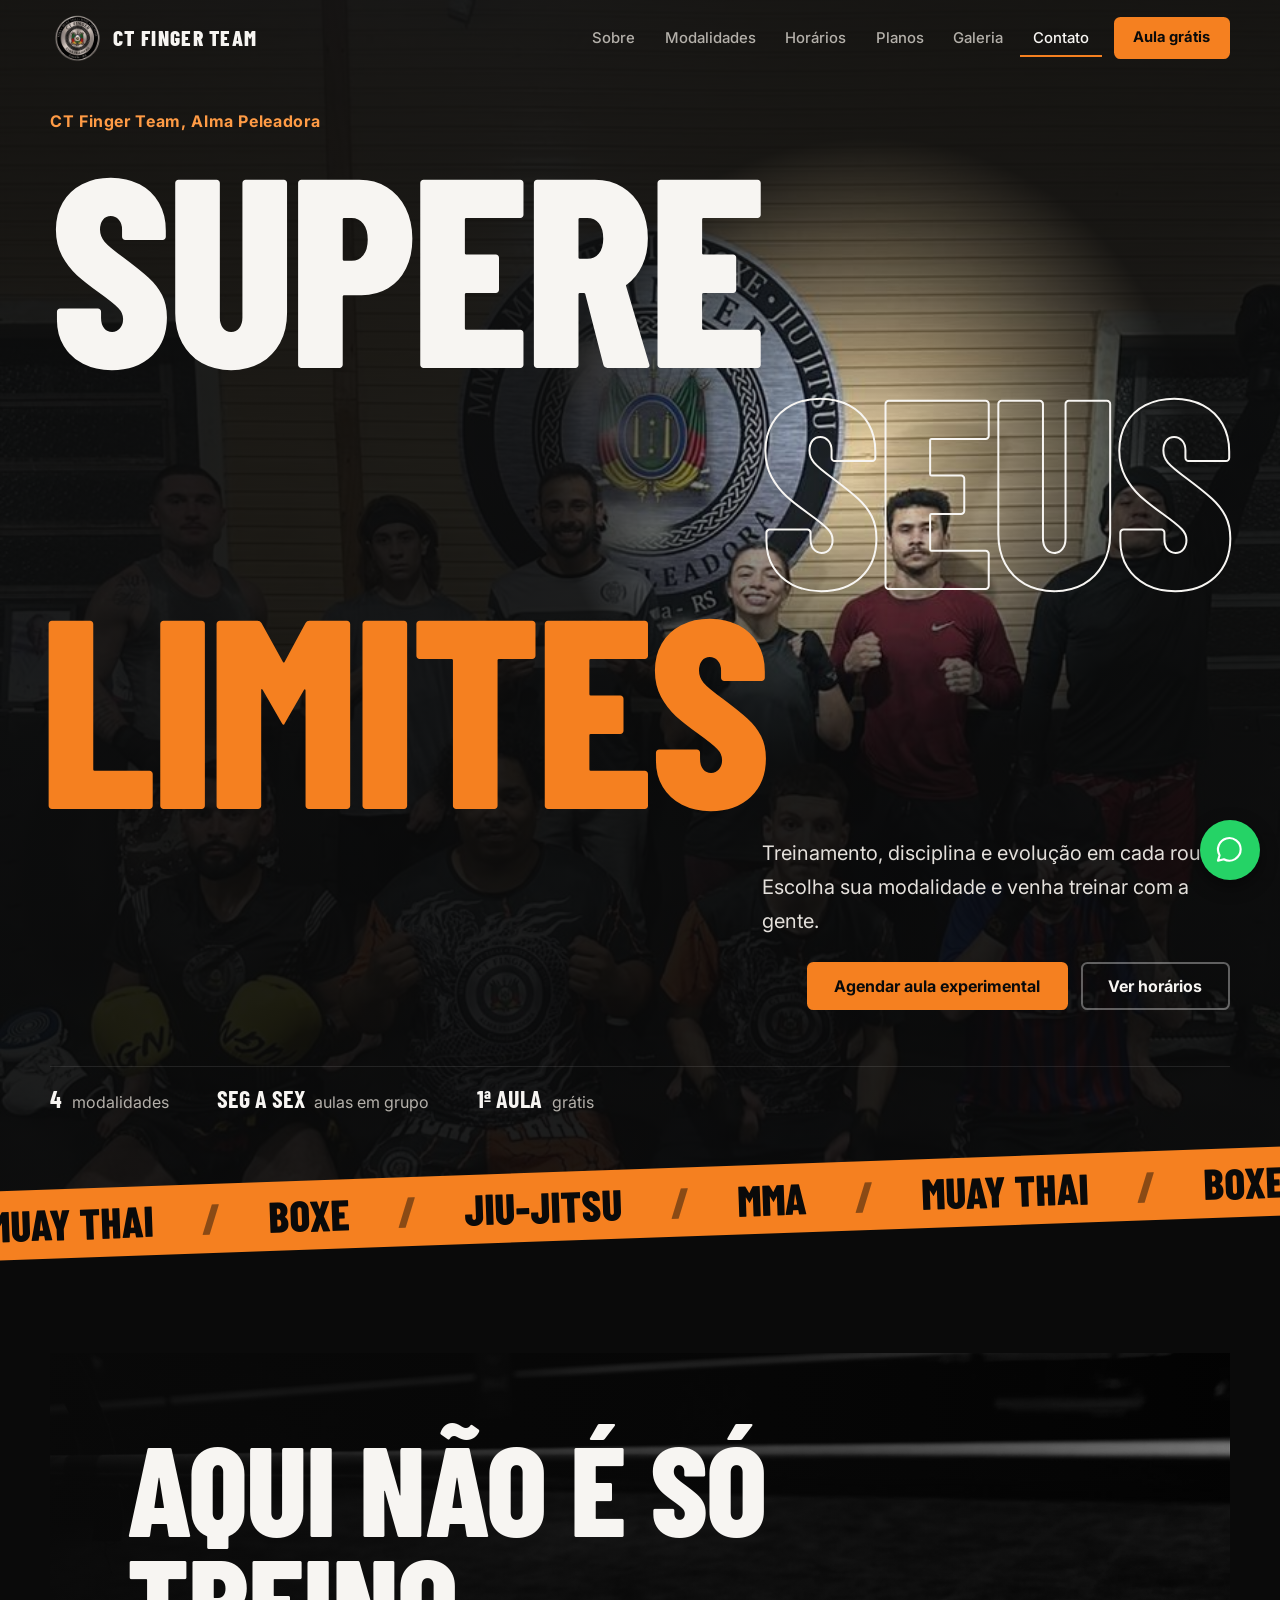
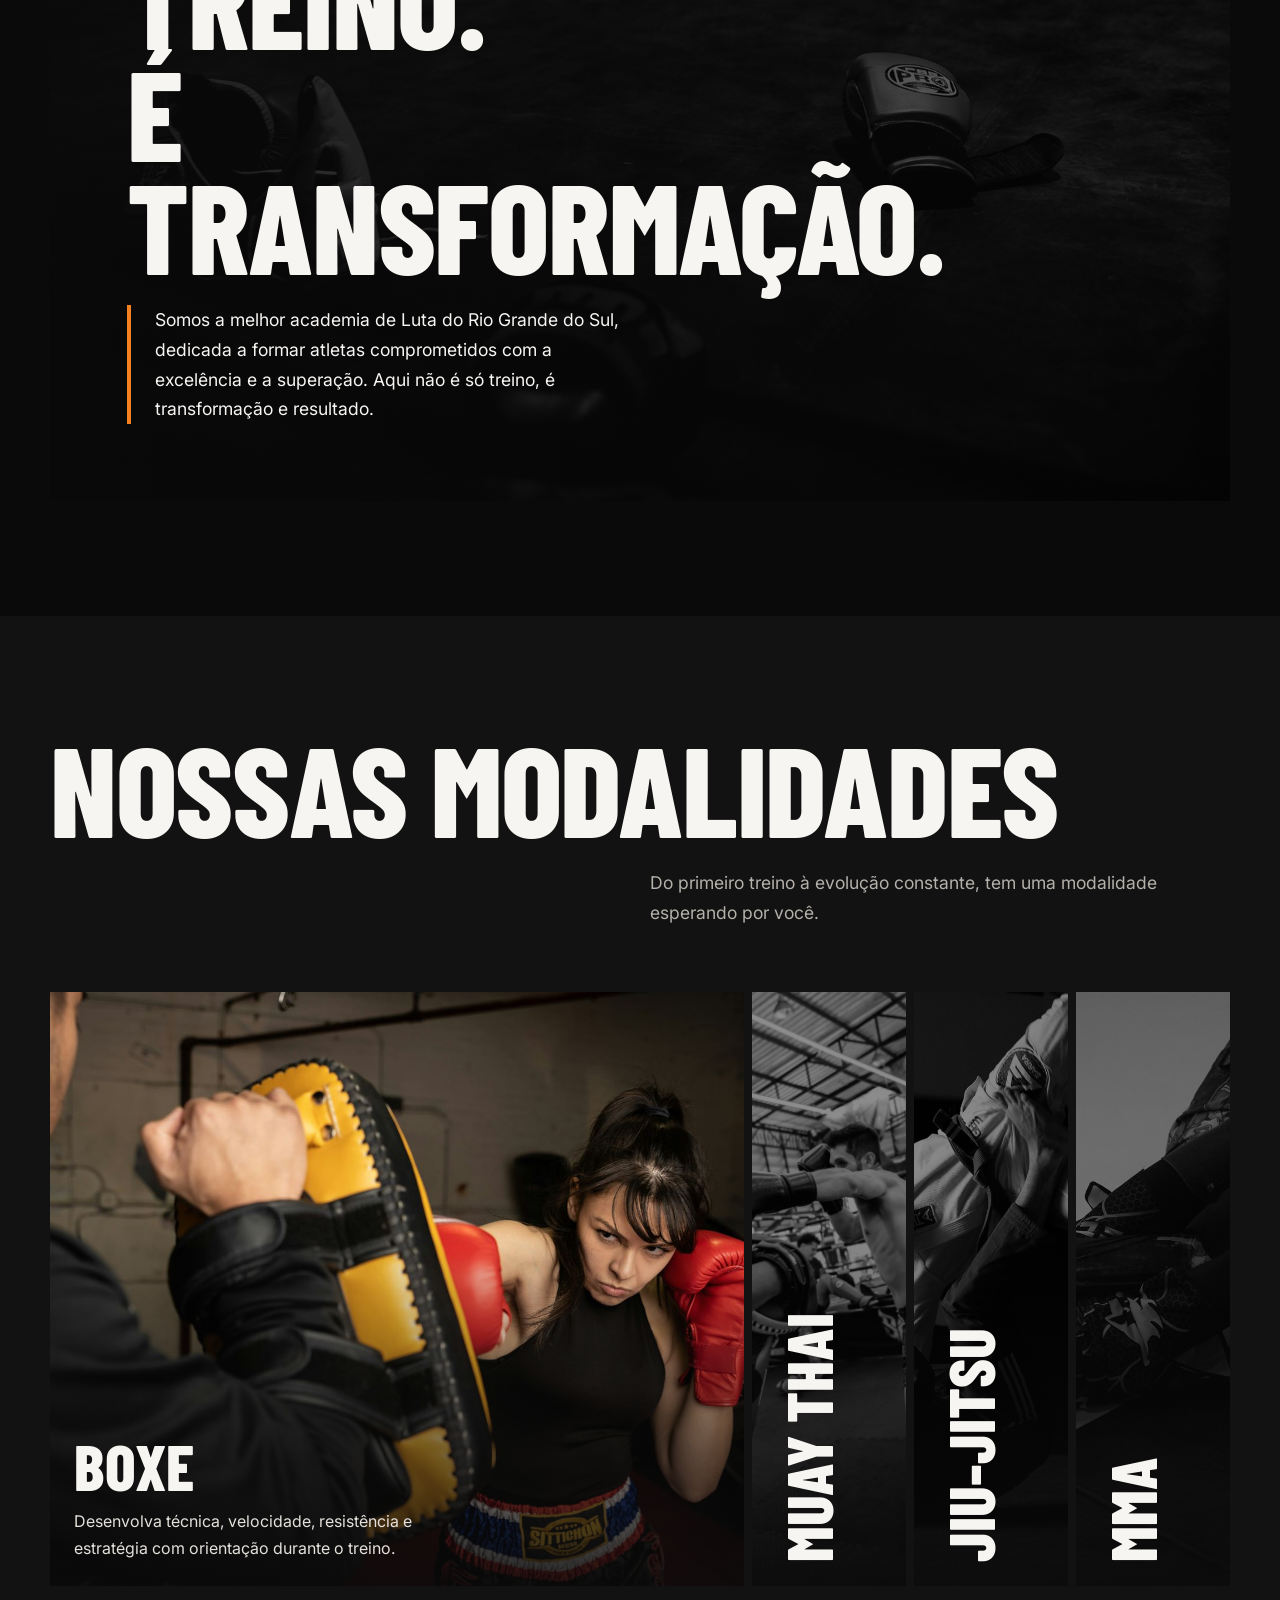
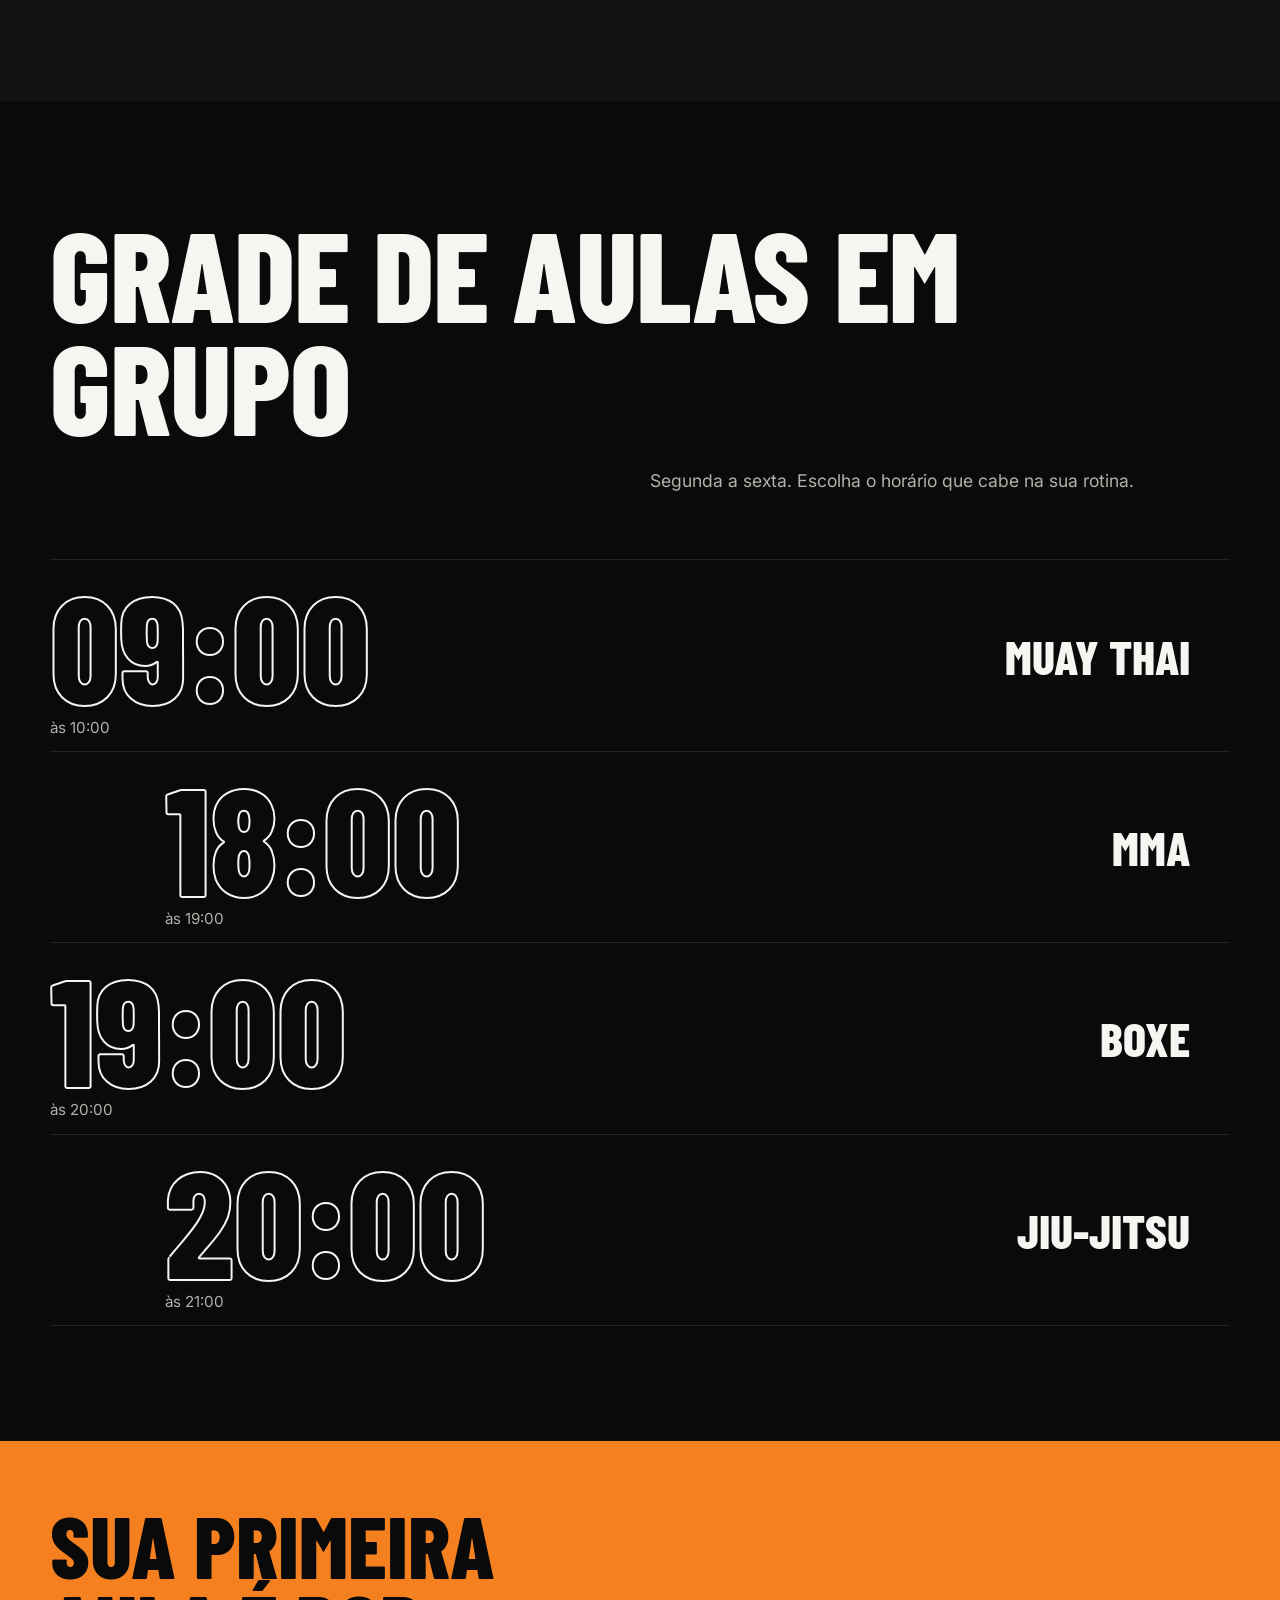
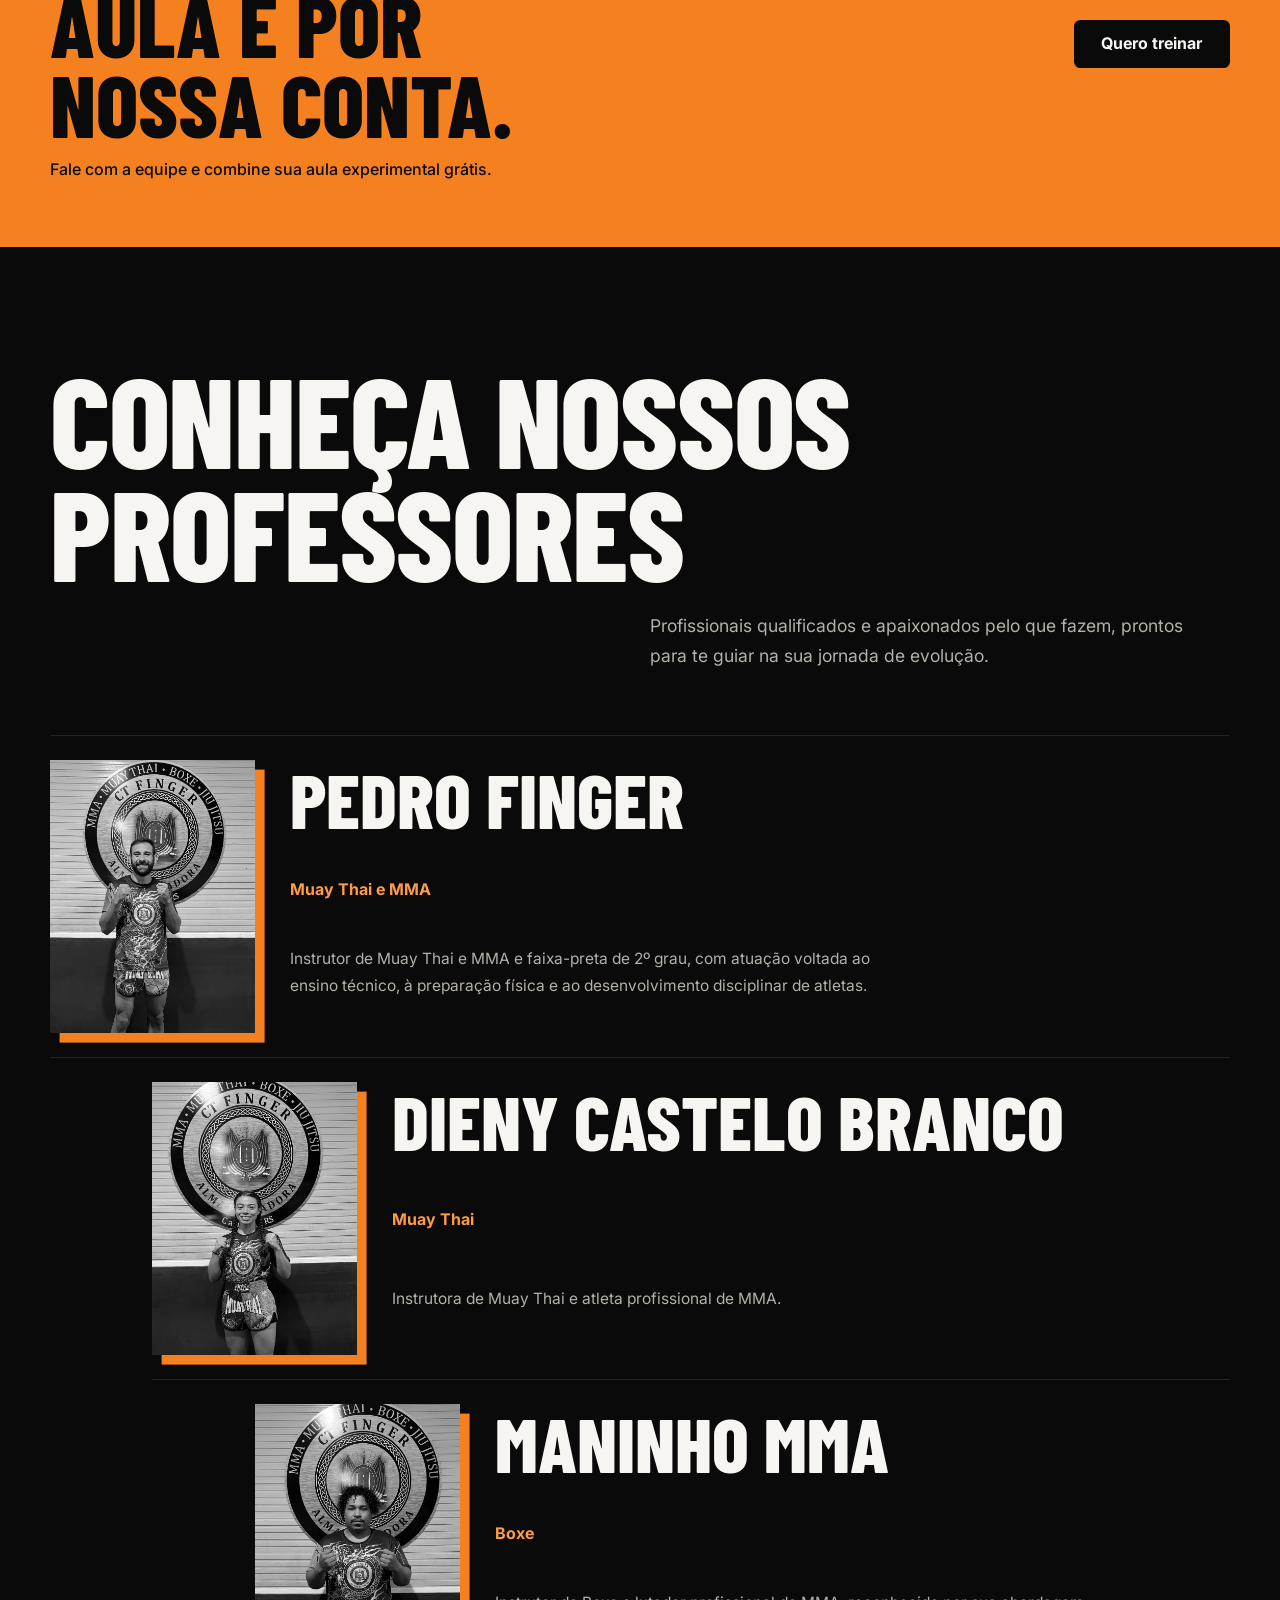
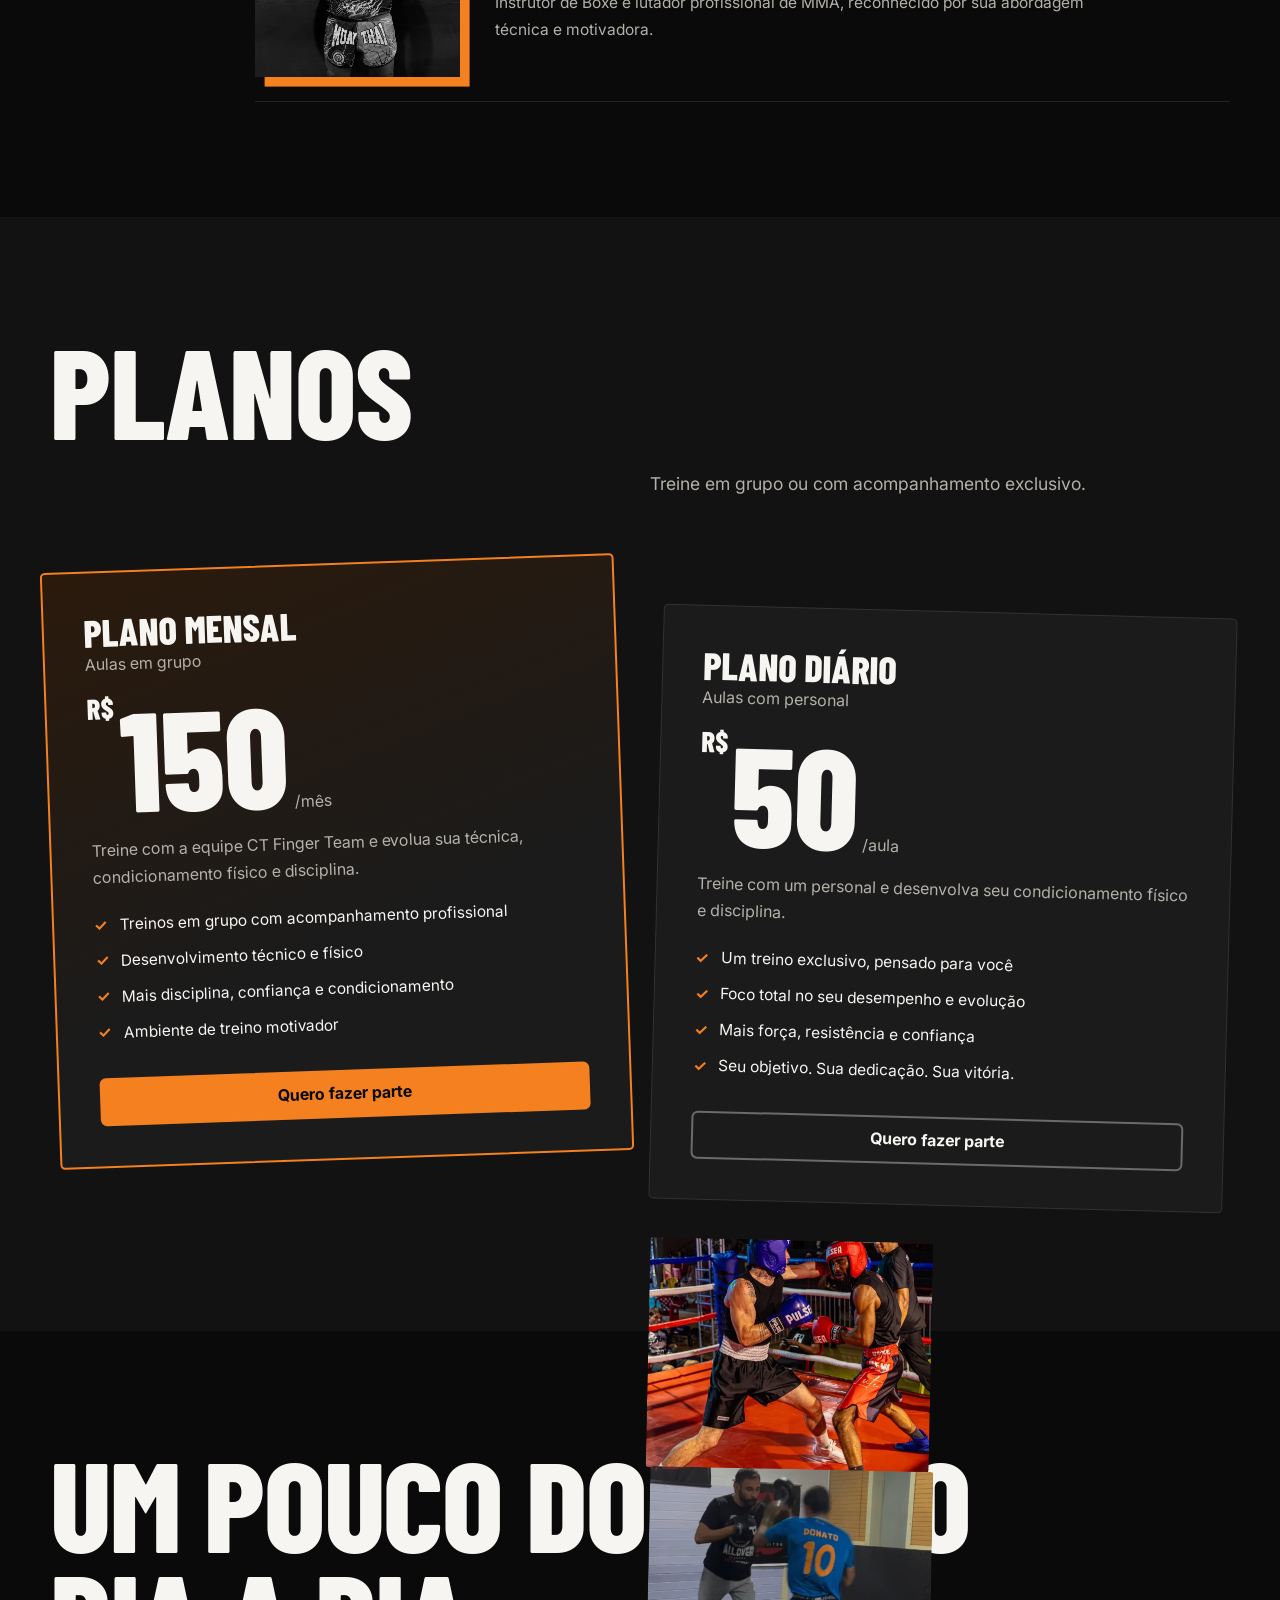
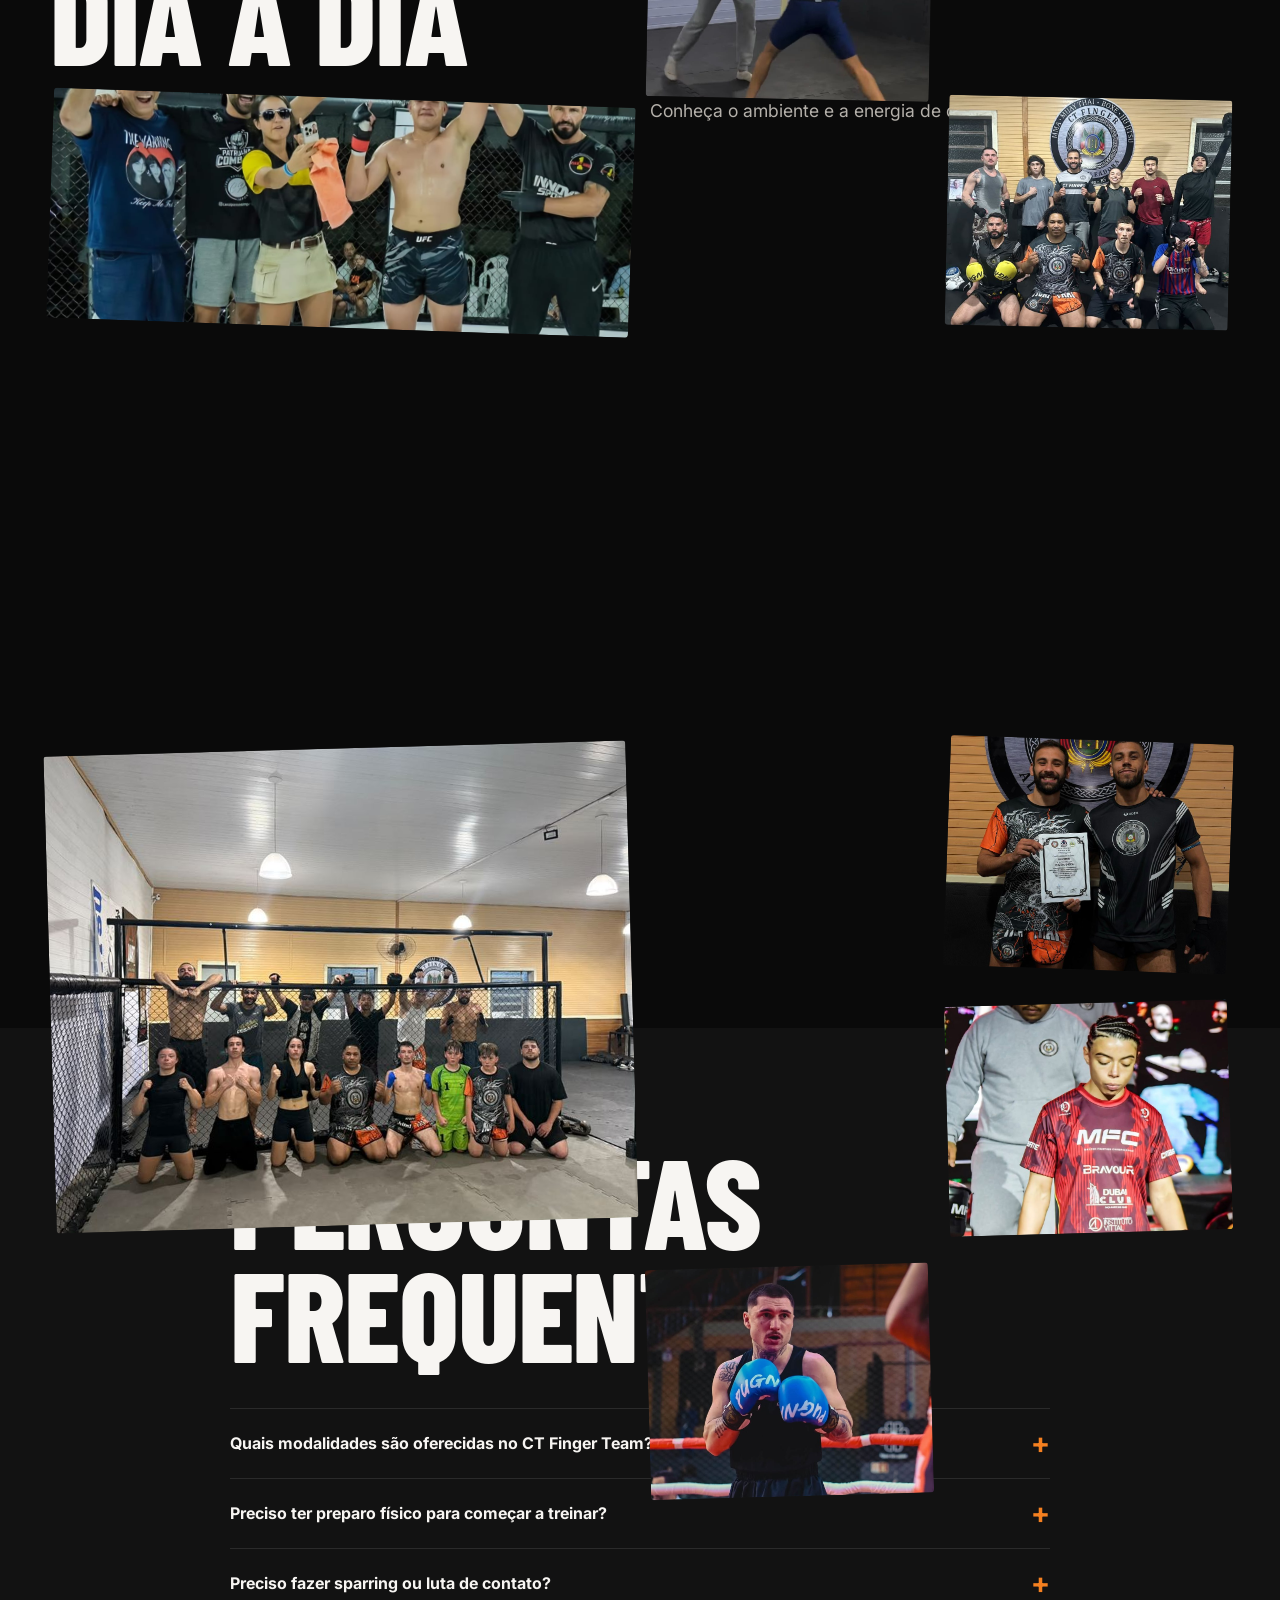
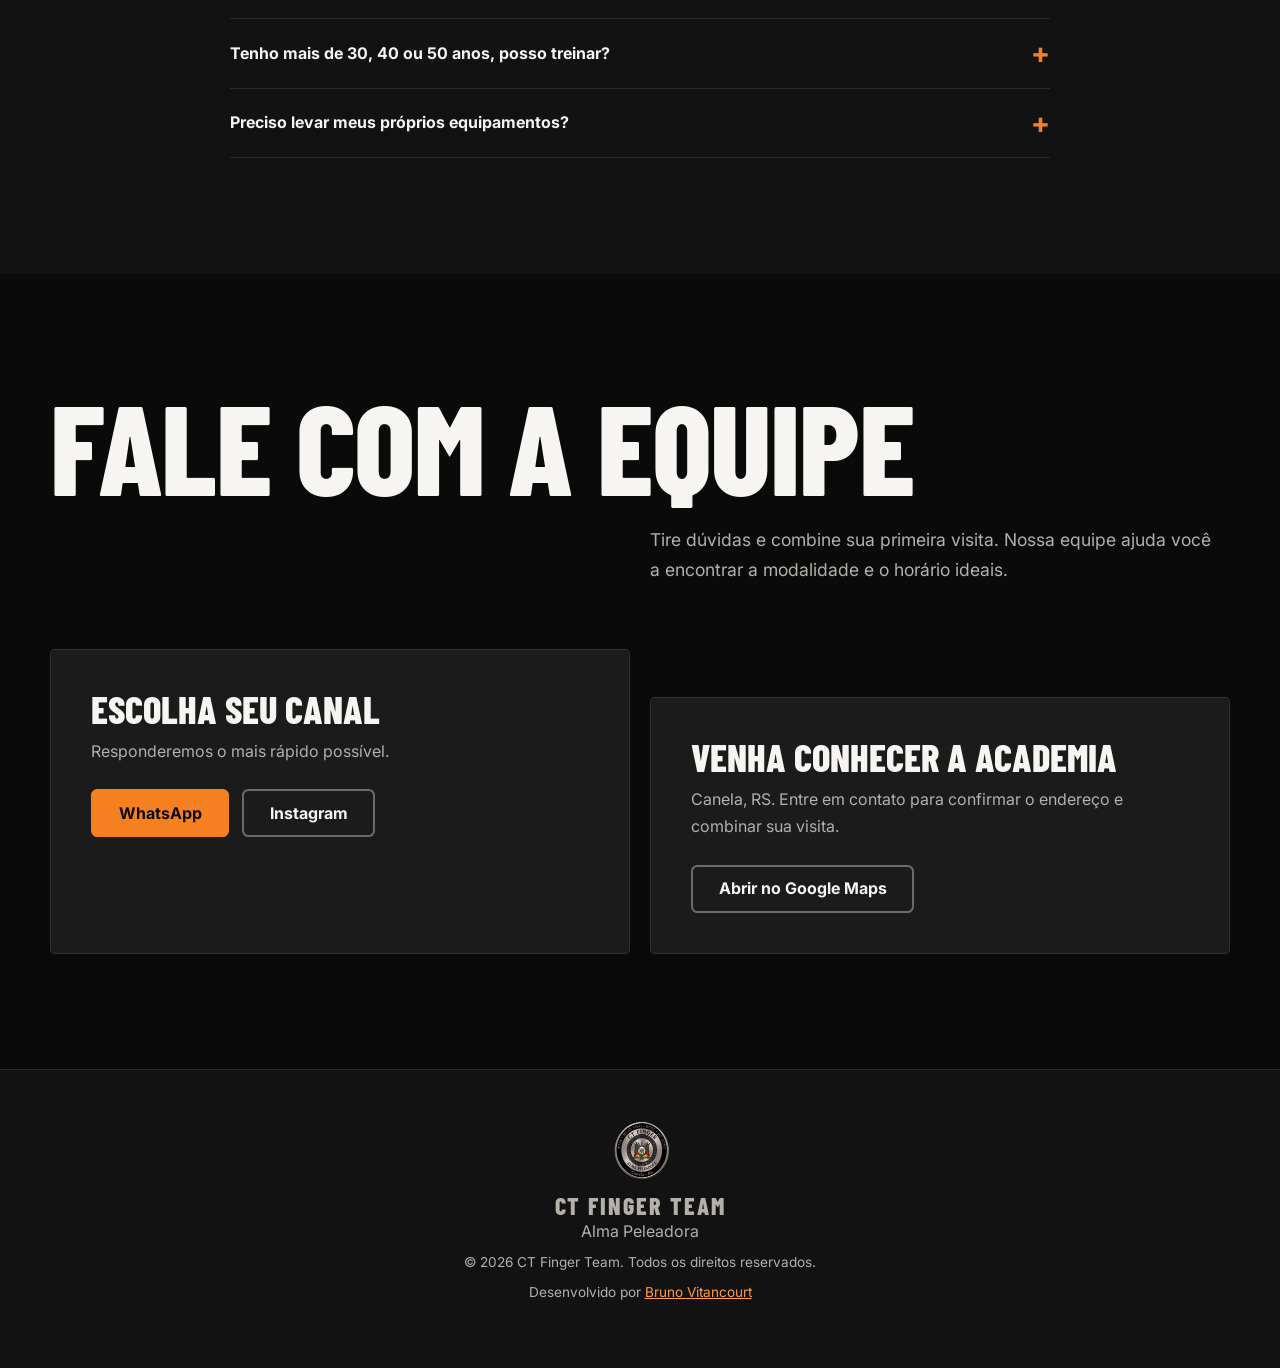
==== commit 09872679: "Atualiza contato de referência em todo o site" ====
--- a/index.html
+++ b/index.html
@@ -35,7 +35,7 @@
                     <li><a href="#planos">Planos</a></li>
                     <li><a href="#galeria">Galeria</a></li>
                     <li><a href="#contato">Contato</a></li>
-                    <li><a class="btn btn--primary btn--sm" href="https://wa.me/5554993515225" data-wa="Olá! Quero agendar minha aula experimental no CT Finger Team." target="_blank" rel="noopener noreferrer">Aula grátis</a></li>
+                    <li><a class="btn btn--primary btn--sm" href="https://wa.me/555496058464" data-wa="Olá! Quero agendar minha aula experimental no CT Finger Team." target="_blank" rel="noopener noreferrer">Aula grátis</a></li>
                 </ul>
             </nav>
         </div>
@@ -49,7 +49,7 @@
                 <h1 id="hero-title"><span>Supere</span><span>seus</span><span>limites</span></h1>
                 <p class="hero__text">Treinamento, disciplina e evolução em cada round. Escolha sua modalidade e venha treinar com a gente.</p>
                 <div class="hero__actions">
-                    <a class="btn btn--primary" href="https://wa.me/5554993515225" data-wa="Olá! Quero agendar minha aula experimental no CT Finger Team." target="_blank" rel="noopener noreferrer">Agendar aula experimental</a>
+                    <a class="btn btn--primary" href="https://wa.me/555496058464" data-wa="Olá! Quero agendar minha aula experimental no CT Finger Team." target="_blank" rel="noopener noreferrer">Agendar aula experimental</a>
                     <a class="btn btn--ghost" href="#horarios">Ver horários</a>
                 </div>
             </div>
@@ -116,7 +116,7 @@
                     <h2 id="band-title">Sua primeira aula é por nossa conta.</h2>
                     <p>Fale com a equipe e combine sua aula experimental grátis.</p>
                 </div>
-                <a class="btn btn--dark" href="https://wa.me/5554993515225" data-wa="Olá! Quero agendar minha aula experimental no CT Finger Team." target="_blank" rel="noopener noreferrer">Quero treinar</a>
+                <a class="btn btn--dark" href="https://wa.me/555496058464" data-wa="Olá! Quero agendar minha aula experimental no CT Finger Team." target="_blank" rel="noopener noreferrer">Quero treinar</a>
             </div>
         </section>
 
@@ -163,7 +163,7 @@
                             <li>Mais disciplina, confiança e condicionamento</li>
                             <li>Ambiente de treino motivador</li>
                         </ul>
-                        <a class="btn btn--primary" href="https://wa.me/5554993515225" data-wa="Olá! Tenho interesse no Plano Mensal (aulas em grupo) do CT Finger Team." target="_blank" rel="noopener noreferrer">Quero fazer parte</a>
+                        <a class="btn btn--primary" href="https://wa.me/555496058464" data-wa="Olá! Tenho interesse no Plano Mensal (aulas em grupo) do CT Finger Team." target="_blank" rel="noopener noreferrer">Quero fazer parte</a>
                     </article>
                     <article class="plan">
                         <h3>Plano diário</h3>
@@ -176,7 +176,7 @@
                             <li>Mais força, resistência e confiança</li>
                             <li>Seu objetivo. Sua dedicação. Sua vitória.</li>
                         </ul>
-                        <a class="btn btn--ghost" href="https://wa.me/5554993515225" data-wa="Olá! Tenho interesse no Plano Diário (aula com personal) do CT Finger Team." target="_blank" rel="noopener noreferrer">Quero fazer parte</a>
+                        <a class="btn btn--ghost" href="https://wa.me/555496058464" data-wa="Olá! Tenho interesse no Plano Diário (aula com personal) do CT Finger Team." target="_blank" rel="noopener noreferrer">Quero fazer parte</a>
                     </article>
                 </div>
             </div>
@@ -227,7 +227,7 @@
                         <h3>Escolha seu canal</h3>
                         <p>Responderemos o mais rápido possível.</p>
                         <div class="contact__actions">
-                            <a class="btn btn--primary" href="https://wa.me/5554993515225" target="_blank" rel="noopener noreferrer">WhatsApp</a>
+                            <a class="btn btn--primary" href="https://wa.me/555496058464" target="_blank" rel="noopener noreferrer">WhatsApp</a>
                             <a class="btn btn--ghost" href="https://www.instagram.com/ct_finger/" target="_blank" rel="noopener noreferrer">Instagram</a>
                         </div>
                     </article>
@@ -253,11 +253,10 @@
         </div>
     </footer>
 
-    <a class="whatsapp-float" href="https://wa.me/5554993515225" target="_blank" rel="noopener noreferrer" aria-label="Fale com o CT Finger Team pelo WhatsApp">
+    <a class="whatsapp-float" href="https://wa.me/555496058464" target="_blank" rel="noopener noreferrer" aria-label="Fale com o CT Finger Team pelo WhatsApp">
         <svg viewBox="0 0 24 24" aria-hidden="true" focusable="false">
             <path d="M20 11.5a8.5 8.5 0 0 1-12.6 7.4L3 20l1.2-4.1A8.5 8.5 0 1 1 20 11.5Z"></path>
-            <path d="M8.2 8.4c.2-.5.4-.5.7-.5h.5c.2 0 .4.1.5.4l.7 1.6c.1.2.1.4 0 .6l-.5.6c-.2.2-.1.4 0 .6a6.6 6.6 0 0 0 2.9 2.8c.2.1.4.1.5-.1l.7-.8c.2-.2.4-.2.6-.1l1.5.7c.2.1.3.3.3.5 0 .4-.2 1.1-.6 1.4-.4.4-1 .6-1.6.5-.6 0-1.4-.3-2.3-.7-1.1-.5-2.1-1.4-2.9-2.3-.8-.9-1.3-1.9-1.4-2.6-.2-.7 0-1.4.4-1.9Z"></path>
-        </svg>
+            <path d="M8.2 8.4c.2-.5.4-.5.7-.5h.5c.2 0 .4.1.5.4l.7 1.6c.1.2.1.4 0 .6l-.5.6c-.2.2-.1.4 0 .6a6.6 6.6 0 0 0 2.9 2.8c.2.1.4.1.5-.1l.7-.8c.2-.2.4-.2.6-.1l1.5.7c.2.1.3.3.3.5 0 .4-.2 1.1-.6 1.4-.4.4-1 .6-1.6.5-.6 0-1.
     </a>
 </body>
 </html>
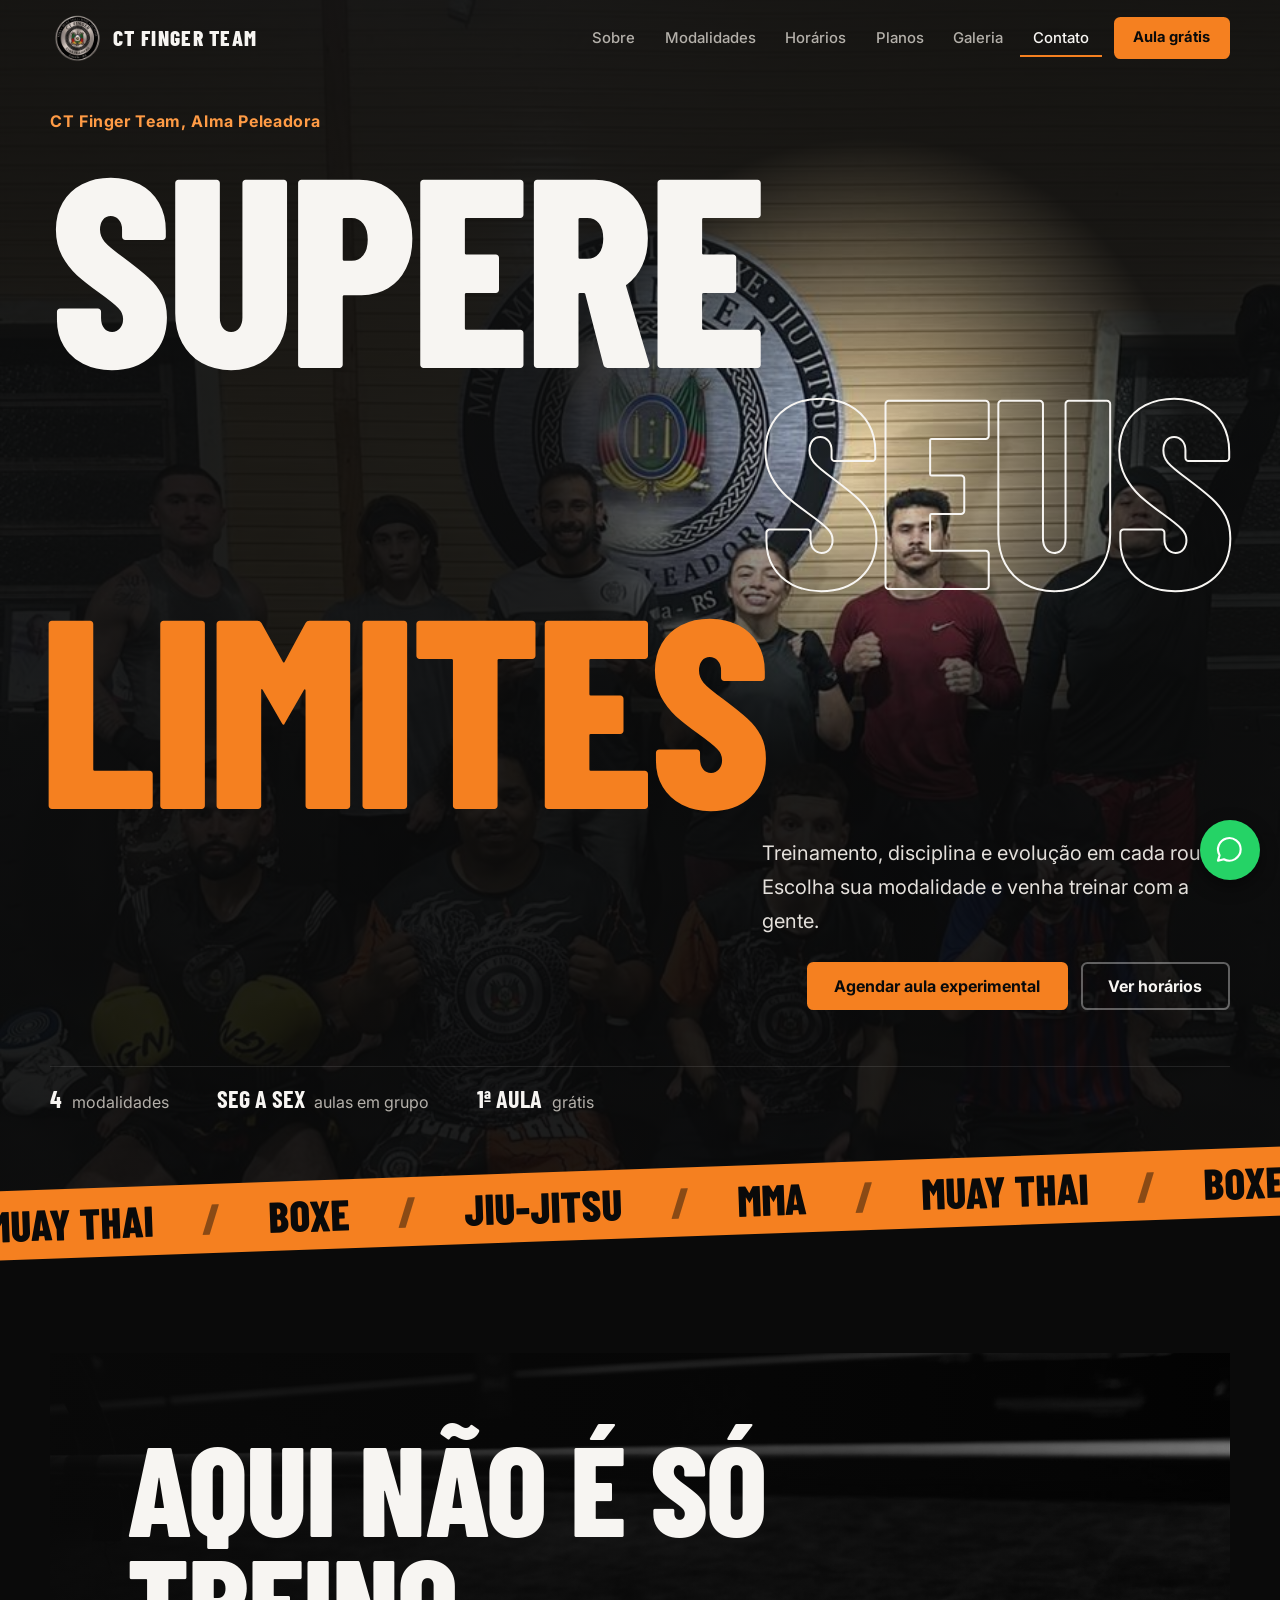
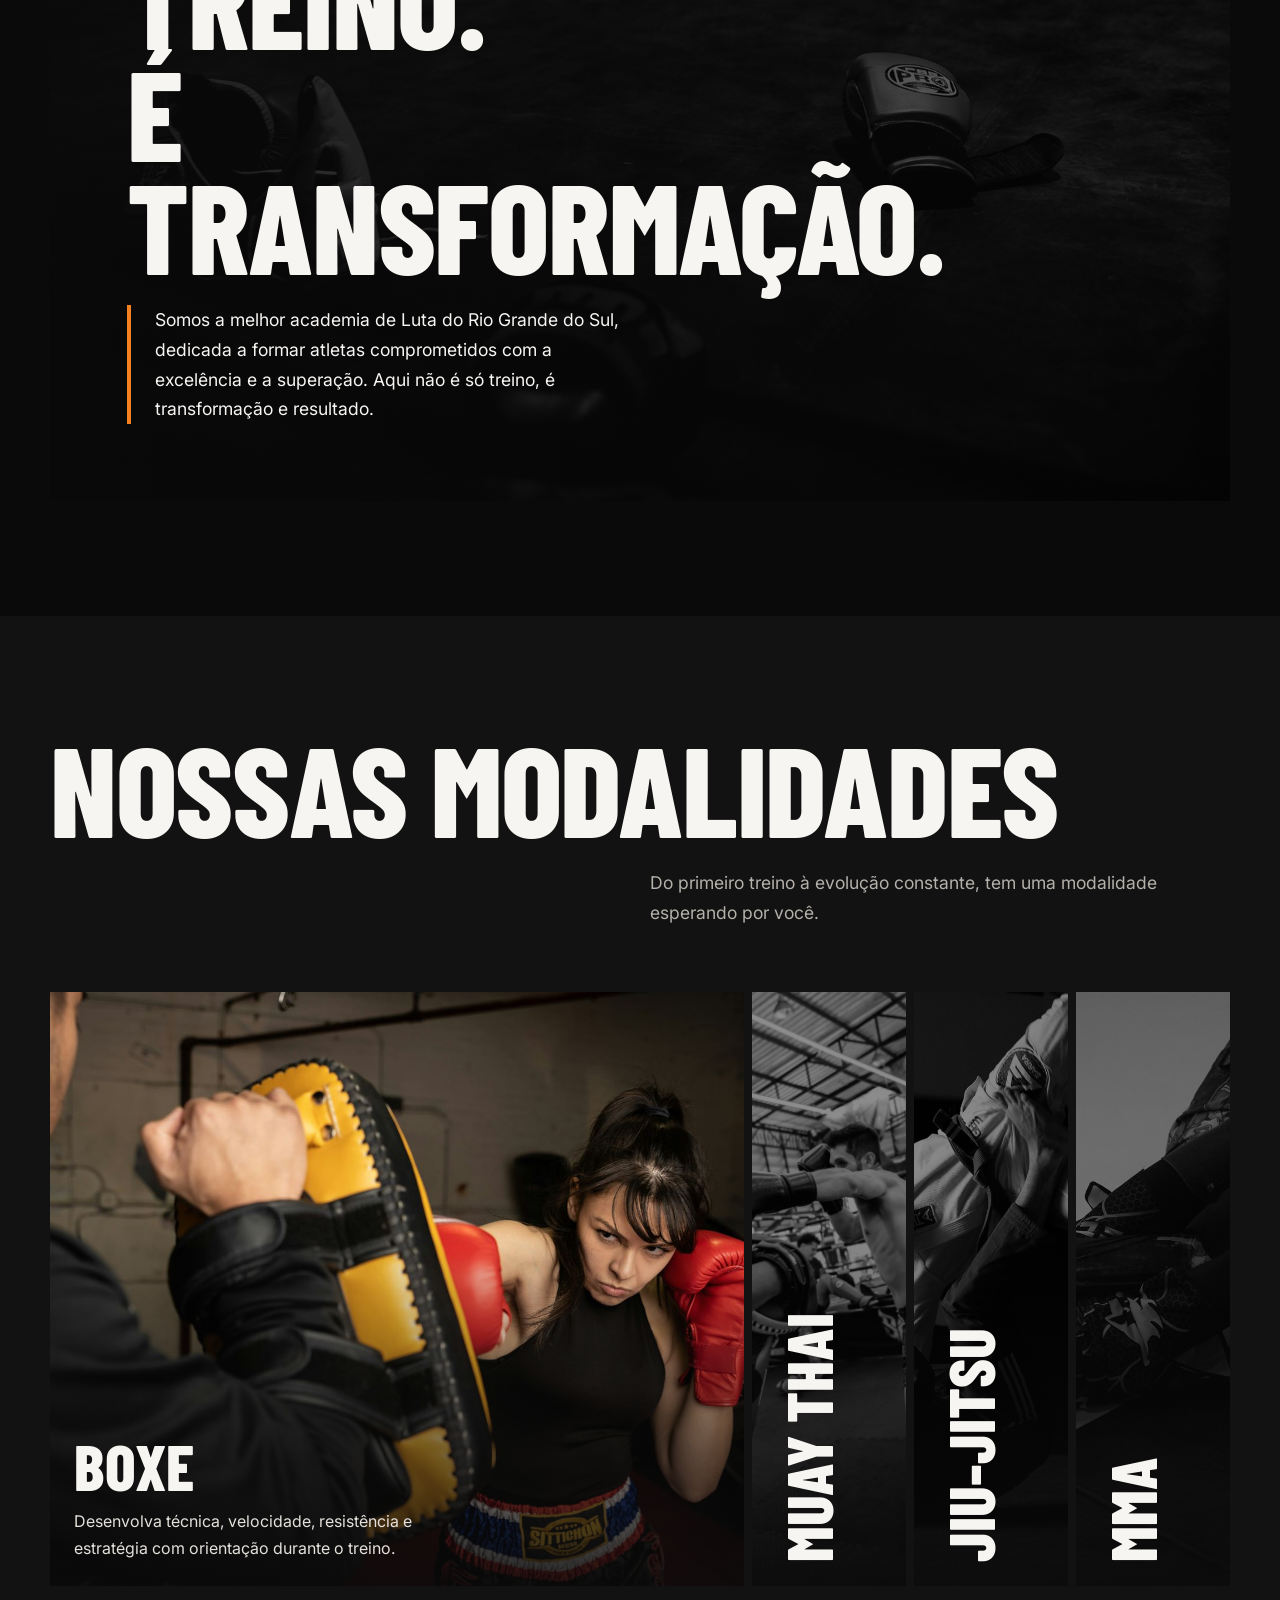
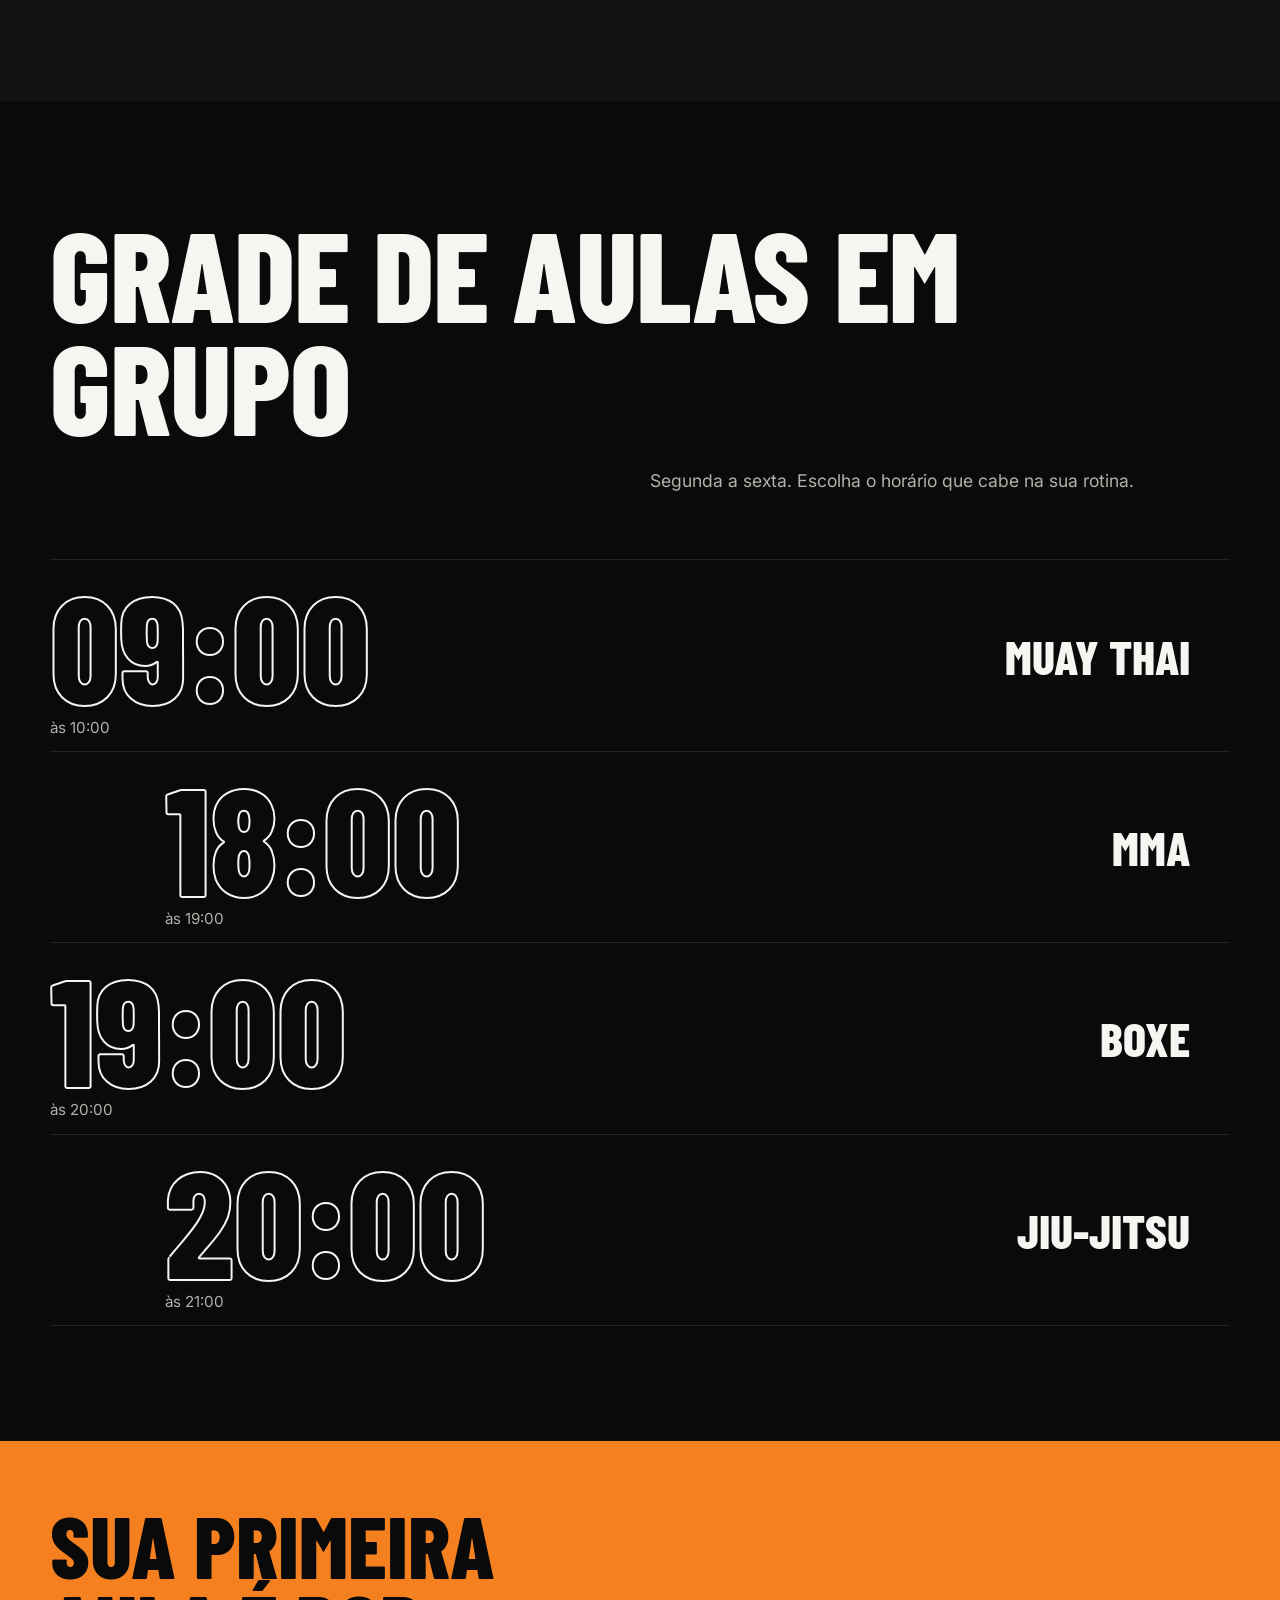
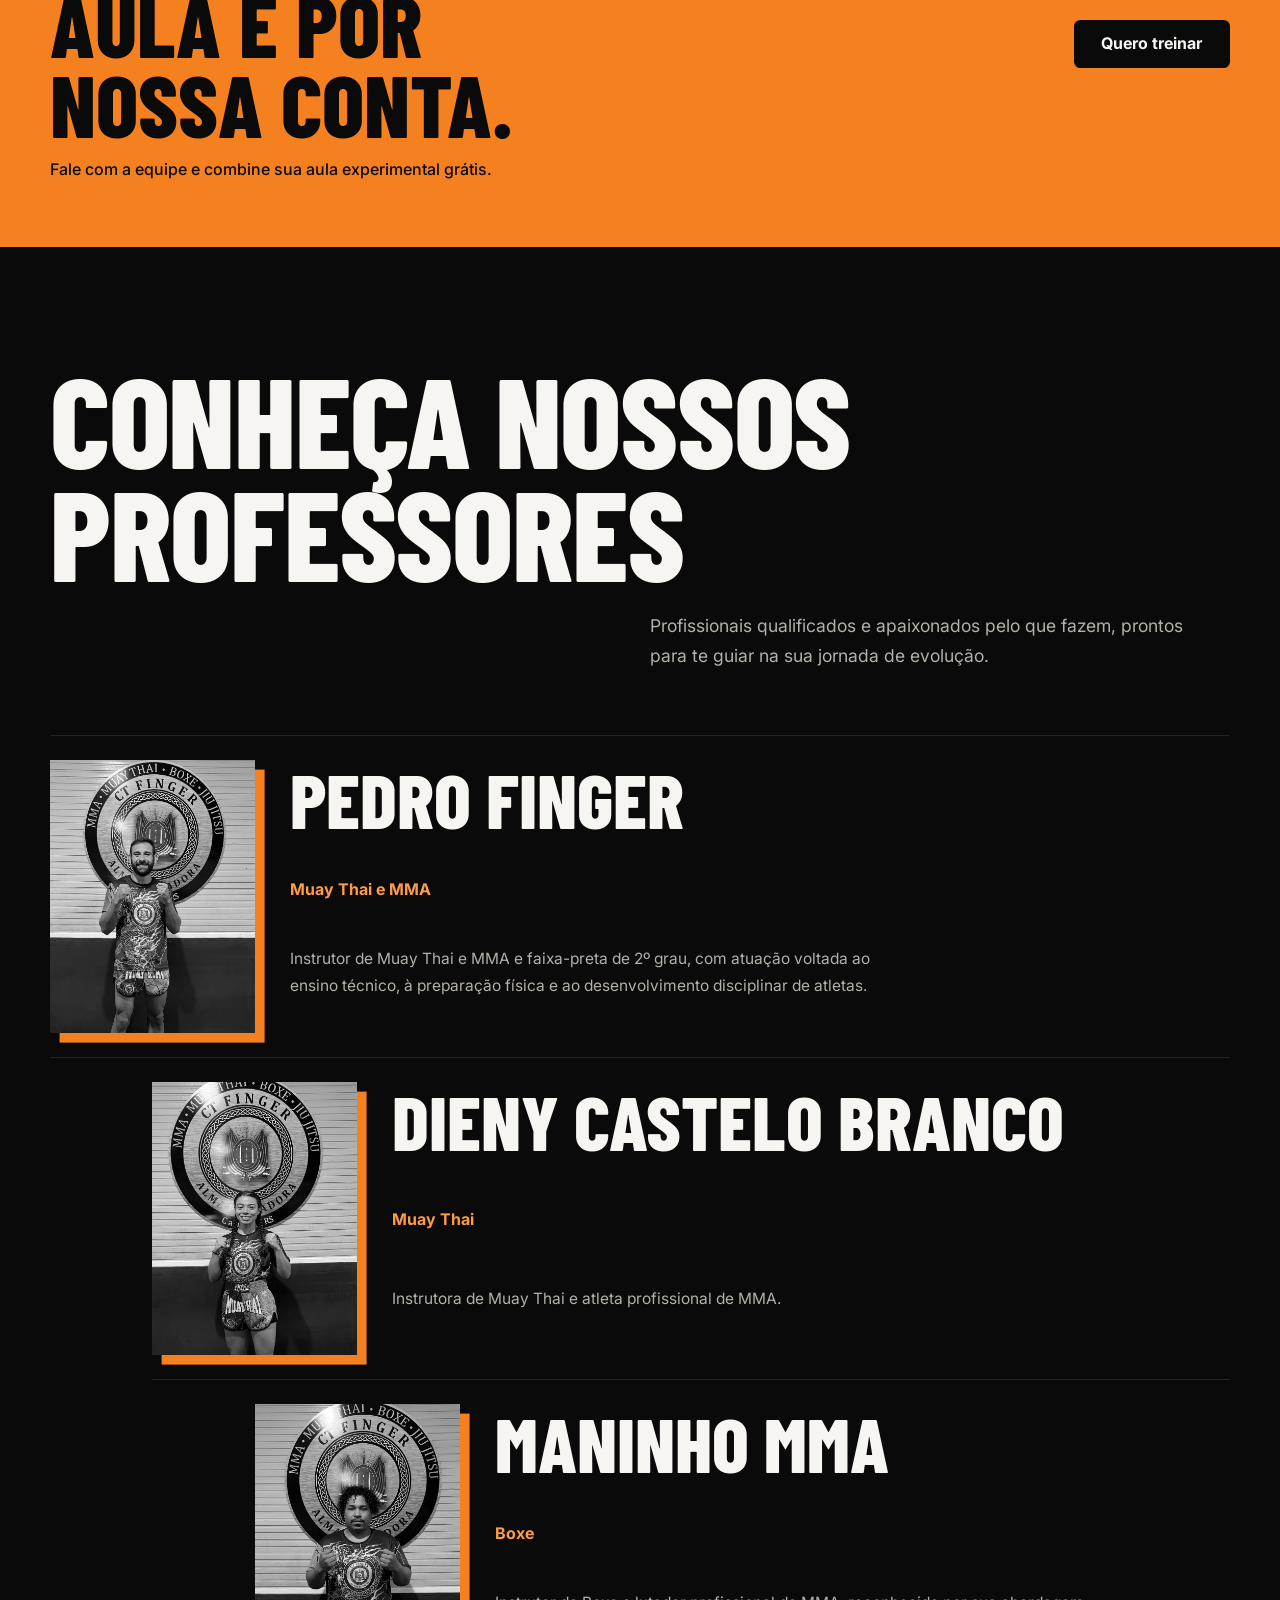
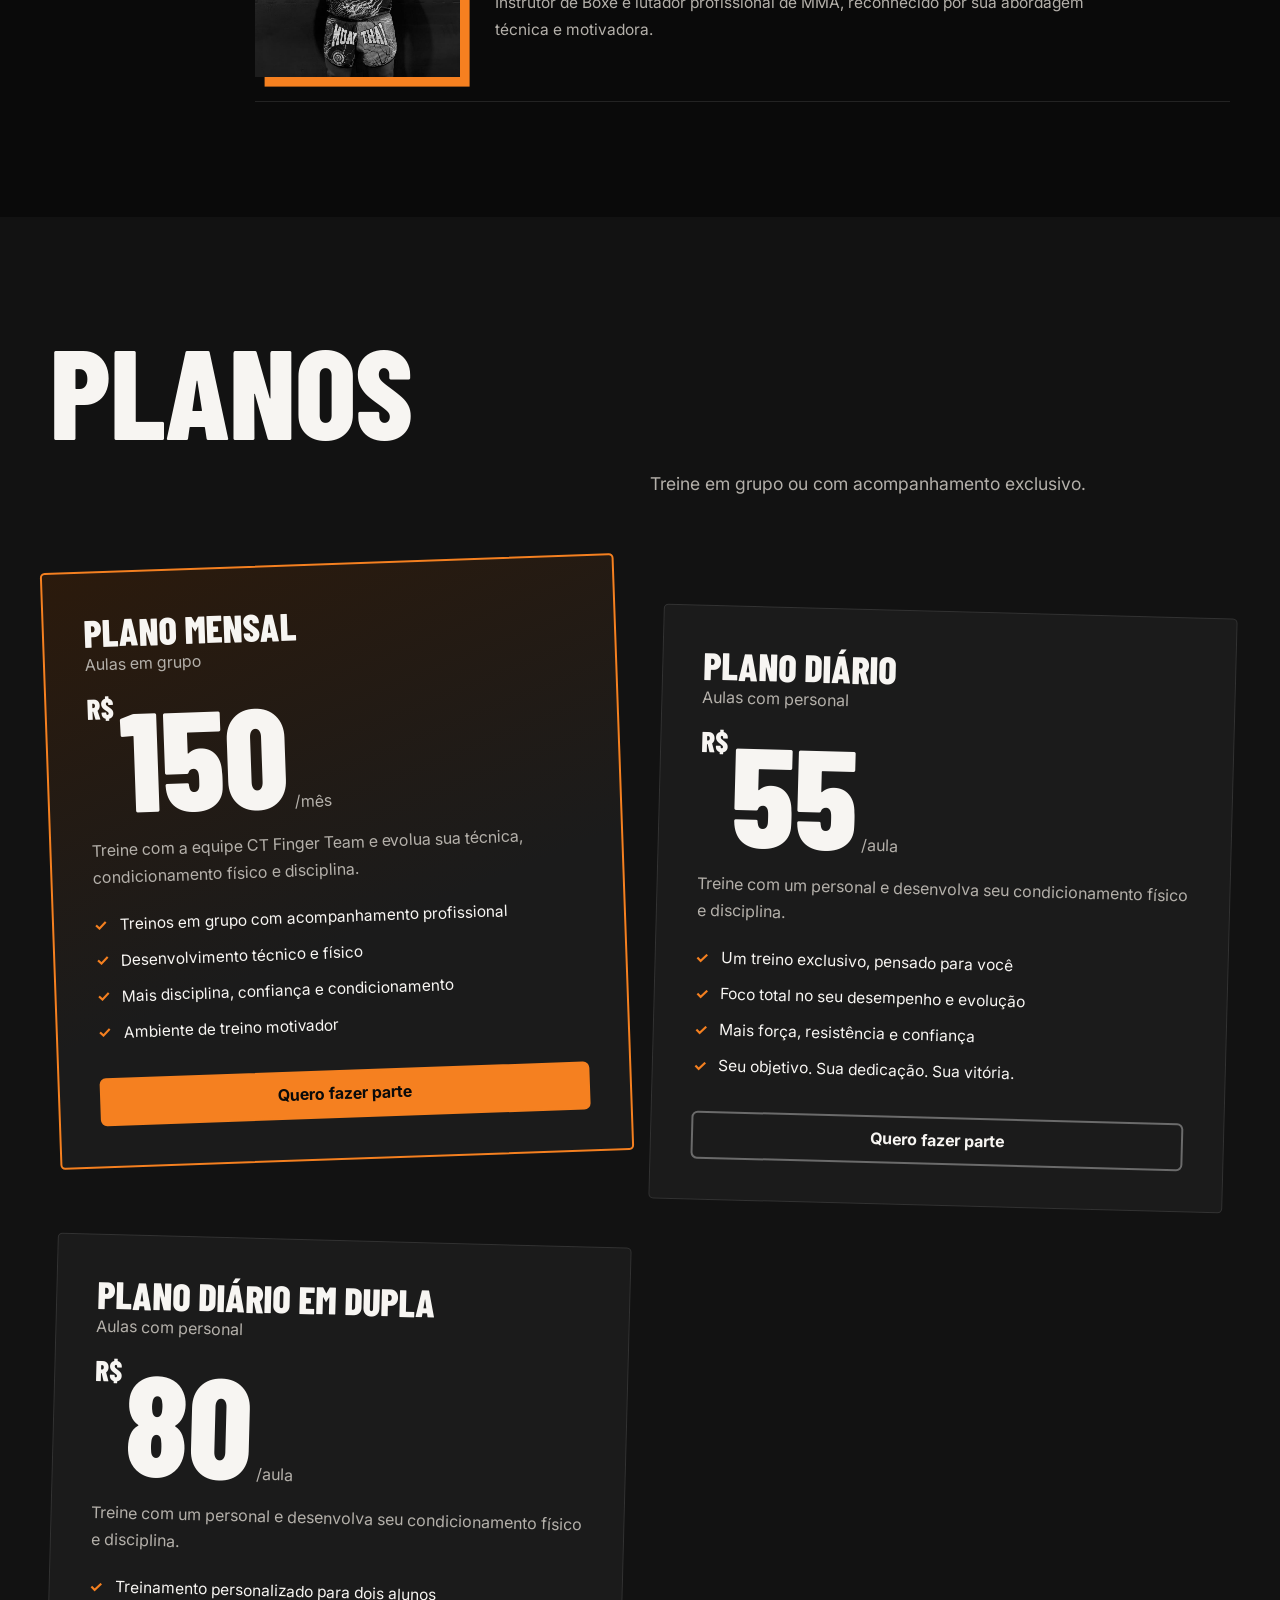
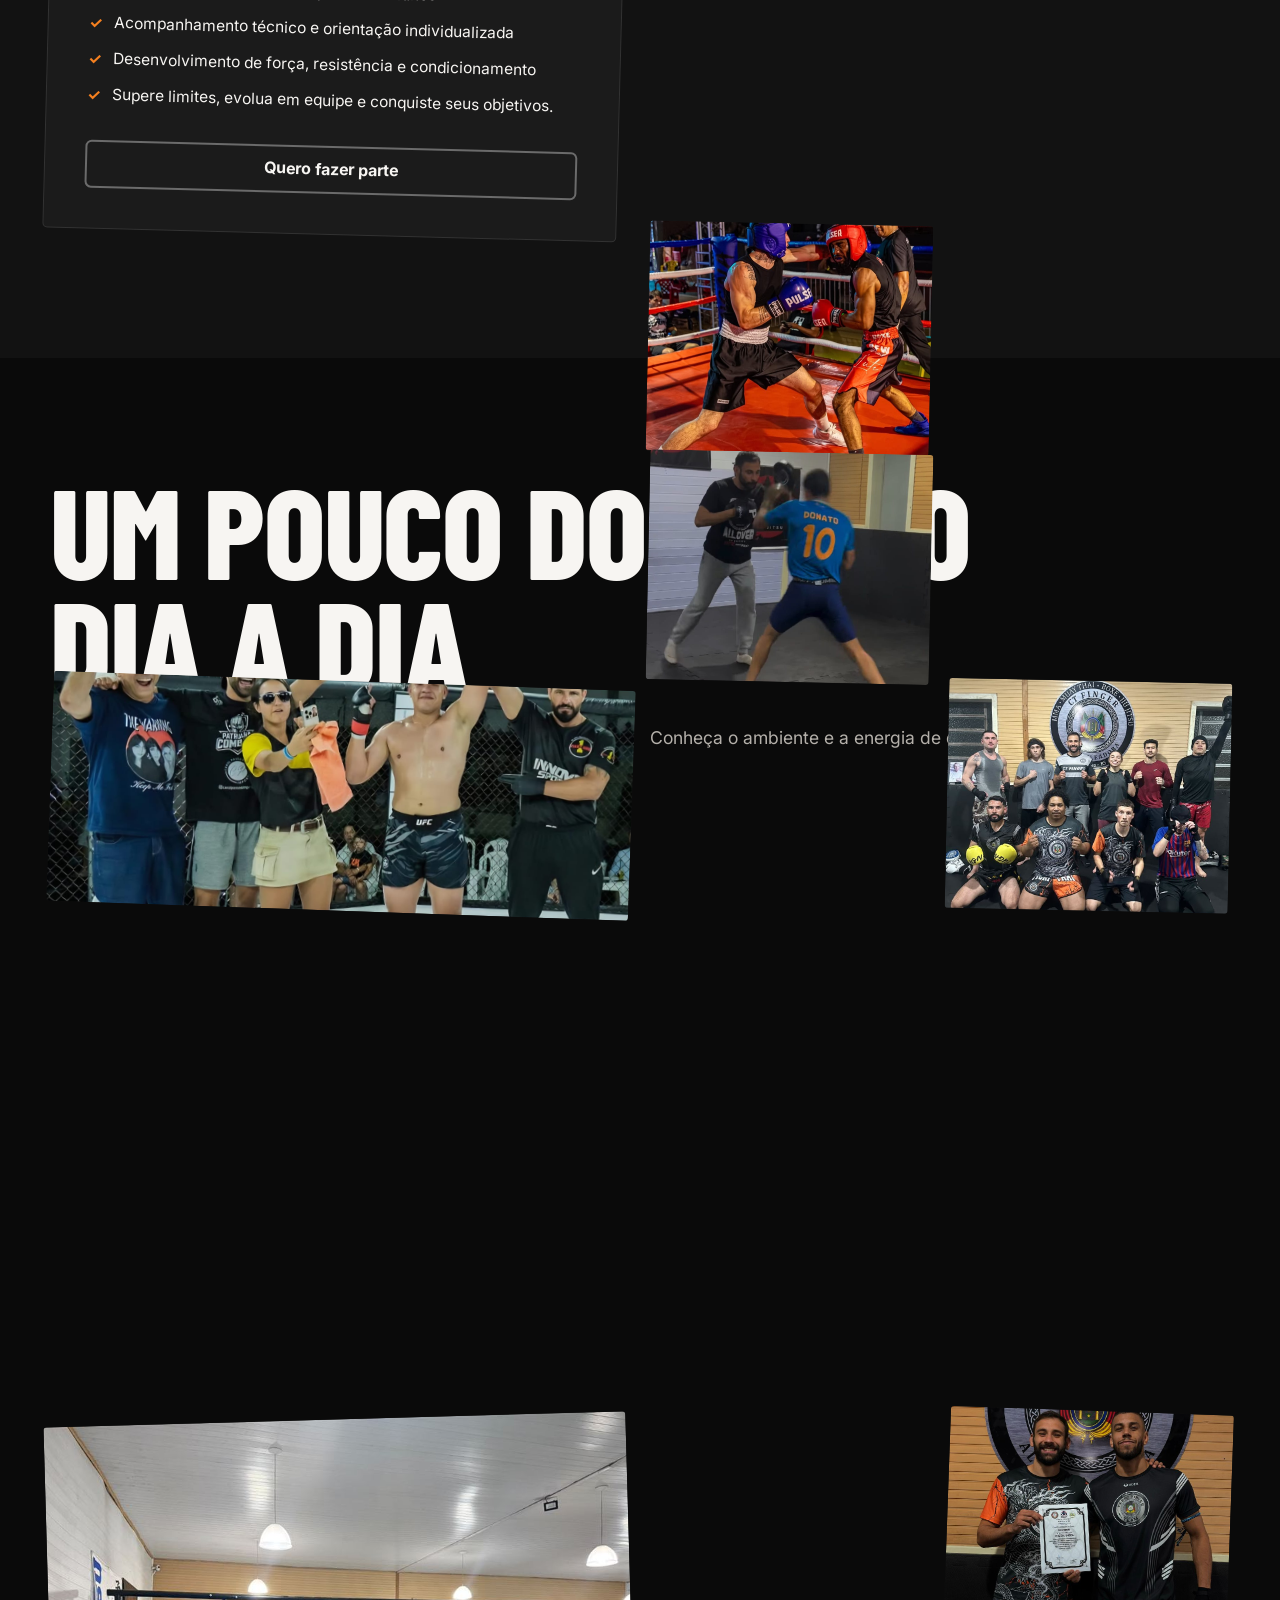
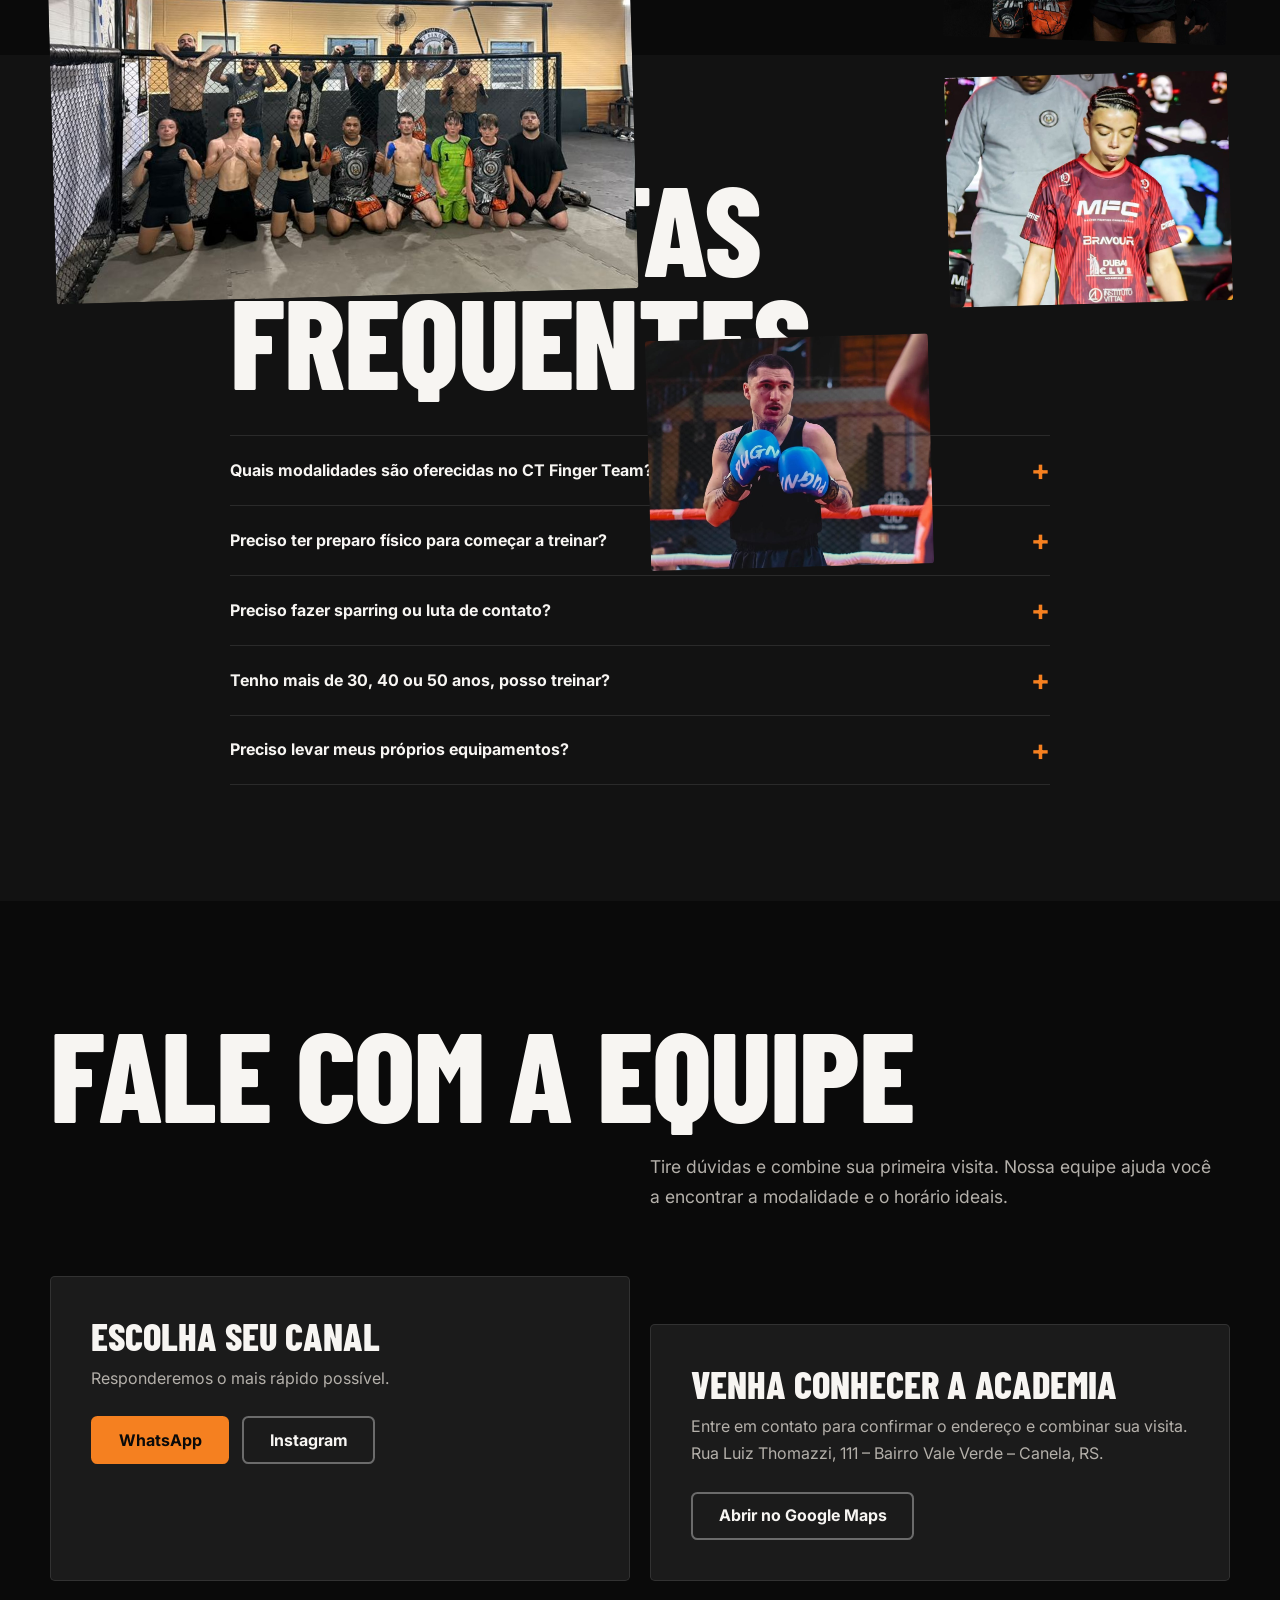
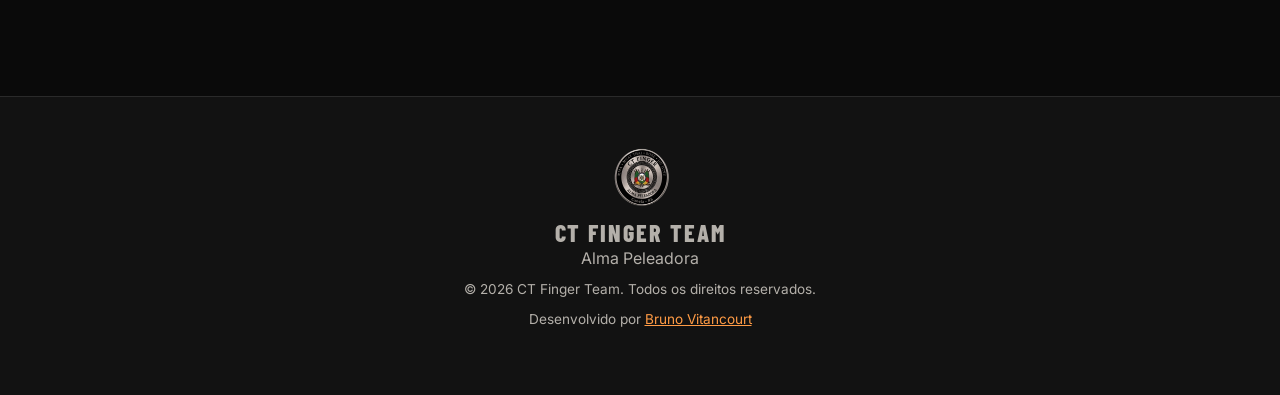
==== commit bb7b5a2c: "Atualiza planos e endereco da academia Co-authored-by: Copilot <223556219+Copilot@users.noreply.gith" ====
--- a/index.html
+++ b/index.html
@@ -168,13 +168,26 @@
                     <article class="plan">
                         <h3>Plano diário</h3>
                         <p class="plan__kind">Aulas com personal</p>
-                        <p class="plan__price"><span>R$</span>50<small>/aula</small></p>
+                        <p class="plan__price"><span>R$</span>55<small>/aula</small></p>
                         <p>Treine com um personal e desenvolva seu condicionamento físico e disciplina.</p>
                         <ul>
                             <li>Um treino exclusivo, pensado para você</li>
                             <li>Foco total no seu desempenho e evolução</li>
                             <li>Mais força, resistência e confiança</li>
                             <li>Seu objetivo. Sua dedicação. Sua vitória.</li>
+                        </ul>
+                        <a class="btn btn--ghost" href="https://wa.me/555496058464" data-wa="Olá! Tenho interesse no Plano Diário (aula com personal) do CT Finger Team." target="_blank" rel="noopener noreferrer">Quero fazer parte</a>
+                    </article>
+                    <article class="plan">
+                        <h3>Plano diário em dupla</h3>
+                        <p class="plan__kind">Aulas com personal</p>
+                        <p class="plan__price"><span>R$</span>80<small>/aula</small></p>
+                        <p>Treine com um personal e desenvolva seu condicionamento físico e disciplina.</p>
+                        <ul>
+                            <li>Treinamento personalizado para dois alunos</li>
+                            <li>Acompanhamento técnico e orientação individualizada</li>
+                            <li>Desenvolvimento de força, resistência e condicionamento</li>
+                            <li>Supere limites, evolua em equipe e conquiste seus objetivos.</li>
                         </ul>
                         <a class="btn btn--ghost" href="https://wa.me/555496058464" data-wa="Olá! Tenho interesse no Plano Diário (aula com personal) do CT Finger Team." target="_blank" rel="noopener noreferrer">Quero fazer parte</a>
                     </article>
@@ -233,9 +246,10 @@
                     </article>
                     <article class="contact">
                         <h3>Venha conhecer a academia</h3>
-                        <p>Canela, RS. Entre em contato para confirmar o endereço e combinar sua visita.</p>
+                        <p>Entre em contato para confirmar o endereço e combinar sua visita.</p>
+                        <p>Rua Luiz Thomazzi, 111 – Bairro Vale Verde – Canela, RS.</p>
                         <div class="contact__actions">
-                            <a class="btn btn--ghost" href="https://www.google.com/maps/search/?api=1&amp;query=CT+Finger+Team+Canela+RS" target="_blank" rel="noopener noreferrer">Abrir no Google Maps</a>
+                            <a class="btn btn--ghost" href="https://www.google.com/maps/search/?api=1&amp;query=Rua+Luiz+Thomazzi%2C+111%2C+Vale+Verde%2C+Canela%2C+RS" target="_blank" rel="noopener noreferrer">Abrir no Google Maps</a>
                         </div>
                     </article>
                 </div>
--- a/style.css
+++ b/style.css
@@ -320,7 +320,6 @@
 .site-footer p { color: var(--muted); }
 .site-footer__small { margin-top: 0.4rem; font-size: 0.85rem; }
 .site-footer__small a { color: var(--orange-light); }
-
 .whatsapp-float {
     position: fixed;
     right: max(1.25rem, env(safe-area-inset-right));
